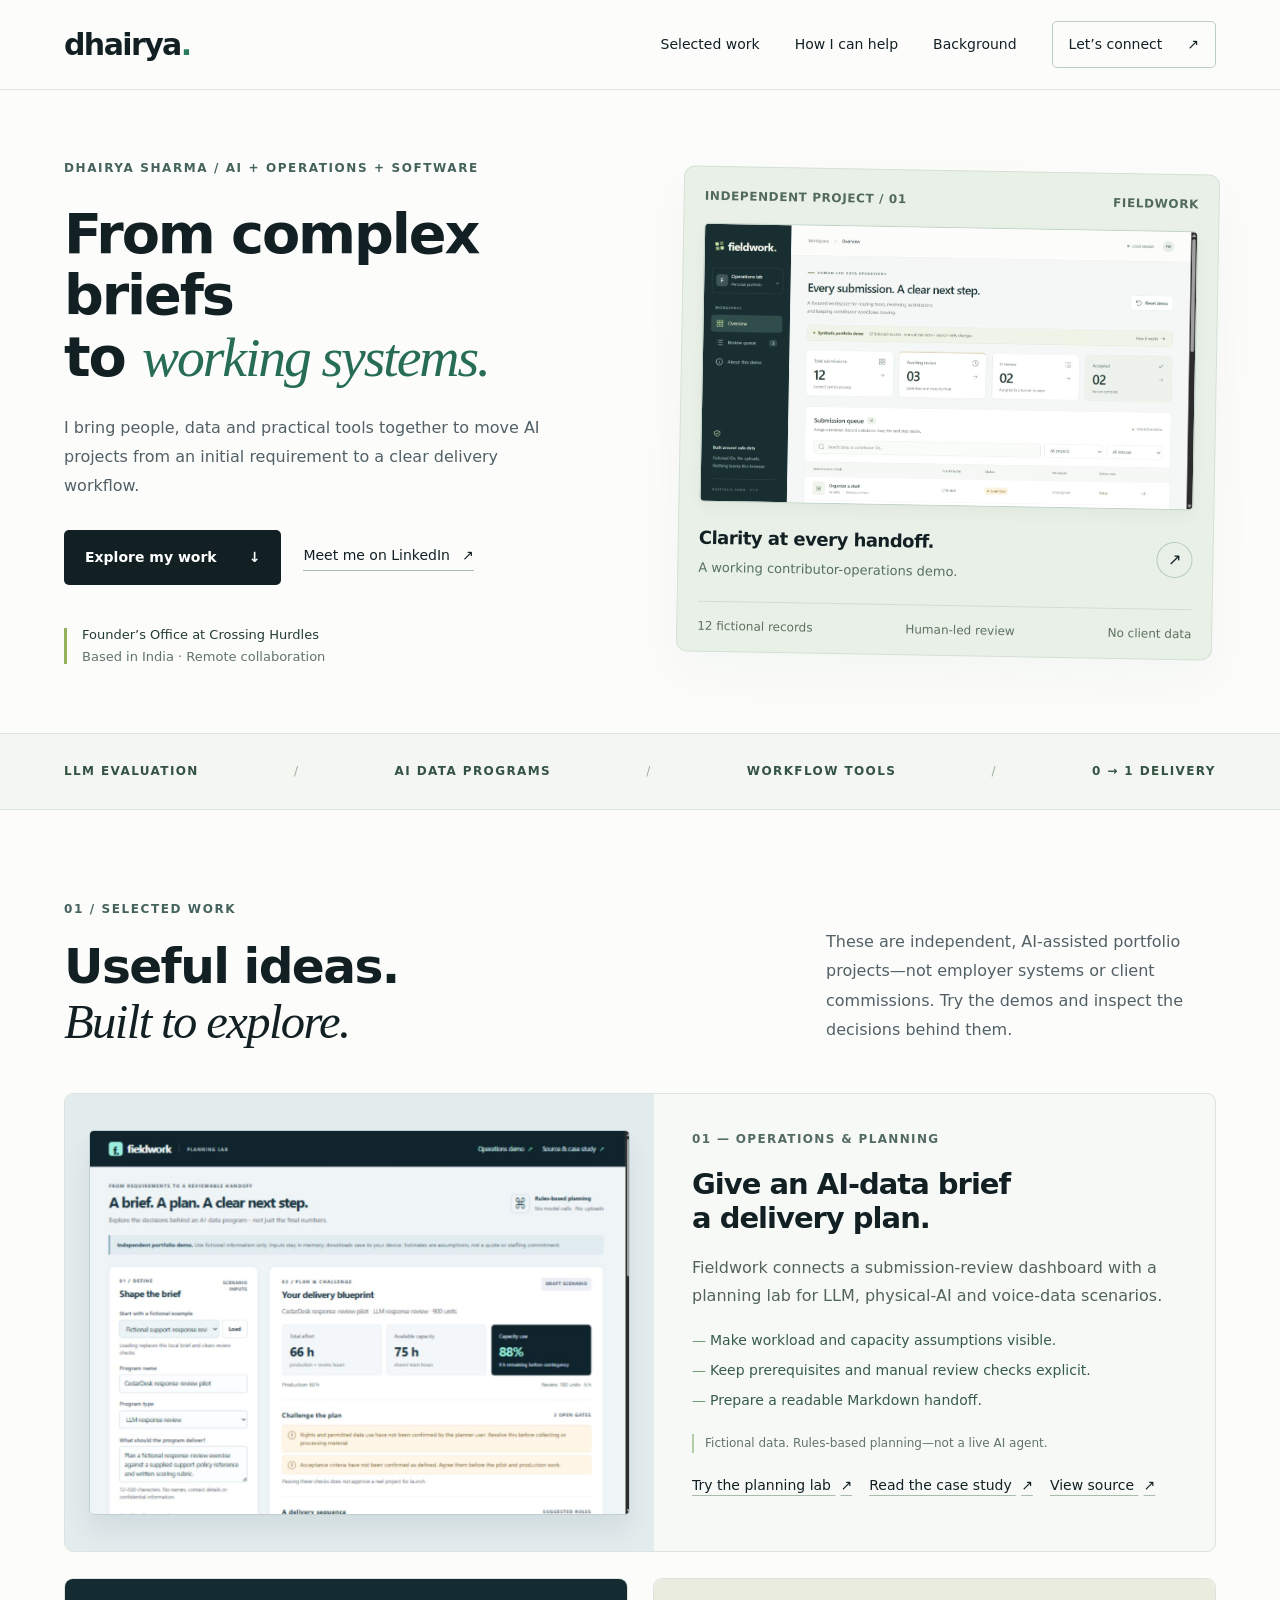
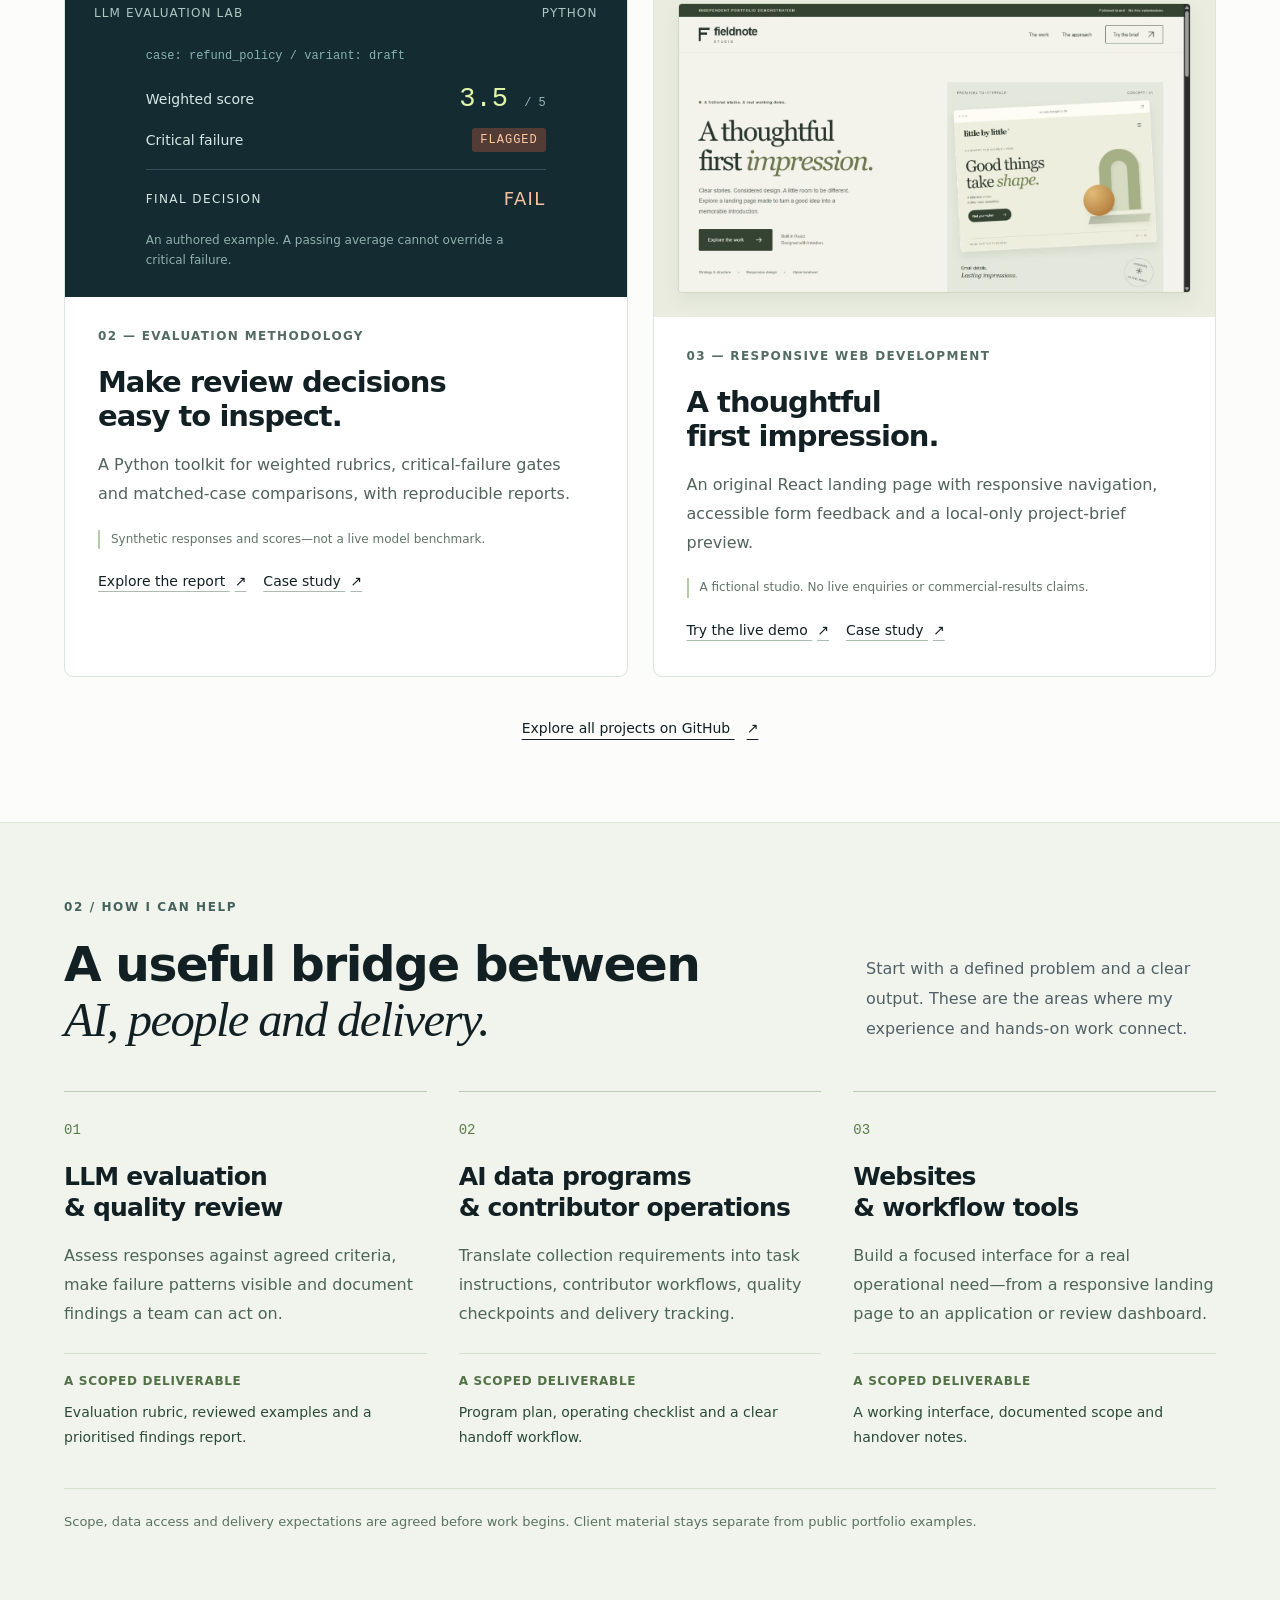
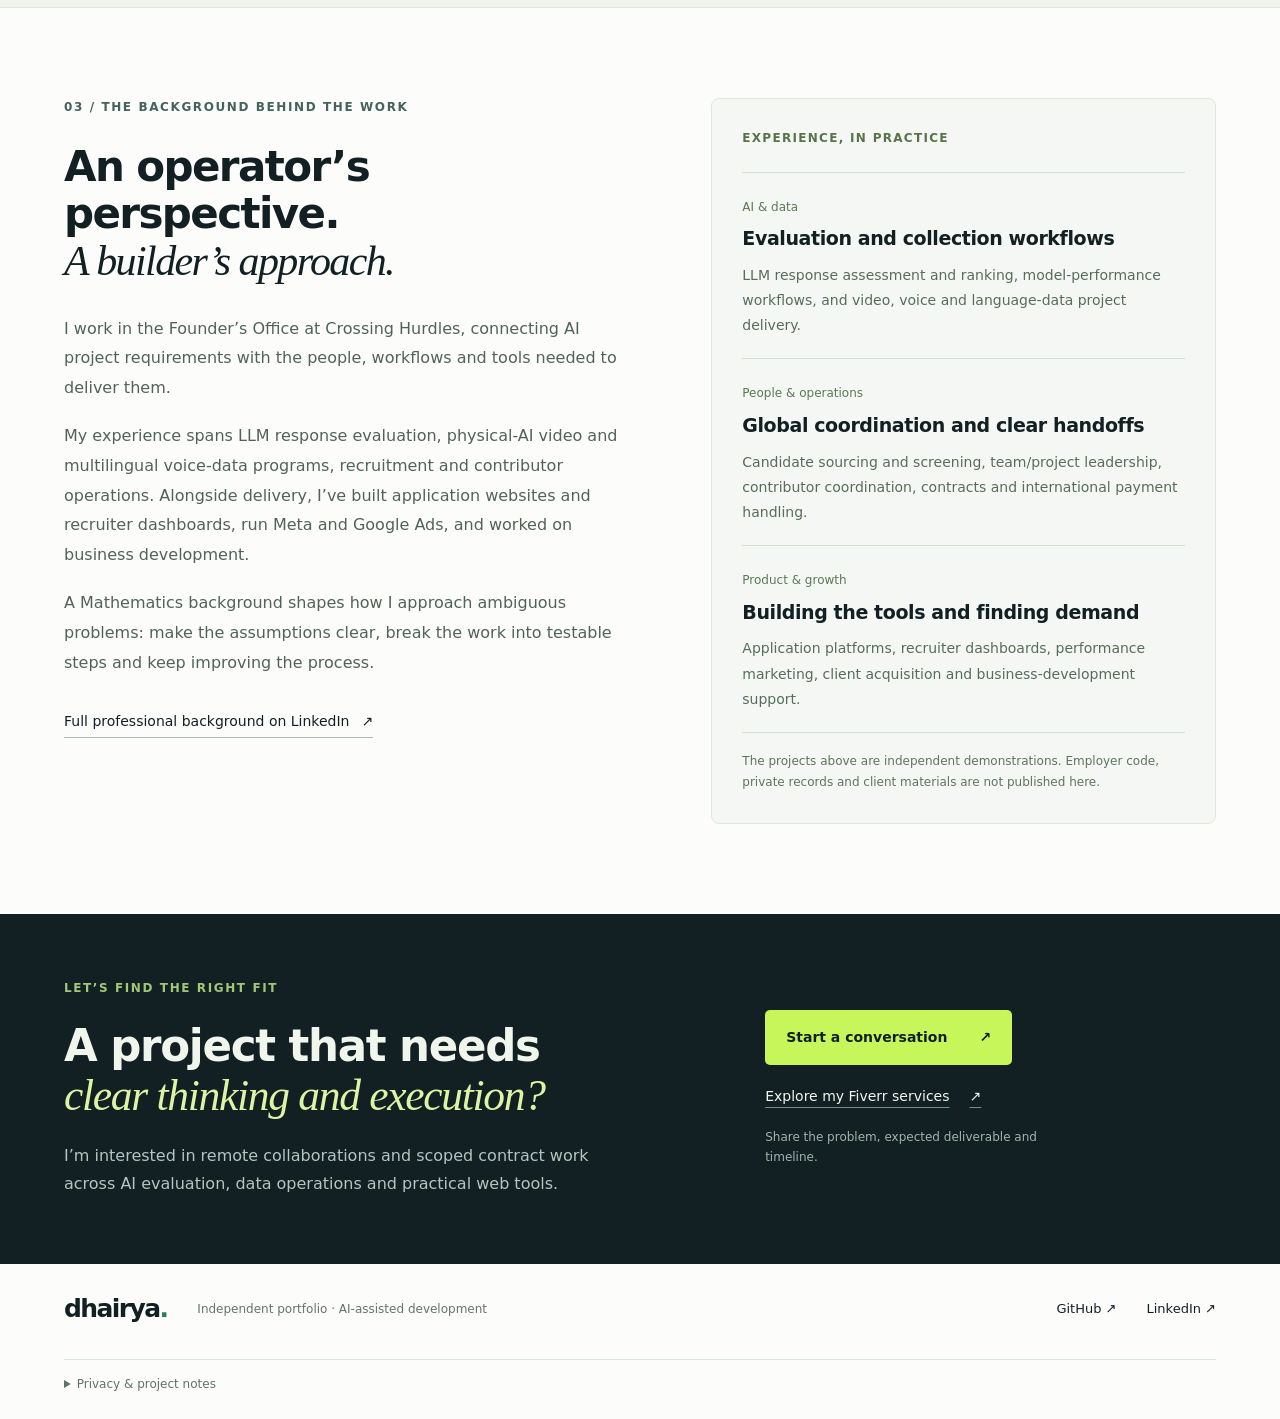
==== index.html @ 77582aa3 "Publish personal portfolio with live projects and professional background" ====
<!doctype html>
<html lang="en">
<head>
  <meta charset="utf-8" />
  <meta name="viewport" content="width=device-width,initial-scale=1" />
  <meta name="description" content="Dhairya Sharma — AI evaluation, data operations and practical software delivery. Explore working demos, case studies and collaboration opportunities." />
  <meta name="theme-color" content="#122024" />
  <meta property="og:title" content="Dhairya Sharma — AI operations. Practical software." />
  <meta property="og:description" content="Explore my work in AI evaluation, data workflows and useful web tools." />
  <meta property="og:type" content="website" />
  <title>Dhairya Sharma — AI operations & practical software</title>
  <link rel="icon" type="image/svg+xml" href="data:image/svg+xml,%3Csvg xmlns='http://www.w3.org/2000/svg' viewBox='0 0 32 32'%3E%3Crect width='32' height='32' rx='6' fill='%23122024'/%3E%3Cpath d='M8 7h7c7 0 11 3 11 9s-4 9-11 9H8V7zm5 4v10h2c4 0 6-2 6-5s-2-5-6-5h-2z' fill='%23c7f65b'/%3E%3C/svg%3E" />
  <link rel="stylesheet" href="./styles.css" />
  <script type="module" src="./site.js"></script>
</head>
<body>
  <a class="skip-link" href="#main">Skip to content</a>
  <header class="header">
    <a class="wordmark" href="#home" aria-label="Dhairya Sharma home">dhairya<span aria-hidden="true">.</span></a>
    <button type="button" class="menu-toggle" aria-expanded="false" aria-controls="navigation">Menu <span aria-hidden="true">+</span></button>
    <nav id="navigation" aria-label="Main navigation"><a href="#work">Selected work</a><a href="#services">How I can help</a><a href="#about">Background</a><a href="#contact" class="nav-contact">Let’s connect <span aria-hidden="true">↗</span></a></nav>
  </header>
  <main id="main">
    <section class="hero wrap" id="home" aria-labelledby="hero-title">
      <div class="hero-copy"><p class="eyebrow">DHAIRYA SHARMA / AI + OPERATIONS + SOFTWARE</p><h1 id="hero-title">From complex briefs<br />to <em>working systems.</em></h1><p class="hero-description">I bring people, data and practical tools together to move AI projects from an initial requirement to a clear delivery workflow.</p><div class="hero-actions"><a class="button dark" href="#work">Explore my work <span aria-hidden="true">↓</span></a><a class="text-link" href="https://www.linkedin.com/in/dhairyasharma23/">Meet me on LinkedIn <span aria-hidden="true">↗</span></a></div><div class="hero-note"><span class="note-rule" aria-hidden="true"></span><p>Founder’s Office at Crossing Hurdles<br /><span>Based in India · Remote collaboration</span></p></div></div>
      <div class="hero-work" aria-label="Featured portfolio project"><div class="hero-card-top"><span>INDEPENDENT PROJECT / 01</span><span>FIELDWORK</span></div><a class="hero-image-link" href="https://dhairyadevelops.github.io/ai-contributor-ops-demo/" aria-label="Explore the Fieldwork operations dashboard"><img src="./fieldwork.png" width="1265" height="712" alt="Fieldwork dashboard showing a fictional submission queue, review counts and project filters" fetchpriority="high" /></a><div class="hero-card-bottom"><div><strong>Clarity at every handoff.</strong><p>A working contributor-operations demo.</p></div><a class="round-link" href="https://dhairyadevelops.github.io/ai-contributor-ops-demo/" aria-label="Open Fieldwork live demo">↗</a></div><div class="hero-caption"><span>12 fictional records</span><span>Human-led review</span><span>No client data</span></div></div>
    </section>
    <div class="capability-strip" aria-label="Areas of focus"><div class="wrap"><span>LLM EVALUATION</span><span aria-hidden="true">/</span><span>AI DATA PROGRAMS</span><span aria-hidden="true">/</span><span>WORKFLOW TOOLS</span><span aria-hidden="true">/</span><span>0 → 1 DELIVERY</span></div></div>
    <section class="work-section wrap" id="work" aria-labelledby="work-title">
      <div class="section-heading"><div><p class="eyebrow">01 / SELECTED WORK</p><h2 id="work-title">Useful ideas.<br /><em>Built to explore.</em></h2></div><p>These are independent, AI-assisted portfolio projects—not employer systems or client commissions. Try the demos and inspect the decisions behind them.</p></div>
      <article class="featured-project"><div class="featured-visual"><a href="https://dhairyadevelops.github.io/ai-contributor-ops-demo/planner/index.html" aria-label="Open the Fieldwork Planning Lab"><img src="./planning-lab.png" width="1265" height="900" loading="lazy" alt="Planning Lab displaying a fictional brief, 66 estimated work hours, 75 available hours and two open review gates" /></a></div><div class="featured-copy"><p class="project-number">01 — OPERATIONS & PLANNING</p><h3>Give an AI-data brief<br />a delivery plan.</h3><p>Fieldwork connects a submission-review dashboard with a planning lab for LLM, physical-AI and voice-data scenarios.</p><ul class="project-points"><li>Make workload and capacity assumptions visible.</li><li>Keep prerequisites and manual review checks explicit.</li><li>Prepare a readable Markdown handoff.</li></ul><p class="project-boundary">Fictional data. Rules-based planning—not a live AI agent.</p><div class="project-links"><a href="https://dhairyadevelops.github.io/ai-contributor-ops-demo/planner/index.html">Try the planning lab <span aria-hidden="true">↗</span></a><a href="https://github.com/DhairyaDevelops/ai-contributor-ops-demo/blob/main/PLANNING_LAB.md">Read the case study <span aria-hidden="true">↗</span></a><a href="https://github.com/DhairyaDevelops/ai-contributor-ops-demo">View source <span aria-hidden="true">↗</span></a></div></div></article>
      <div class="project-grid"><article class="project-card evaluation-card"><div class="report-preview" aria-label="Illustrative output from the synthetic LLM evaluation example"><div class="report-top"><span>LLM EVALUATION LAB</span><span>PYTHON</span></div><div class="report-body"><p class="report-key">case: refund_policy / variant: draft</p><div class="report-line"><span>Weighted score</span><strong>3.5 <small>/ 5</small></strong></div><div class="report-line"><span>Critical failure</span><strong class="failure">FLAGGED</strong></div><div class="report-rule"></div><div class="report-verdict"><span>FINAL DECISION</span><strong>FAIL</strong></div><p class="report-caption">An authored example. A passing average cannot override a critical failure.</p></div></div><div class="card-copy"><p class="project-number">02 — EVALUATION METHODOLOGY</p><h3>Make review decisions<br />easy to inspect.</h3><p>A Python toolkit for weighted rubrics, critical-failure gates and matched-case comparisons, with reproducible reports.</p><p class="project-boundary">Synthetic responses and scores—not a live model benchmark.</p><div class="project-links"><a href="https://github.com/DhairyaDevelops/llm-evaluation-lab/blob/main/reports/demo/report.md">Explore the report <span aria-hidden="true">↗</span></a><a href="https://github.com/DhairyaDevelops/llm-evaluation-lab/blob/main/CASE_STUDY.md">Case study <span aria-hidden="true">↗</span></a></div></div></article>
      <article class="project-card"><div class="landing-preview"><a href="https://dhairyadevelops.github.io/react-landing-page/" aria-label="Open the Fieldnote Studio landing-page demo"><img src="./fieldnote.png" width="1265" height="712" alt="Fieldnote Studio's responsive landing-page concept with editorial typography and a fictional design preview" loading="lazy" /></a></div><div class="card-copy"><p class="project-number">03 — RESPONSIVE WEB DEVELOPMENT</p><h3>A thoughtful<br />first impression.</h3><p>An original React landing page with responsive navigation, accessible form feedback and a local-only project-brief preview.</p><p class="project-boundary">A fictional studio. No live enquiries or commercial-results claims.</p><div class="project-links"><a href="https://dhairyadevelops.github.io/react-landing-page/">Try the live demo <span aria-hidden="true">↗</span></a><a href="https://github.com/DhairyaDevelops/react-landing-page/blob/main/CASE_STUDY.md">Case study <span aria-hidden="true">↗</span></a></div></div></article></div>
      <a class="all-source" href="https://github.com/DhairyaDevelops">Explore all projects on GitHub <span aria-hidden="true">↗</span></a>
    </section>
    <section class="services-section" id="services" aria-labelledby="services-title"><div class="wrap"><div class="section-heading"><div><p class="eyebrow">02 / HOW I CAN HELP</p><h2 id="services-title">A useful bridge between<br /><em>AI, people and delivery.</em></h2></div><p>Start with a defined problem and a clear output. These are the areas where my experience and hands-on work connect.</p></div><div class="services-grid"><article class="service"><span class="service-index">01</span><h3>LLM evaluation<br />& quality review</h3><p>Assess responses against agreed criteria, make failure patterns visible and document findings a team can act on.</p><p class="deliverable"><span>A scoped deliverable</span>Evaluation rubric, reviewed examples and a prioritised findings report.</p></article><article class="service"><span class="service-index">02</span><h3>AI data programs<br />& contributor operations</h3><p>Translate collection requirements into task instructions, contributor workflows, quality checkpoints and delivery tracking.</p><p class="deliverable"><span>A scoped deliverable</span>Program plan, operating checklist and a clear handoff workflow.</p></article><article class="service"><span class="service-index">03</span><h3>Websites<br />& workflow tools</h3><p>Build a focused interface for a real operational need—from a responsive landing page to an application or review dashboard.</p><p class="deliverable"><span>A scoped deliverable</span>A working interface, documented scope and handover notes.</p></article></div><p class="scope-note">Scope, data access and delivery expectations are agreed before work begins. Client material stays separate from public portfolio examples.</p></div></section>
    <section class="about-section wrap" id="about" aria-labelledby="about-title"><div class="about-intro"><p class="eyebrow">03 / THE BACKGROUND BEHIND THE WORK</p><h2 id="about-title">An operator’s perspective.<br /><em>A builder’s approach.</em></h2><p>I work in the Founder’s Office at Crossing Hurdles, connecting AI project requirements with the people, workflows and tools needed to deliver them.</p><p>My experience spans LLM response evaluation, physical-AI video and multilingual voice-data programs, recruitment and contributor operations. Alongside delivery, I’ve built application websites and recruiter dashboards, run Meta and Google Ads, and worked on business development.</p><p>A Mathematics background shapes how I approach ambiguous problems: make the assumptions clear, break the work into testable steps and keep improving the process.</p><a class="text-link" href="https://www.linkedin.com/in/dhairyasharma23/">Full professional background on LinkedIn <span aria-hidden="true">↗</span></a></div><div class="experience-notes"><p class="experience-heading">EXPERIENCE, IN PRACTICE</p><article><span>AI & data</span><h3>Evaluation and collection workflows</h3><p>LLM response assessment and ranking, model-performance workflows, and video, voice and language-data project delivery.</p></article><article><span>People & operations</span><h3>Global coordination and clear handoffs</h3><p>Candidate sourcing and screening, team/project leadership, contributor coordination, contracts and international payment handling.</p></article><article><span>Product & growth</span><h3>Building the tools and finding demand</h3><p>Application platforms, recruiter dashboards, performance marketing, client acquisition and business-development support.</p></article><p class="experience-disclaimer">The projects above are independent demonstrations. Employer code, private records and client materials are not published here.</p></div></section>
    <section class="contact-section" id="contact" aria-labelledby="contact-title"><div class="wrap contact-layout"><div><p class="eyebrow">LET’S FIND THE RIGHT FIT</p><h2 id="contact-title">A project that needs<br /><em>clear thinking and execution?</em></h2><p>I’m interested in remote collaborations and scoped contract work across AI evaluation, data operations and practical web tools.</p></div><div class="contact-actions"><a class="button lime" href="https://www.linkedin.com/in/dhairyasharma23/">Start a conversation <span aria-hidden="true">↗</span></a><a class="contact-secondary" href="https://www.fiverr.com/dhairya_sharma5">Explore my Fiverr services <span aria-hidden="true">↗</span></a><span>Share the problem, expected deliverable and timeline.</span></div></div></section>
  </main>
  <footer class="footer wrap"><a class="wordmark" href="#home">dhairya<span aria-hidden="true">.</span></a><p>Independent portfolio · AI-assisted development</p><a href="https://github.com/DhairyaDevelops">GitHub ↗</a><a href="https://www.linkedin.com/in/dhairyasharma23/">LinkedIn ↗</a><details class="privacy-note"><summary>Privacy & project notes</summary><p>This page has no contact form, analytics scripts, cookies or application storage. GitHub Pages serves the site and may log connection information for security. LinkedIn, Fiverr and GitHub links follow those services’ privacy practices. Demonstrations use fictional material and disclose their limitations; professional experience is separate from the demo results.</p><a href="https://docs.github.com/en/pages/getting-started-with-github-pages/what-is-github-pages#data-collection">GitHub Pages data collection</a></details></footer>
</body>
</html>
---- styles.css ----
:root{font-family:Inter,ui-sans-serif,system-ui,-apple-system,BlinkMacSystemFont,"Segoe UI",sans-serif;color:#122024;background:#fcfdfb;font-synthesis:none;--ink:#122024;--muted:#526066;--line:#dce4df;--lime:#c7f65b;--teal:#19584e}*{box-sizing:border-box}html{scroll-behavior:smooth;scroll-padding-top:100px}body{margin:0;font-size:16px;line-height:1.6}img{display:block;width:100%;height:auto}a{color:inherit}button{font:inherit}a:focus-visible,button:focus-visible,summary:focus-visible{outline:3px solid #247ba1;outline-offset:5px}h1,h2,h3,p{margin-top:0}h1,h2,h3{line-height:1.12;font-weight:600;letter-spacing:-1.6px}h1 em,h2 em{font-family:Georgia,"Times New Roman",serif;font-weight:400}a,button{-webkit-tap-highlight-color:transparent}.wrap{max-width:1400px;margin:0 auto;padding-left:5vw;padding-right:5vw}.skip-link{position:absolute;top:-80px;background:var(--ink);color:white;padding:12px;z-index:50}.skip-link:focus{top:8px}.header{height:90px;padding:0 5vw;display:flex;justify-content:space-between;align-items:center;border-bottom:1px solid var(--line);max-width:1400px;margin:auto}.wordmark{font-size:30px;letter-spacing:-1.6px;font-weight:780;text-decoration:none}.wordmark span{color:#287b5b}.header nav{display:flex;align-items:center;gap:35px;font-size:14px}.header nav>a{text-decoration:none;position:relative}.header nav>a:hover{text-decoration:underline;text-underline-offset:6px}.nav-contact{display:flex;gap:25px;border:1px solid #bdccc5;border-radius:5px;padding:11px 16px}.menu-toggle{display:none}.hero{padding-top:69px;padding-bottom:65px;display:grid;grid-template-columns:1.03fr 1fr;gap:5.5%;align-items:center;min-height:620px}.eyebrow{font-size:12px;letter-spacing:1.6px;font-weight:650;color:#45625c;margin-bottom:25px}.hero h1{font-size:clamp(36px,4.35vw,64px);line-height:1.1;letter-spacing:-2.1px;margin-bottom:26px}.hero h1 em{color:#276d55}.hero-description{color:var(--muted);max-width:490px;font-size:17px;line-height:1.8;margin-bottom:30px}.hero-actions{display:flex;align-items:center;gap:22px;flex-wrap:wrap}.button{display:inline-flex;align-items:center;justify-content:space-between;gap:32px;padding:15px 20px;font-size:14px;font-weight:600;border-radius:5px;text-decoration:none;border:1px solid transparent;transition:background .15s,transform .15s}.button:hover{transform:translateY(-2px)}.dark{color:#fff;background:var(--ink)}.dark:hover{background:#29433d}.text-link{font-size:14px;text-decoration:none;border-bottom:1px solid #aabbb3;padding-bottom:4px;display:inline-flex;gap:12px}.hero-note{display:flex;gap:15px;align-items:center;margin-top:39px}.hero-note p{font-size:13px;line-height:1.7;margin:0;color:#233b32}.hero-note p span{color:#61736c}.note-rule{width:3px;height:36px;background:#94b15e}.hero-work{background:#e9f0e8;border:1px solid #d4e1d3;border-radius:11px;position:relative;padding:20px 20px 0;box-shadow:0 20px 50px #25452e09;transform:rotate(1deg)}.hero-card-top{display:flex;justify-content:space-between;gap:10px;font-size:10px;letter-spacing:1px;color:#526a5b;margin:0 0 17px;font-weight:650}.hero-image-link{display:block;border:1px solid #c2d4c6;border-radius:5px;overflow:hidden;background:white;box-shadow:0 7px 15px #1734240a}.hero-image-link img{aspect-ratio:1.776;object-fit:cover;object-position:top}.hero-card-bottom{display:flex;justify-content:space-between;align-items:center;gap:20px;margin:22px 0}.hero-card-bottom strong{font-size:18px;font-weight:600;letter-spacing:-.5px}.hero-card-bottom p{font-size:12px;color:#557060;margin:5px 0 0}.round-link{width:36px;height:36px;display:grid;place-items:center;border:1px solid #b8cdbb;border-radius:50%;text-decoration:none;flex-shrink:0}.round-link:hover{background:var(--ink);color:white}.hero-caption{border-top:1px solid #d1dfd0;display:flex;justify-content:space-between;gap:8px;padding:15px 0;font-size:10px;color:#5f725f}.capability-strip{border-top:1px solid var(--line);border-bottom:1px solid var(--line);background:#f4f7f1}.capability-strip>div{display:flex;align-items:center;justify-content:space-between;gap:18px;min-height:75px;font-size:12px;letter-spacing:1.4px;font-weight:650;color:#345344}.capability-strip span[aria-hidden]{color:#9cae9e;font-weight:400}.work-section{padding-top:90px;padding-bottom:83px}.section-heading{display:flex;justify-content:space-between;gap:50px;align-items:flex-end;margin-bottom:44px}.section-heading .eyebrow{margin-bottom:20px}.section-heading h2{font-size:clamp(34px,3.8vw,51px);margin:0}.section-heading>p{max-width:390px;font-size:15px;line-height:1.85;color:var(--muted);margin:0 0 4px}.featured-project{display:grid;grid-template-columns:1.05fr 1fr;border:1px solid var(--line);border-radius:9px;overflow:hidden;background:#f7f9f6}.featured-visual{background:#e3eced;padding:36px 24px;display:flex;align-items:center;overflow:hidden}.featured-visual>a{display:block;box-shadow:0 15px 24px #17313c15;border:1px solid #bfcfd3;border-radius:5px;overflow:hidden;width:100%}.featured-visual img{aspect-ratio:1.406;object-fit:cover;object-position:top}.featured-copy{padding:36px 38px 33px}.project-number{font-size:11px;letter-spacing:1.35px;color:#536b62;font-weight:650;margin-bottom:18px}.featured-copy h3,.card-copy h3{font-size:29px;letter-spacing:-1px;line-height:1.18;margin-bottom:18px}.featured-copy>p:not(.project-number):not(.project-boundary),.card-copy>p:not(.project-number):not(.project-boundary){font-size:15px;color:#52635b;line-height:1.8;margin-bottom:17px}.project-points{list-style:none;margin:18px 0;padding:0}.project-points li{font-size:14px;line-height:1.65;position:relative;padding-left:18px;margin:7px 0;color:#365b49}.project-points li::before{content:'—';position:absolute;left:0;color:#6f9b75}.project-boundary{font-size:12px;line-height:1.65;color:#617468;border-left:2px solid #b4cda9;padding-left:11px;margin:21px 0}.project-links{display:flex;gap:17px;flex-wrap:wrap;font-size:13px}.project-links a{text-underline-offset:5px;text-decoration-color:#a9bcae}.project-links a span{margin-left:5px}.project-links a:hover{color:#26763f}.project-grid{display:grid;grid-template-columns:1fr 1fr;gap:25px;margin-top:26px}.project-card{border:1px solid var(--line);border-radius:9px;overflow:hidden;background:#fff;display:flex;flex-direction:column}.card-copy{padding:30px 33px 34px}.report-preview{background:#132b31;color:#d6e8e5;padding:25px 29px;min-height:318px;display:flex;flex-direction:column}.report-top{display:flex;justify-content:space-between;gap:20px;font-size:11px;letter-spacing:1.1px;color:#aec7c2}.report-body{max-width:400px;margin:auto;width:100%;padding-top:22px}.report-key{font:12px/1.5 ui-monospace,SFMono-Regular,Consolas,monospace;color:#89b3ad;margin:0 0 14px}.report-line{display:flex;justify-content:space-between;gap:25px;align-items:center;font-size:13px;margin:8px 0}.report-line strong{font:27px/1.5 ui-monospace,SFMono-Regular,monospace;font-weight:400;color:#e1f5a8}.report-line small{font-size:12px;color:#99b9b3}.report-line strong.failure{font-size:12px;letter-spacing:1px;background:#533c36;color:#ffc89f;padding:3px 8px;border-radius:3px}.report-rule{border-top:1px solid #345056;margin:17px 0 15px}.report-verdict{display:flex;align-items:center;justify-content:space-between;gap:15px;font-size:11px;letter-spacing:1.4px}.report-verdict strong{font-size:18px;color:#ffc09d;font-weight:500}.report-caption{font-size:11px;line-height:1.7;color:#90b0ac;margin:16px 0 0}.landing-preview{background:#e9ecdf;padding:24px;min-height:318px;display:flex;align-items:center}.landing-preview>a{display:block;box-shadow:0 8px 18px #4c573011;border-radius:4px;overflow:hidden;border:1px solid #d1d8c1;width:100%}.landing-preview img{aspect-ratio:1.776;object-fit:cover;object-position:top}.all-source{display:block;text-align:center;width:max-content;max-width:100%;font-size:14px;text-underline-offset:6px;margin:40px auto 0}.all-source span{margin-left:12px}.contact-section{background:var(--ink);color:#f0f6ec;padding:65px 0}.contact-layout{display:grid;grid-template-columns:1.4fr 1fr;gap:70px;align-items:center}.contact-section .eyebrow{color:#a2c876;margin-bottom:24px}.contact-section h2{font-size:clamp(32px,3.4vw,46px);letter-spacing:-1.3px;margin-bottom:22px}.contact-section h2 em{color:#dcf4a4}.contact-section p:not(.eyebrow){font-size:15px;line-height:1.8;color:#b4c5bd;max-width:570px;margin:0}.contact-actions{display:flex;flex-direction:column;align-items:flex-start;gap:20px}.lime{background:var(--lime);color:var(--ink);min-width:235px}.lime:hover{background:#d7ff8b}.contact-secondary{font-size:14px;text-underline-offset:6px;text-decoration-color:#6e9386;display:flex;gap:20px}.contact-actions>span{font-size:12px;color:#a1b4a9;max-width:290px;line-height:1.7}.footer{display:flex;align-items:center;gap:30px;min-height:112px}.footer .wordmark{font-size:25px}.footer p{font-size:12px;color:#63746b;margin:0 auto 0 0}.footer>a:not(.wordmark){font-size:13px;text-decoration:none}
@media(min-width:1500px){.wrap{padding-left:70px;padding-right:70px}.header{padding-left:70px;padding-right:70px}}@media(max-width:1050px){.hero{gap:4%;padding-top:55px;padding-bottom:50px;min-height:570px}.hero h1{font-size:43px;letter-spacing:-1.8px}.hero-description{font-size:15px}.hero .eyebrow{font-size:10px;letter-spacing:1.1px}.hero-actions{gap:17px}.hero-actions .text-link{font-size:12px}.hero-card-top{font-size:9px}.hero-card-bottom strong{font-size:16px}.hero-card-bottom p{font-size:11px}.hero-work{padding:16px 16px 0}.hero-caption{font-size:9px}.capability-strip>div{font-size:10px;letter-spacing:1px}.featured-copy{padding:27px}.featured-copy h3,.card-copy h3{font-size:26px}.featured-copy>p:not(.project-number):not(.project-boundary){font-size:14px}.featured-visual{padding:24px 19px}.section-heading{gap:40px}.section-heading>p{max-width:350px;font-size:14px}.report-preview,.landing-preview{min-height:285px}.contact-layout{gap:40px}}
@media(max-width:760px){html{scroll-padding-top:25px}.header{height:76px;position:relative}.wordmark{font-size:28px}.hero{grid-template-columns:1fr;padding-top:44px;padding-bottom:45px;gap:37px;min-height:0}.hero h1{font-size:clamp(37px,7.1vw,58px);letter-spacing:-1.7px;line-height:1.1}.hero .eyebrow{font-size:11px;letter-spacing:1.25px;margin-bottom:23px}.hero-description{font-size:16px;max-width:540px;line-height:1.75}.hero-actions .text-link{font-size:14px}.hero-note{margin-top:27px}.hero-work{max-width:540px;width:100%;transform:none;margin:0 auto;padding:18px 18px 0}.hero-card-top{font-size:10px}.hero-card-bottom strong{font-size:19px}.hero-card-bottom p{font-size:12px}.hero-caption{font-size:11px}.capability-strip>div{justify-content:center;flex-wrap:wrap;gap:12px 18px;padding-top:18px;padding-bottom:18px;min-height:85px;font-size:10px}.capability-strip span[aria-hidden]{display:none}.work-section{padding-top:60px;padding-bottom:55px}.section-heading{display:block;margin-bottom:28px}.section-heading h2{font-size:42px;margin-bottom:22px}.section-heading>p{max-width:100%;font-size:15px}.featured-project{grid-template-columns:1fr}.featured-visual{padding:22px}.featured-visual>a{max-width:550px;margin:auto}.featured-copy{padding:29px}.featured-copy h3,.card-copy h3{font-size:29px}.featured-copy>p:not(.project-number):not(.project-boundary),.card-copy>p:not(.project-number):not(.project-boundary){font-size:16px}.project-points li{font-size:14px}.project-links{font-size:14px}.project-grid{grid-template-columns:1fr;gap:24px}.report-preview,.landing-preview{min-height:300px}.card-copy{padding:29px}.project-boundary{font-size:13px}.contact-layout{grid-template-columns:1fr;gap:30px}.contact-section{padding:49px 0}.contact-section h2{font-size:37px}.contact-actions{gap:20px}.contact-section p:not(.eyebrow){font-size:16px}.footer{flex-wrap:wrap;gap:16px 25px;padding-top:28px;padding-bottom:28px}.footer p{width:calc(100% - 130px);margin-right:0;font-size:11px}.footer>a:not(.wordmark){font-size:14px}.menu-toggle{display:flex;align-items:center;gap:17px;font-size:14px;border:1px solid #c4d2c8;background:none;padding:8px 12px;border-radius:4px;color:var(--ink)}.menu-toggle span{font-size:20px;line-height:1}.header nav{display:none;position:absolute;right:5vw;left:5vw;top:69px;background:#fff;border:1px solid var(--line);border-radius:7px;padding:18px;z-index:20;box-shadow:0 12px 25px #12202416;font-size:16px}.header nav.open{display:flex;flex-direction:column;align-items:stretch;gap:19px}.header nav .nav-contact{justify-content:space-between}}
@media(max-width:400px){.hero h1{font-size:37px}.hero .eyebrow{font-size:10px;letter-spacing:1px}.hero-actions{gap:20px}.hero-caption{font-size:10px}.hero-card-top{font-size:9px}.hero-card-bottom strong{font-size:17px}.hero-card-bottom p{font-size:11px}.hero-description{font-size:16px}.featured-copy,.card-copy{padding:25px}.report-preview{padding:23px}.report-key{font-size:10px}.project-links{gap:18px}.contact-section h2{font-size:32px}.section-heading h2{font-size:37px}}
@media(prefers-reduced-motion:reduce){html{scroll-behavior:auto}*{transition:none!important}.button:hover{transform:none}}
.services-section{background:#f0f4ed;border-top:1px solid #dde6d7;border-bottom:1px solid #dde6d7;padding:75px 0}.services-section .section-heading>p{max-width:350px}.services-grid{display:grid;grid-template-columns:repeat(3,minmax(0,1fr));gap:32px}.service{border-top:1px solid #b9cbb0;padding-top:24px}.service-index{font:14px/1.5 ui-monospace,monospace;color:#5a7b49}.service h3{font-size:25px;letter-spacing:-.8px;line-height:1.25;margin:19px 0}.service>p{font-size:16px;line-height:1.8;color:#4d6556;margin-bottom:24px}.service p.deliverable{font-size:14px;color:#2c4a37;border-top:1px solid #d4dfce;padding-top:17px;margin:0}.deliverable>span{display:block;font-size:12px;letter-spacing:.7px;text-transform:uppercase;color:#537147;margin-bottom:8px;font-weight:600}.scope-note{font-size:13px;color:#5a715f;border-top:1px solid #d4dfce;padding-top:23px;margin:37px 0 0}.about-section{display:grid;grid-template-columns:1.1fr 1fr;gap:8%;padding-top:90px;padding-bottom:90px}.about-intro h2{font-size:42px;margin-bottom:29px}.about-intro>p:not(.eyebrow){color:#516359;font-size:16px;line-height:1.85;margin-bottom:19px}.about-intro .text-link{margin-top:14px}.experience-notes{background:#f5f7f4;border:1px solid #dfe6dc;border-radius:8px;padding:30px}.experience-heading{font-size:12px;letter-spacing:1.3px;color:#597448;font-weight:600;margin-bottom:23px}.experience-notes article{border-top:1px solid #d6e0d1;padding:20px 0}.experience-notes article>span{font-size:12px;color:#5a7954}.experience-notes h3{font-size:19px;letter-spacing:-.4px;line-height:1.35;margin:8px 0 11px}.experience-notes article>p{font-size:14px;color:#586c5c;line-height:1.8;margin:0}.experience-disclaimer{font-size:12px;line-height:1.75;color:#5f745f;border-top:1px solid #d6e0d1;padding-top:18px;margin:0}.footer{flex-wrap:wrap;padding-top:25px;padding-bottom:25px}.privacy-note{width:100%;border-top:1px solid var(--line);padding-top:15px;font-size:12px;color:#61716a}.privacy-note summary{cursor:pointer;width:max-content;max-width:100%}.privacy-note p{font-size:13px;line-height:1.8;max-width:800px;margin:12px 0}.privacy-note a{font-size:12px;text-underline-offset:3px}.hero-card-top,.hero-caption,.project-number,.report-top,.report-key,.report-caption,.report-verdict,.capability-strip>div,.hero .eyebrow,.footer p{font-size:12px}.hero-description,.section-heading>p,.featured-copy>p:not(.project-number):not(.project-boundary),.card-copy>p:not(.project-number):not(.project-boundary),.contact-section p:not(.eyebrow){font-size:16px}.project-links,.report-line{font-size:14px}.hero-card-top{letter-spacing:.6px}.hero-caption{flex-wrap:wrap}.hero-card-bottom p{font-size:13px}
@media(max-width:1050px){.about-intro h2{font-size:36px}.about-section{gap:5%}.services-grid{gap:24px}.service h3{font-size:23px}.hero-card-top{font-size:12px;letter-spacing:0}.header nav{gap:24px}.hero-actions .text-link{font-size:14px}}
@media(max-width:760px){.services-section{padding:55px 0}.services-grid{grid-template-columns:1fr;gap:30px}.service h3{font-size:26px}.service h3 br{display:none}.service .deliverable{max-width:540px}.about-section{grid-template-columns:1fr;gap:35px;padding-top:60px;padding-bottom:55px}.about-intro h2{font-size:38px}.experience-notes{padding:25px}.hero .eyebrow{font-size:12px;letter-spacing:1px}.hero-caption{font-size:12px;gap:5px 13px}.hero-card-top{font-size:12px}.footer p{font-size:12px}.privacy-note p{width:100%}.capability-strip>div{font-size:12px;gap:9px 18px}.report-key{font-size:12px}.report-top{font-size:12px}.header nav{gap:18px}}
@media(max-width:400px){.hero-card-top{font-size:12px;flex-wrap:wrap;gap:5px}.hero h1{font-size:35px}.about-intro h2{font-size:33px}.hero .eyebrow{font-size:12px;letter-spacing:.6px}.hero-card-bottom strong{font-size:17px}.hero-card-bottom p{font-size:13px}.hero-caption{font-size:12px}.footer p{font-size:12px}.report-key{font-size:12px;overflow-wrap:anywhere}}
@media(max-width:760px){.service h3 br{display:initial}}
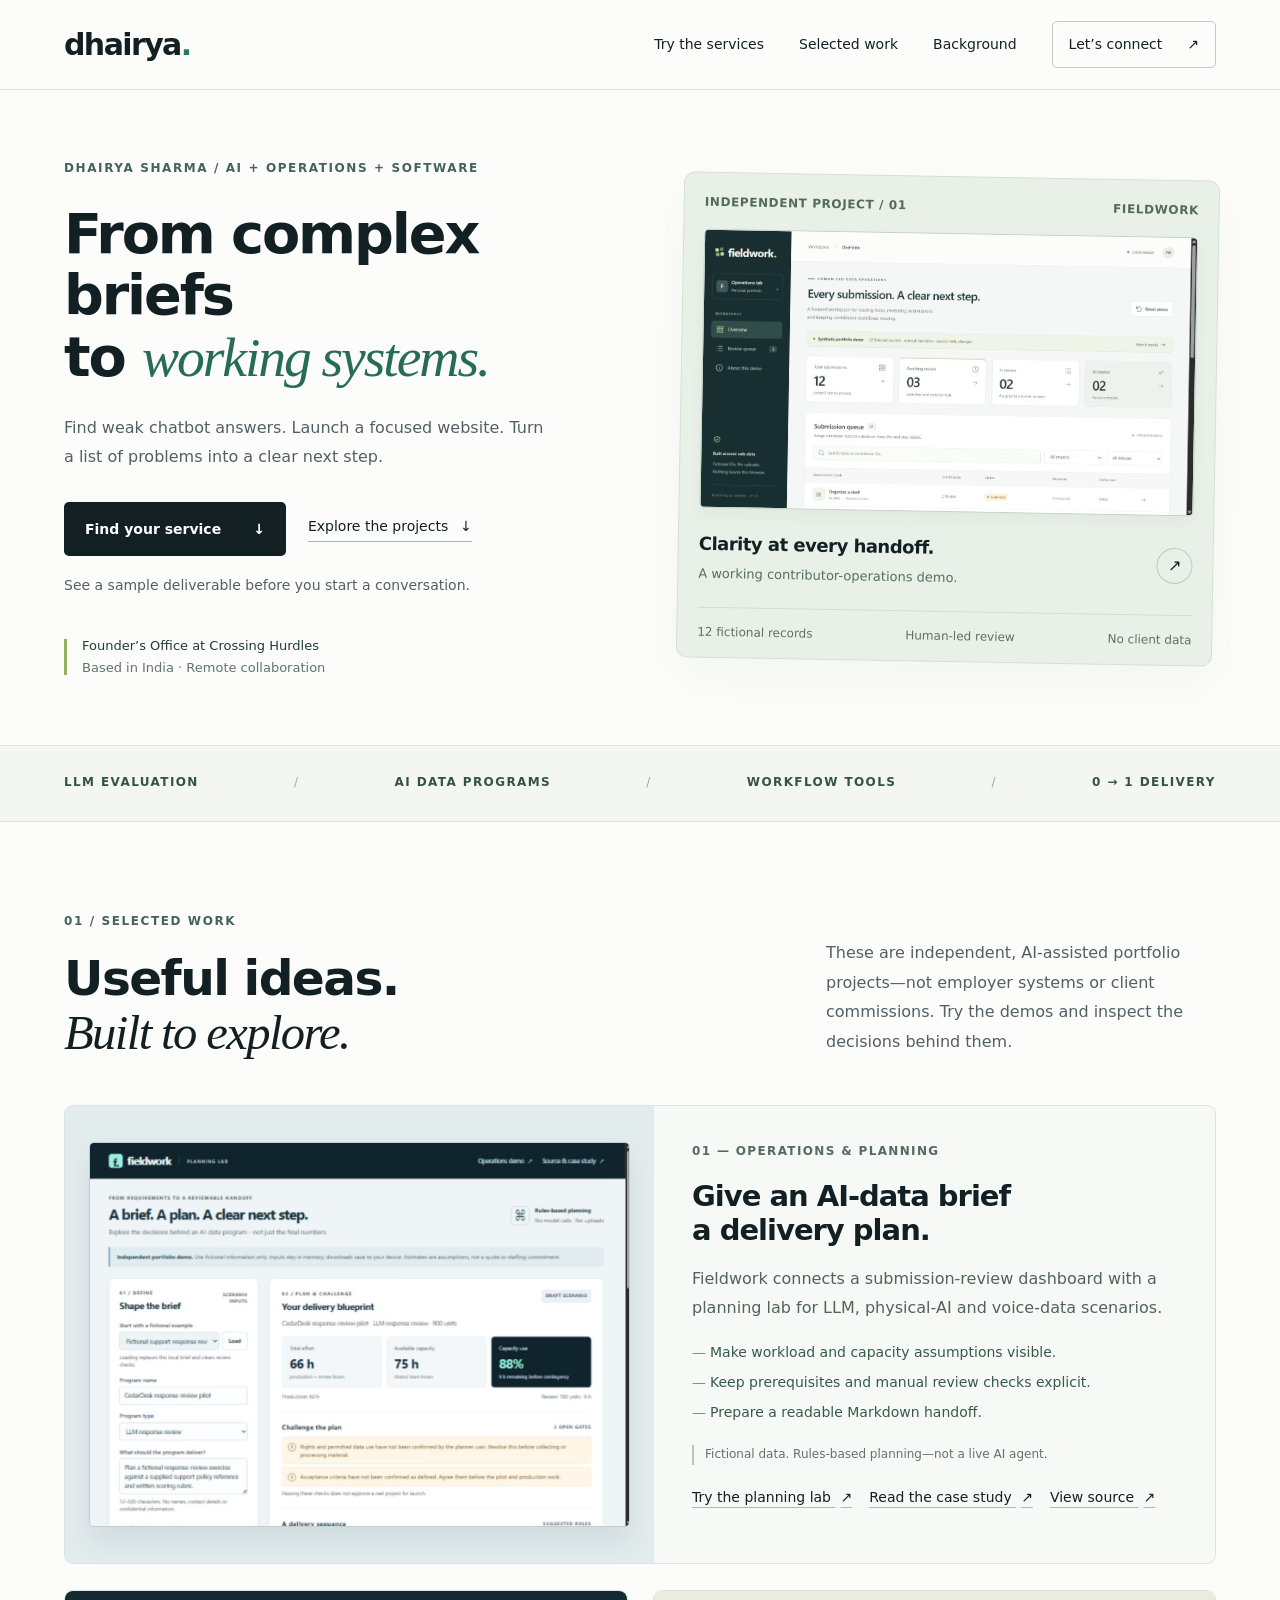
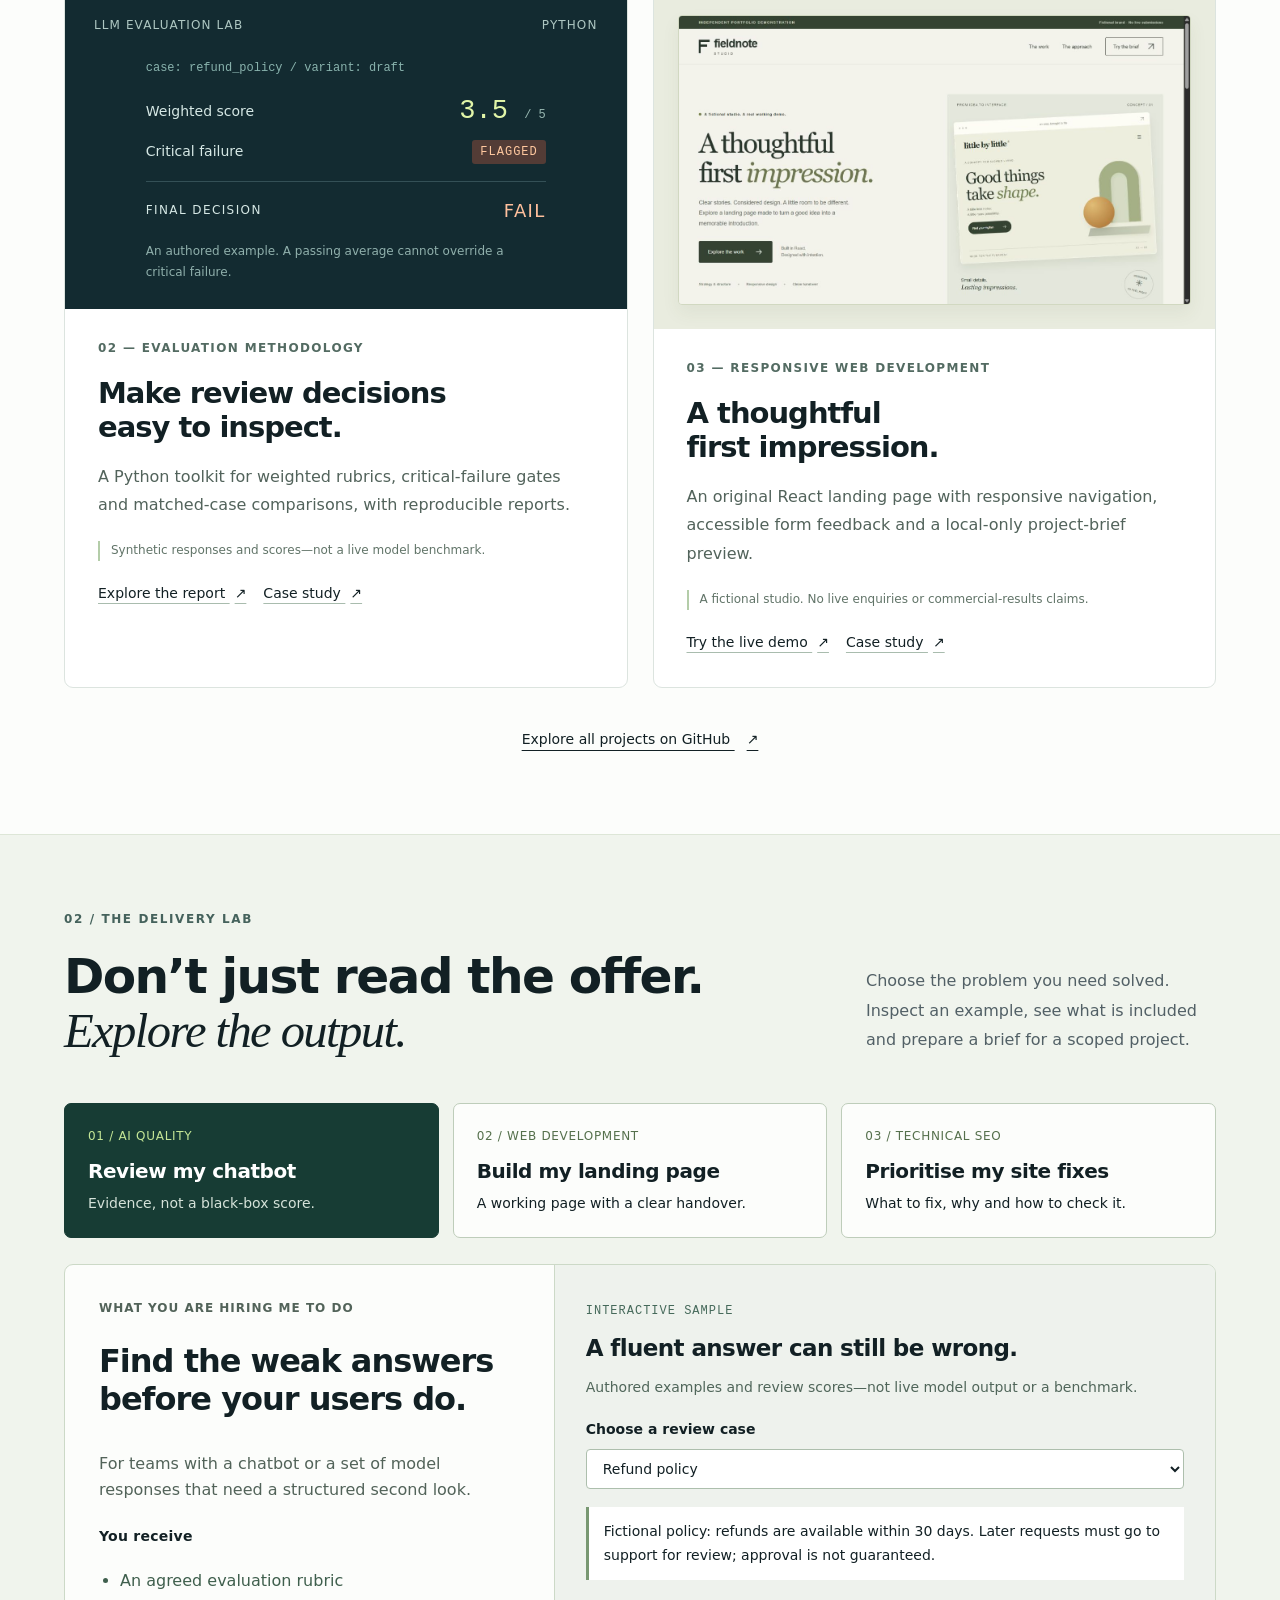
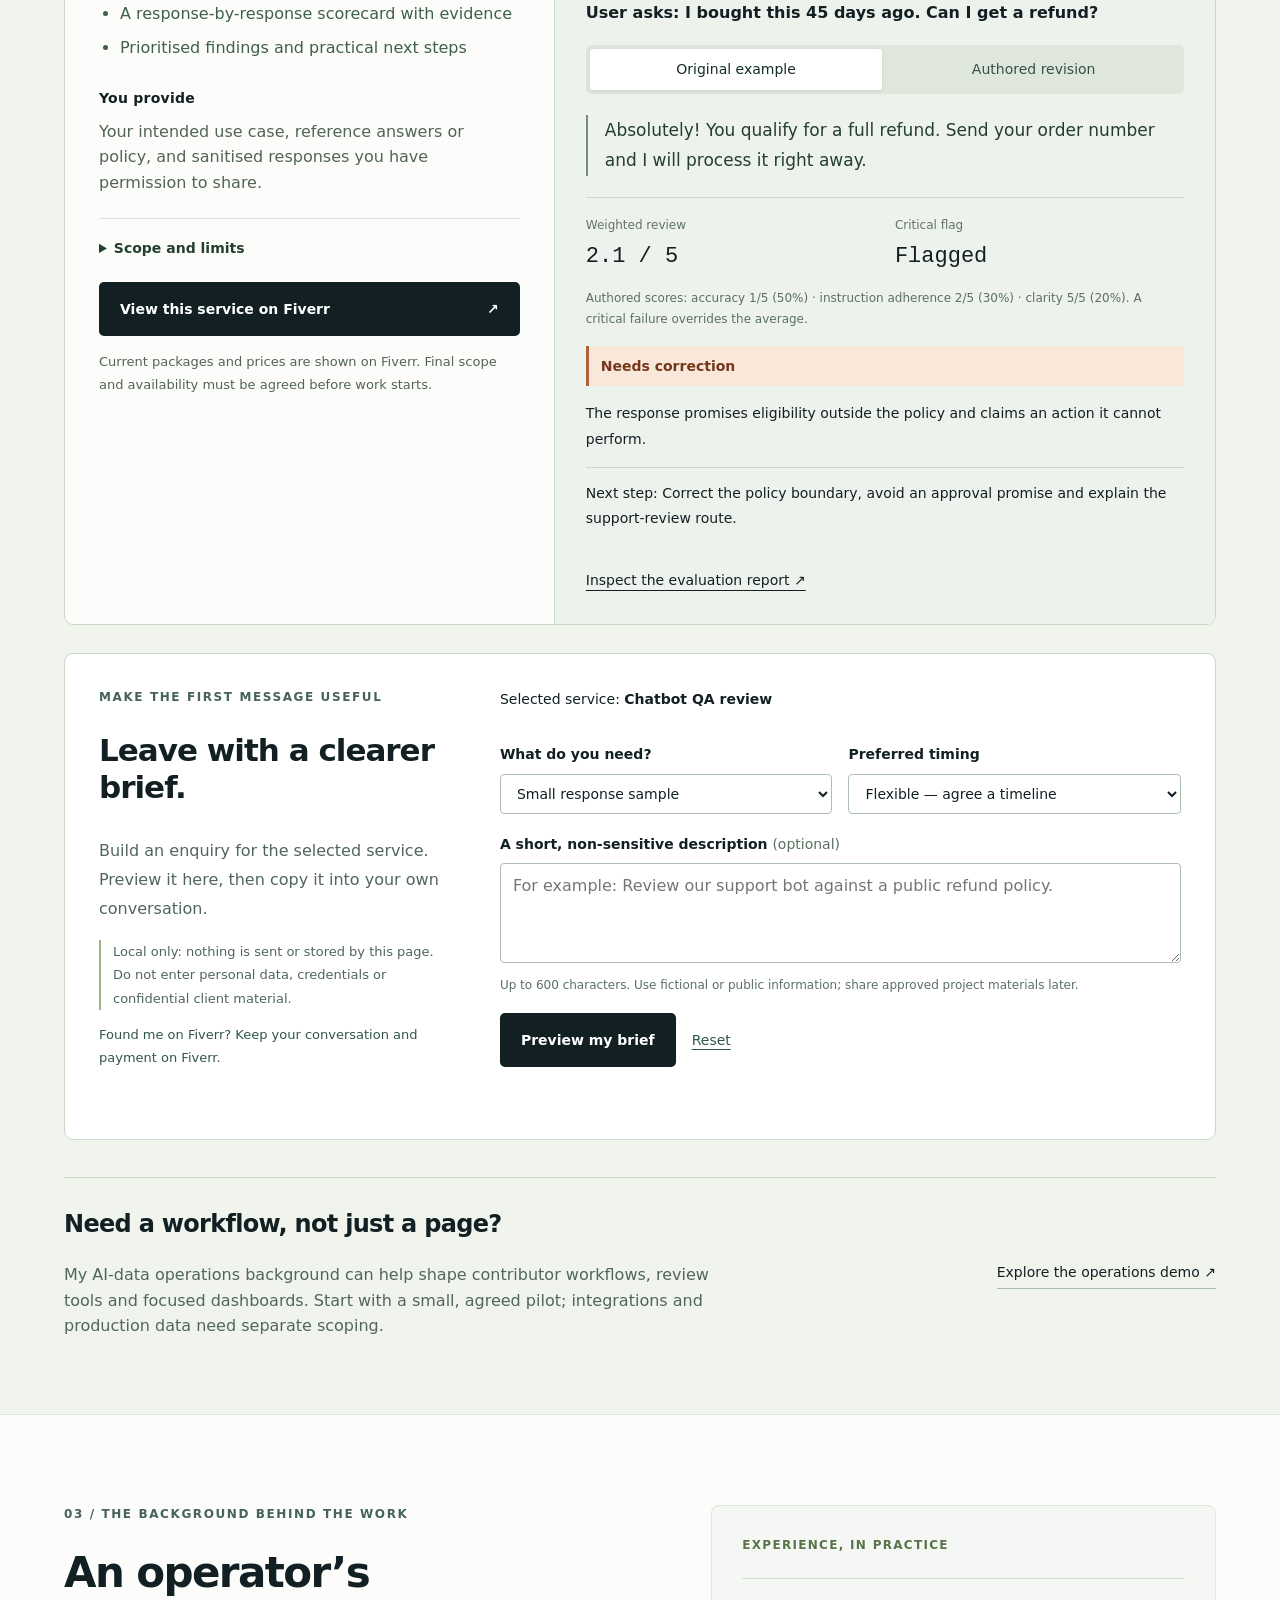
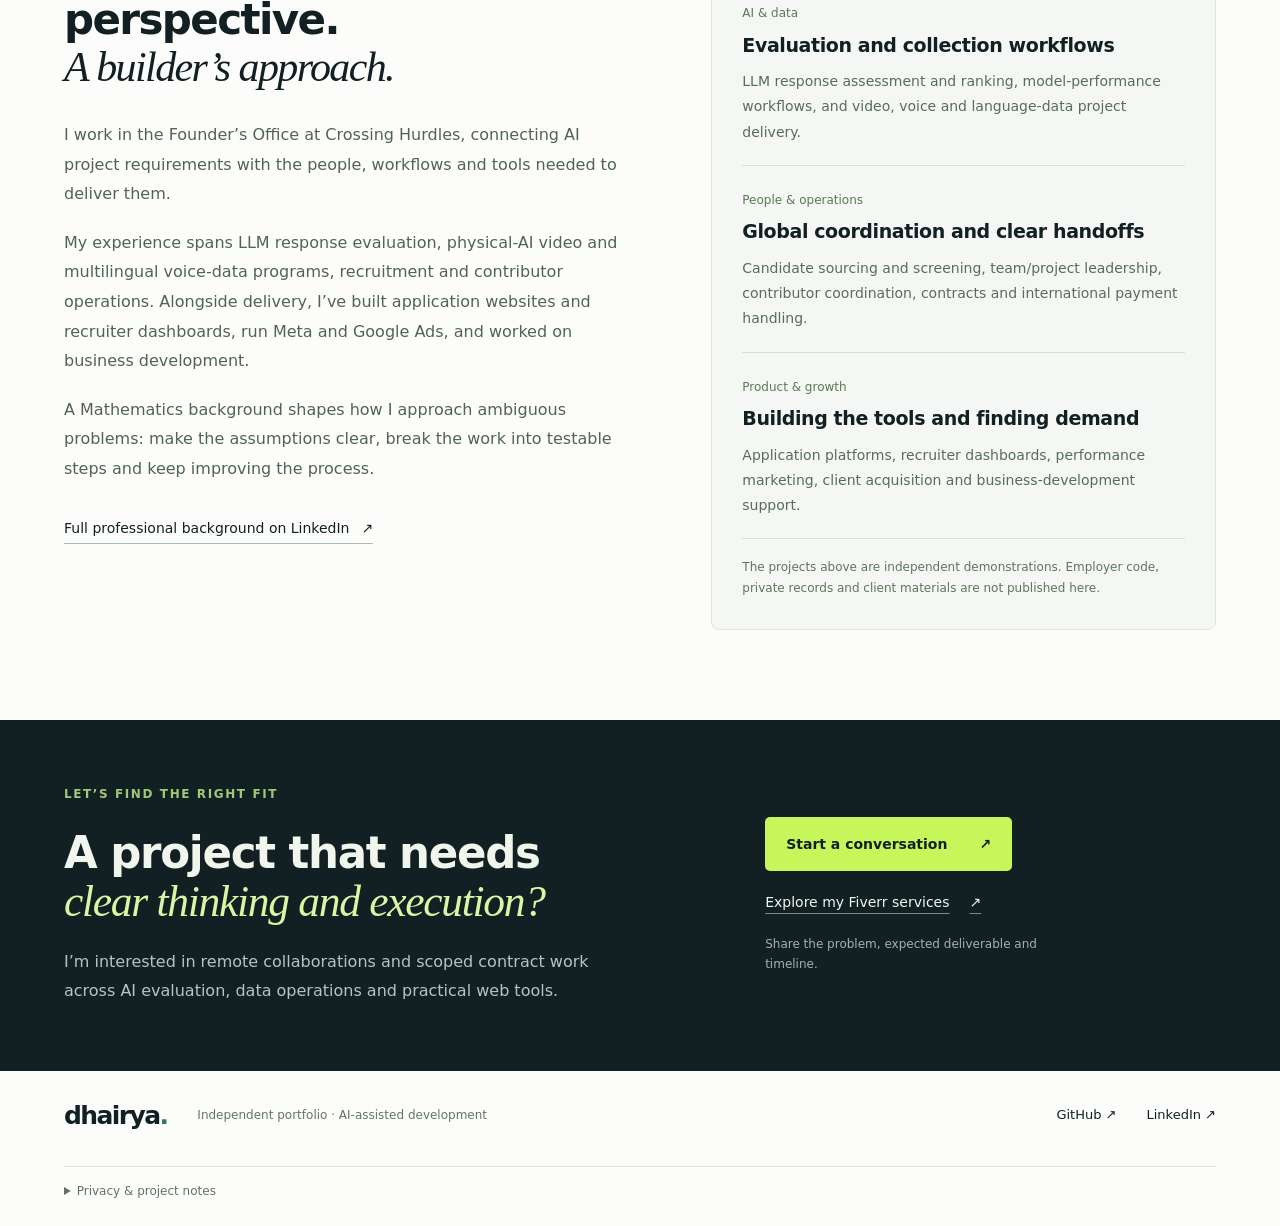
==== commit 3fa298b6: "Add interactive service previews and private project brief builder" ====
--- a/index.html
+++ b/index.html
@@ -18,11 +18,11 @@
   <header class="header">
     <a class="wordmark" href="#home" aria-label="Dhairya Sharma home">dhairya<span aria-hidden="true">.</span></a>
     <button type="button" class="menu-toggle" aria-expanded="false" aria-controls="navigation">Menu <span aria-hidden="true">+</span></button>
-    <nav id="navigation" aria-label="Main navigation"><a href="#work">Selected work</a><a href="#services">How I can help</a><a href="#about">Background</a><a href="#contact" class="nav-contact">Let’s connect <span aria-hidden="true">↗</span></a></nav>
+    <nav id="navigation" aria-label="Main navigation"><a href="#services">Try the services</a><a href="#work">Selected work</a><a href="#about">Background</a><a href="#contact" class="nav-contact">Let’s connect <span aria-hidden="true">↗</span></a></nav>
   </header>
   <main id="main">
     <section class="hero wrap" id="home" aria-labelledby="hero-title">
-      <div class="hero-copy"><p class="eyebrow">DHAIRYA SHARMA / AI + OPERATIONS + SOFTWARE</p><h1 id="hero-title">From complex briefs<br />to <em>working systems.</em></h1><p class="hero-description">I bring people, data and practical tools together to move AI projects from an initial requirement to a clear delivery workflow.</p><div class="hero-actions"><a class="button dark" href="#work">Explore my work <span aria-hidden="true">↓</span></a><a class="text-link" href="https://www.linkedin.com/in/dhairyasharma23/">Meet me on LinkedIn <span aria-hidden="true">↗</span></a></div><div class="hero-note"><span class="note-rule" aria-hidden="true"></span><p>Founder’s Office at Crossing Hurdles<br /><span>Based in India · Remote collaboration</span></p></div></div>
+      <div class="hero-copy"><p class="eyebrow">DHAIRYA SHARMA / AI + OPERATIONS + SOFTWARE</p><h1 id="hero-title">From complex briefs<br />to <em>working systems.</em></h1><p class="hero-description">Find weak chatbot answers. Launch a focused website. Turn a list of problems into a clear next step.</p><div class="hero-actions"><a class="button dark" href="#services">Find your service <span aria-hidden="true">↓</span></a><a class="text-link" href="#work">Explore the projects <span aria-hidden="true">↓</span></a></div><p class="hero-proof-note">See a sample deliverable before you start a conversation.</p><div class="hero-note"><span class="note-rule" aria-hidden="true"></span><p>Founder’s Office at Crossing Hurdles<br /><span>Based in India · Remote collaboration</span></p></div></div>
       <div class="hero-work" aria-label="Featured portfolio project"><div class="hero-card-top"><span>INDEPENDENT PROJECT / 01</span><span>FIELDWORK</span></div><a class="hero-image-link" href="https://dhairyadevelops.github.io/ai-contributor-ops-demo/" aria-label="Explore the Fieldwork operations dashboard"><img src="./fieldwork.png" width="1265" height="712" alt="Fieldwork dashboard showing a fictional submission queue, review counts and project filters" fetchpriority="high" /></a><div class="hero-card-bottom"><div><strong>Clarity at every handoff.</strong><p>A working contributor-operations demo.</p></div><a class="round-link" href="https://dhairyadevelops.github.io/ai-contributor-ops-demo/" aria-label="Open Fieldwork live demo">↗</a></div><div class="hero-caption"><span>12 fictional records</span><span>Human-led review</span><span>No client data</span></div></div>
     </section>
     <div class="capability-strip" aria-label="Areas of focus"><div class="wrap"><span>LLM EVALUATION</span><span aria-hidden="true">/</span><span>AI DATA PROGRAMS</span><span aria-hidden="true">/</span><span>WORKFLOW TOOLS</span><span aria-hidden="true">/</span><span>0 → 1 DELIVERY</span></div></div>
@@ -33,10 +33,30 @@
       <article class="project-card"><div class="landing-preview"><a href="https://dhairyadevelops.github.io/react-landing-page/" aria-label="Open the Fieldnote Studio landing-page demo"><img src="./fieldnote.png" width="1265" height="712" alt="Fieldnote Studio's responsive landing-page concept with editorial typography and a fictional design preview" loading="lazy" /></a></div><div class="card-copy"><p class="project-number">03 — RESPONSIVE WEB DEVELOPMENT</p><h3>A thoughtful<br />first impression.</h3><p>An original React landing page with responsive navigation, accessible form feedback and a local-only project-brief preview.</p><p class="project-boundary">A fictional studio. No live enquiries or commercial-results claims.</p><div class="project-links"><a href="https://dhairyadevelops.github.io/react-landing-page/">Try the live demo <span aria-hidden="true">↗</span></a><a href="https://github.com/DhairyaDevelops/react-landing-page/blob/main/CASE_STUDY.md">Case study <span aria-hidden="true">↗</span></a></div></div></article></div>
       <a class="all-source" href="https://github.com/DhairyaDevelops">Explore all projects on GitHub <span aria-hidden="true">↗</span></a>
     </section>
-    <section class="services-section" id="services" aria-labelledby="services-title"><div class="wrap"><div class="section-heading"><div><p class="eyebrow">02 / HOW I CAN HELP</p><h2 id="services-title">A useful bridge between<br /><em>AI, people and delivery.</em></h2></div><p>Start with a defined problem and a clear output. These are the areas where my experience and hands-on work connect.</p></div><div class="services-grid"><article class="service"><span class="service-index">01</span><h3>LLM evaluation<br />& quality review</h3><p>Assess responses against agreed criteria, make failure patterns visible and document findings a team can act on.</p><p class="deliverable"><span>A scoped deliverable</span>Evaluation rubric, reviewed examples and a prioritised findings report.</p></article><article class="service"><span class="service-index">02</span><h3>AI data programs<br />& contributor operations</h3><p>Translate collection requirements into task instructions, contributor workflows, quality checkpoints and delivery tracking.</p><p class="deliverable"><span>A scoped deliverable</span>Program plan, operating checklist and a clear handoff workflow.</p></article><article class="service"><span class="service-index">03</span><h3>Websites<br />& workflow tools</h3><p>Build a focused interface for a real operational need—from a responsive landing page to an application or review dashboard.</p><p class="deliverable"><span>A scoped deliverable</span>A working interface, documented scope and handover notes.</p></article></div><p class="scope-note">Scope, data access and delivery expectations are agreed before work begins. Client material stays separate from public portfolio examples.</p></div></section>
+    <section class="services-section" id="services" aria-labelledby="services-title"><div class="wrap">
+      <div class="section-heading"><div><p class="eyebrow">02 / THE DELIVERY LAB</p><h2 id="services-title">Don’t just read the offer.<br /><em>Explore the output.</em></h2></div><p>Choose the problem you need solved. Inspect an example, see what is included and prepare a brief for a scoped project.</p></div>
+      <noscript><p>The interactive previews need JavaScript. You can still <a href="https://www.fiverr.com/dhairya_sharma5">view my services on Fiverr</a> or explore the project links above.</p></noscript>
+      <div class="service-picker" role="group" aria-label="Choose a service">
+        <button type="button" class="service-choice selected" data-service="qa" aria-pressed="true"><span>01 / AI QUALITY</span><strong>Review my chatbot</strong><small>Evidence, not a black-box score.</small></button>
+        <button type="button" class="service-choice" data-service="web" aria-pressed="false"><span>02 / WEB DEVELOPMENT</span><strong>Build my landing page</strong><small>A working page with a clear handover.</small></button>
+        <button type="button" class="service-choice" data-service="seo" aria-pressed="false"><span>03 / TECHNICAL SEO</span><strong>Prioritise my site fixes</strong><small>What to fix, why and how to check it.</small></button>
+      </div>
+      <p id="offer-announcement" class="sr-only" role="status"></p>
+      <div class="offer-layout">
+        <article class="offer-copy" aria-labelledby="offer-title"><p class="eyebrow">WHAT YOU ARE HIRING ME TO DO</p><h3 id="offer-title">Find the weak answers before your users do.</h3><p id="offer-problem">For teams with a chatbot or a set of model responses that need a structured second look.</p><h4>You receive</h4><ul id="offer-outputs"><li>An agreed evaluation rubric</li><li>A response-by-response scorecard with evidence</li><li>Prioritised findings and practical next steps</li></ul><h4>You provide</h4><p id="offer-inputs">Your intended use case, reference answers or policy, and sanitised responses you have permission to share.</p><details class="offer-boundaries"><summary>Scope and limits</summary><p id="offer-boundary">Human-led evaluation, not model training, a security certification or a guarantee that every failure will be found. Implementation and retesting are separate scopes.</p></details><a class="button dark" id="offer-gig" href="https://www.fiverr.com/dhairya_sharma5/evaluate-your-ai-chatbot-and-deliver-a-detailed-qa-scorecard">View this service on Fiverr <span aria-hidden="true">↗</span></a><p class="package-note">Current packages and prices are shown on Fiverr. Final scope and availability must be agreed before work starts.</p></article>
+        <div class="sample-surface">
+          <section id="sample-qa" aria-labelledby="qa-title"><div class="sample-heading"><span class="sample-label">INTERACTIVE SAMPLE</span><h4 id="qa-title">A fluent answer can still be wrong.</h4><p>Authored examples and review scores—not live model output or a benchmark.</p></div><label class="field-label" for="qa-scenario">Choose a review case</label><select id="qa-scenario"><option value="refund">Refund policy</option><option value="uncertainty">Missing information</option></select><p class="sample-reference" id="qa-reference"></p><p class="sample-prompt" id="qa-prompt"></p><div class="segmented" role="group" aria-label="Response version"><button type="button" data-version="draft" aria-pressed="true">Original example</button><button type="button" data-version="revised" aria-pressed="false">Authored revision</button></div><blockquote id="qa-response"></blockquote><div class="score-row"><div><span>Weighted review</span><strong id="qa-score"></strong></div><div><span>Critical flag</span><strong id="qa-flag"></strong></div></div><p class="rubric-note">Illustrative rubric: accuracy 50% · instruction adherence 30% · clarity 20%. A critical failure overrides the average.</p><div id="qa-verdict" class="example-verdict"></div><p id="qa-finding"></p><p class="next-step" id="qa-action"></p></section>
+          <section id="sample-web" aria-labelledby="web-title" hidden><div class="sample-heading"><span class="sample-label">A WORKING PORTFOLIO DEMO</span><h4 id="web-title">One page. Two ways to explore it.</h4><p>Actual desktop and mobile captures of Fieldnote, a fictional studio. No conversion results are claimed.</p></div><div class="segmented" role="group" aria-label="Website screenshot view"><button type="button" data-web-view="desktop" aria-pressed="true">Desktop capture</button><button type="button" data-web-view="mobile" aria-pressed="false">Mobile capture</button></div><div class="website-capture"><img id="website-capture" src="./fieldnote.png" alt="Desktop screenshot of the Fieldnote Studio portfolio demo" width="1265" height="712" loading="lazy" /></div><div class="handoff-list"><h4>Inspect the real interactions</h4><p>Open the demo to try its menu, FAQs, form validation and local project-brief preview. Source and documented limitations are included.</p><a class="text-link" href="https://dhairyadevelops.github.io/react-landing-page/">Open the working demo ↗</a></div></section>
+          <section id="sample-seo" aria-labelledby="seo-title" hidden><div class="sample-heading"><span class="sample-label">ILLUSTRATIVE ISSUE SHEET</span><h4 id="seo-title">A finding should lead to an action.</h4><p>Fictional URLs and findings—not a crawl of your site. Priorities are contextual, not universal SEO scores.</p></div><label class="field-label" for="seo-priority">Filter by priority</label><select id="seo-priority"><option>All</option><option>High</option><option>Medium</option><option>Investigate</option></select><p id="seo-count" class="result-count" role="status"></p><div id="seo-issues"></div></section>
+          <a id="offer-proof" class="sample-proof" href="https://github.com/DhairyaDevelops/llm-evaluation-lab/blob/main/reports/demo/report.md">Inspect the evaluation report ↗</a>
+        </div>
+      </div>
+      <section class="brief-builder" aria-labelledby="brief-title"><div class="brief-intro"><p class="eyebrow">MAKE THE FIRST MESSAGE USEFUL</p><h3 id="brief-title">Leave with a clearer brief.</h3><p>Build an enquiry for the selected service. Preview it here, then copy it into your own conversation.</p><p class="local-note">Local only: nothing is sent or stored by this page. Do not enter personal data, credentials or confidential client material.</p><p class="platform-note">Found me on Fiverr? Keep your conversation and payment on Fiverr.</p></div><form id="brief-form"><p class="selected-service">Selected service: <strong id="brief-service">Chatbot QA review</strong></p><div class="brief-fields"><div><label for="brief-scope">What do you need?</label><select id="brief-scope" required></select></div><div><label for="brief-timing">Preferred timing</label><select id="brief-timing"><option>Flexible — agree a timeline</option><option>Within 2 weeks, if feasible</option><option>Within a month</option></select></div></div><label for="brief-context">A short, non-sensitive description <span>(optional)</span></label><textarea id="brief-context" maxlength="600" rows="3" placeholder="For example: Review our support bot against a public refund policy." aria-describedby="brief-privacy"></textarea><p id="brief-privacy" class="field-help">Up to 600 characters. Use fictional or public information; share approved project materials later.</p><div class="brief-actions"><button class="button dark" type="submit">Preview my brief</button><button class="plain-button" type="reset">Reset</button></div><div id="brief-result" hidden><label for="brief-output">Your enquiry draft</label><textarea id="brief-output" readonly rows="12"></textarea><div class="brief-actions"><button class="button outline" id="copy-brief" type="button">Copy brief</button><button class="plain-button" id="download-brief" type="button">Download .txt</button><a id="brief-gig" href="https://www.fiverr.com/dhairya_sharma5/evaluate-your-ai-chatbot-and-deliver-a-detailed-qa-scorecard">Continue on Fiverr ↗</a></div></div><p id="brief-status" role="status"></p></form></section>
+      <aside class="custom-work"><div><h3>Need a workflow, not just a page?</h3><p>My AI-data operations background can help shape contributor workflows, review tools and focused dashboards. Start with a small, agreed pilot; integrations and production data need separate scoping.</p></div><a class="text-link" href="https://dhairyadevelops.github.io/ai-contributor-ops-demo/planner/index.html">Explore the operations demo ↗</a></aside>
+    </div></section>
     <section class="about-section wrap" id="about" aria-labelledby="about-title"><div class="about-intro"><p class="eyebrow">03 / THE BACKGROUND BEHIND THE WORK</p><h2 id="about-title">An operator’s perspective.<br /><em>A builder’s approach.</em></h2><p>I work in the Founder’s Office at Crossing Hurdles, connecting AI project requirements with the people, workflows and tools needed to deliver them.</p><p>My experience spans LLM response evaluation, physical-AI video and multilingual voice-data programs, recruitment and contributor operations. Alongside delivery, I’ve built application websites and recruiter dashboards, run Meta and Google Ads, and worked on business development.</p><p>A Mathematics background shapes how I approach ambiguous problems: make the assumptions clear, break the work into testable steps and keep improving the process.</p><a class="text-link" href="https://www.linkedin.com/in/dhairyasharma23/">Full professional background on LinkedIn <span aria-hidden="true">↗</span></a></div><div class="experience-notes"><p class="experience-heading">EXPERIENCE, IN PRACTICE</p><article><span>AI & data</span><h3>Evaluation and collection workflows</h3><p>LLM response assessment and ranking, model-performance workflows, and video, voice and language-data project delivery.</p></article><article><span>People & operations</span><h3>Global coordination and clear handoffs</h3><p>Candidate sourcing and screening, team/project leadership, contributor coordination, contracts and international payment handling.</p></article><article><span>Product & growth</span><h3>Building the tools and finding demand</h3><p>Application platforms, recruiter dashboards, performance marketing, client acquisition and business-development support.</p></article><p class="experience-disclaimer">The projects above are independent demonstrations. Employer code, private records and client materials are not published here.</p></div></section>
     <section class="contact-section" id="contact" aria-labelledby="contact-title"><div class="wrap contact-layout"><div><p class="eyebrow">LET’S FIND THE RIGHT FIT</p><h2 id="contact-title">A project that needs<br /><em>clear thinking and execution?</em></h2><p>I’m interested in remote collaborations and scoped contract work across AI evaluation, data operations and practical web tools.</p></div><div class="contact-actions"><a class="button lime" href="https://www.linkedin.com/in/dhairyasharma23/">Start a conversation <span aria-hidden="true">↗</span></a><a class="contact-secondary" href="https://www.fiverr.com/dhairya_sharma5">Explore my Fiverr services <span aria-hidden="true">↗</span></a><span>Share the problem, expected deliverable and timeline.</span></div></div></section>
   </main>
-  <footer class="footer wrap"><a class="wordmark" href="#home">dhairya<span aria-hidden="true">.</span></a><p>Independent portfolio · AI-assisted development</p><a href="https://github.com/DhairyaDevelops">GitHub ↗</a><a href="https://www.linkedin.com/in/dhairyasharma23/">LinkedIn ↗</a><details class="privacy-note"><summary>Privacy & project notes</summary><p>This page has no contact form, analytics scripts, cookies or application storage. GitHub Pages serves the site and may log connection information for security. LinkedIn, Fiverr and GitHub links follow those services’ privacy practices. Demonstrations use fictional material and disclose their limitations; professional experience is separate from the demo results.</p><a href="https://docs.github.com/en/pages/getting-started-with-github-pages/what-is-github-pages#data-collection">GitHub Pages data collection</a></details></footer>
+  <footer class="footer wrap"><a class="wordmark" href="#home">dhairya<span aria-hidden="true">.</span></a><p>Independent portfolio · AI-assisted development</p><a href="https://github.com/DhairyaDevelops">GitHub ↗</a><a href="https://www.linkedin.com/in/dhairyasharma23/">LinkedIn ↗</a><details class="privacy-note"><summary>Privacy & project notes</summary><p>The brief builder runs locally in your browser; it does not send or store entries. Copying writes the draft to your clipboard; downloading saves a text file on your device. There is no live AI, website crawler, analytics script, cookie or application storage. GitHub Pages may log connection information for security. External links follow their destination’s privacy practices. Samples are fictional and disclose their limits; professional experience is separate from demo results. Any use of AI tools with client material requires agreed permission and appropriate data handling.</p><a href="https://docs.github.com/en/pages/getting-started-with-github-pages/what-is-github-pages#data-collection">GitHub Pages data collection</a></details></footer>
 </body>
 </html>
--- a/styles.css
+++ b/styles.css
@@ -8,3 +8,8 @@
 @media(max-width:760px){.services-section{padding:55px 0}.services-grid{grid-template-columns:1fr;gap:30px}.service h3{font-size:26px}.service h3 br{display:none}.service .deliverable{max-width:540px}.about-section{grid-template-columns:1fr;gap:35px;padding-top:60px;padding-bottom:55px}.about-intro h2{font-size:38px}.experience-notes{padding:25px}.hero .eyebrow{font-size:12px;letter-spacing:1px}.hero-caption{font-size:12px;gap:5px 13px}.hero-card-top{font-size:12px}.footer p{font-size:12px}.privacy-note p{width:100%}.capability-strip>div{font-size:12px;gap:9px 18px}.report-key{font-size:12px}.report-top{font-size:12px}.header nav{gap:18px}}
 @media(max-width:400px){.hero-card-top{font-size:12px;flex-wrap:wrap;gap:5px}.hero h1{font-size:35px}.about-intro h2{font-size:33px}.hero .eyebrow{font-size:12px;letter-spacing:.6px}.hero-card-bottom strong{font-size:17px}.hero-card-bottom p{font-size:13px}.hero-caption{font-size:12px}.footer p{font-size:12px}.report-key{font-size:12px;overflow-wrap:anywhere}}
 @media(max-width:760px){.service h3 br{display:initial}}
+
+/* Buyer-facing delivery lab: real controls, visible outputs and explicit limits. */
+[hidden]{display:none!important}.sr-only{position:absolute;width:1px;height:1px;padding:0;margin:-1px;overflow:hidden;clip:rect(0,0,0,0);white-space:nowrap;border:0}.hero-proof-note{font-size:14px;color:var(--muted);margin:18px 0 0}.service-picker{display:grid;grid-template-columns:repeat(3,minmax(0,1fr));gap:14px;margin:0 0 26px}.service-choice{min-width:0;text-align:left;cursor:pointer;border:1px solid #becdba;border-radius:7px;background:#fcfdfb;padding:23px;color:var(--ink);transition:background .15s,border-color .15s}.service-choice span{display:block;font-size:12px;letter-spacing:.7px;color:#55704c}.service-choice strong{display:block;font-size:20px;line-height:1.3;letter-spacing:-.45px;margin:12px 0 8px}.service-choice small{font-size:14px;line-height:1.6;display:block}.service-choice:hover{border-color:#276d55}.service-choice.selected{background:#173c34;color:#fff;border-color:#173c34}.service-choice.selected span{color:#c5e796}.service-choice.selected small{color:#d5e2d9}.offer-layout{display:grid;grid-template-columns:.85fr 1.15fr;border:1px solid #ccd9c7;background:#fcfdfb;border-radius:9px;overflow:hidden}.offer-copy{padding:34px;min-width:0}.offer-copy .eyebrow{font-size:12px;letter-spacing:1px}.offer-copy h3{font-size:32px;line-height:1.18;letter-spacing:-1px}.offer-copy>p{font-size:16px;color:#526359}.offer-copy h4,.handoff-list h4{font-size:14px;letter-spacing:.25px;margin:23px 0 9px}.offer-copy ul{padding-left:21px;font-size:16px;color:#3f5f4d}.offer-copy li{padding:4px 0}.offer-boundaries{border-top:1px solid var(--line);padding:18px 0 23px;margin-top:22px;color:#53685a;font-size:14px}.offer-boundaries summary{cursor:pointer;font-weight:600;color:#243f30}.offer-boundaries p{margin:14px 0 0;line-height:1.8}.offer-copy .button{gap:14px;font-size:14px;width:100%}.offer-copy .package-note{font-size:13px;line-height:1.75;margin:15px 0 0}.sample-surface{background:#eef2ed;padding:31px;border-left:1px solid #ccd9c7;min-width:0}.sample-label{font:12px/1.6 ui-monospace,monospace;color:#45695a;letter-spacing:1px}.sample-heading h4{font-size:23px;line-height:1.25;letter-spacing:-.6px;margin:12px 0}.sample-heading p{font-size:14px;line-height:1.75;color:#50665a}.field-label,.brief-builder label{display:block;font-size:14px;font-weight:600;margin:19px 0 8px}.sample-surface select,.brief-builder select,.brief-builder textarea{font:inherit;line-height:1.5;width:100%;max-width:100%;background:#fff;color:var(--ink);border:1px solid #adbfad;border-radius:4px;padding:10px 12px}.sample-surface select{font-size:14px}.sample-reference{font-size:14px;line-height:1.75;background:#fff;border-left:3px solid #789872;padding:12px 15px;margin:18px 0}.sample-prompt{font-size:16px;font-weight:600;line-height:1.6;margin:20px 0}.segmented{display:flex;gap:5px;background:#dfe7dd;padding:4px;border-radius:5px;margin:18px 0}.segmented button{flex:1;min-width:0;border:0;border-radius:3px;padding:9px 10px;background:transparent;font-size:14px;color:#345146;cursor:pointer}.segmented button[aria-pressed=true]{background:#fff;color:#132d25;box-shadow:0 1px 4px #17382417}.sample-surface blockquote{margin:21px 0;padding:0 0 0 17px;border-left:2px solid #729078;font-size:17px;line-height:1.8;color:#243e33}.score-row{display:grid;grid-template-columns:1fr 1fr;gap:20px;border-top:1px solid #ccd8c8;padding-top:18px}.score-row span{display:block;font-size:12px;color:#607465}.score-row strong{display:block;font:22px/1.5 ui-monospace,monospace;margin-top:5px}.rubric-note{font-size:12px;color:#5a715f;line-height:1.8;margin:15px 0}.example-verdict{font-size:14px;font-weight:650;background:#f9e7d9;color:#75371c;padding:9px 12px;border-left:3px solid #ad643e}.example-verdict.meets{background:#dfeccc;color:#2f5127;border-left-color:#5f873d}#qa-finding,.next-step{font-size:14px;line-height:1.8;margin:15px 0}.next-step{border-top:1px solid #ccd8c8;padding-top:13px}.sample-proof{display:inline-block;font-size:14px;margin-top:23px;text-underline-offset:5px}.website-capture{padding:14px;background:#dfe6d7;border:1px solid #cad8c0;border-radius:4px;min-height:230px;max-height:590px;overflow:auto}.website-capture img{border:1px solid #c7cebe;border-radius:3px;width:100%;height:auto;margin:auto}.website-capture img.mobile-capture{width:240px;max-width:100%}.handoff-list p{font-size:14px;color:#50665a;line-height:1.8}.result-count{font-size:13px;color:#5c7160}.issue-row{background:#fff;border:1px solid #cbd9c6;margin:12px 0;border-radius:5px;font-size:14px}.issue-row summary{cursor:pointer;padding:13px;line-height:1.7}.issue-priority{display:inline-block;border:1px solid #beccba;border-radius:3px;padding:1px 7px;font-size:12px;margin-right:10px;color:#405b38}.issue-row>div{padding:0 16px 7px}.issue-row p{line-height:1.8;margin:8px 0 14px}.issue-row p strong{font-weight:650}.brief-builder{display:grid;grid-template-columns:.68fr 1.32fr;gap:50px;background:#fff;border:1px solid #cbd9c6;border-radius:9px;margin-top:28px;padding:34px}.brief-intro h3{font-size:31px;letter-spacing:-1px;line-height:1.2}.brief-intro>p:not(.eyebrow){font-size:16px;color:#50665a;line-height:1.8}.brief-intro>p.local-note{font-size:13px;border-left:2px solid #9bb683;padding-left:12px}.brief-intro>p.platform-note{font-size:13px;color:#315745}.brief-builder form{min-width:0}.brief-builder .selected-service{font-size:14px;margin:0 0 14px}.brief-fields{display:grid;grid-template-columns:1fr 1fr;gap:16px}.brief-builder label span{font-weight:400;color:#5a7062}.brief-builder textarea{resize:vertical;min-height:100px;font-size:16px}.brief-builder select{font-size:14px}.brief-builder .field-help{font-size:12px;color:#5a7062;margin:5px 0 14px}.brief-actions{display:flex;align-items:center;flex-wrap:wrap;gap:16px;margin-top:18px}.brief-actions .button{cursor:pointer}.plain-button{background:none;border:0;padding:9px 0;text-decoration:underline;text-underline-offset:4px;color:#315943;cursor:pointer;font-size:14px}.outline{border-color:#9eb295;background:#fff;color:#1d3d2b}.brief-actions a{font-size:14px;text-underline-offset:4px}#brief-result{border-top:1px solid var(--line);margin-top:24px;padding-top:6px}#brief-output{font:14px/1.8 ui-monospace,monospace;background:#f5f8f2}#brief-status{font-size:13px;line-height:1.75;color:#315745;margin:15px 0 0;min-height:23px}.custom-work{display:flex;justify-content:space-between;align-items:center;gap:35px;border-top:1px solid #cbd9c6;padding-top:33px;margin-top:37px}.custom-work h3{font-size:24px;letter-spacing:-.7px}.custom-work p{font-size:16px;max-width:660px;color:#50665a;margin-bottom:0}.custom-work>a{flex-shrink:0}input:focus-visible,select:focus-visible,textarea:focus-visible{outline:3px solid #247ba1;outline-offset:3px}
+@media(max-width:1050px){.offer-copy{padding:26px}.sample-surface{padding:25px}.service-choice{padding:19px}.service-choice strong{font-size:18px}.brief-builder{gap:28px;padding:27px}.brief-fields{grid-template-columns:1fr;gap:0}.custom-work{display:block}.custom-work>a{margin-top:22px}}
+@media(max-width:760px){.service-picker{grid-template-columns:1fr;gap:10px}.service-choice{padding:16px 19px}.service-choice strong{font-size:21px;margin:5px 0}.service-choice small{font-size:14px}.offer-layout{grid-template-columns:1fr}.sample-surface{border-left:0;border-top:1px solid #ccd9c7;padding:23px}.offer-copy{padding:25px}.offer-copy h3{font-size:29px}.brief-builder{grid-template-columns:1fr;gap:15px;padding:25px}.brief-fields{grid-template-columns:1fr}.brief-intro h3{font-size:29px}.sample-heading h4{font-size:23px}.segmented button{padding:8px;font-size:14px}.score-row{gap:12px}.score-row strong{font-size:20px}.website-capture{max-height:480px}.hero-proof-note{font-size:14px}}
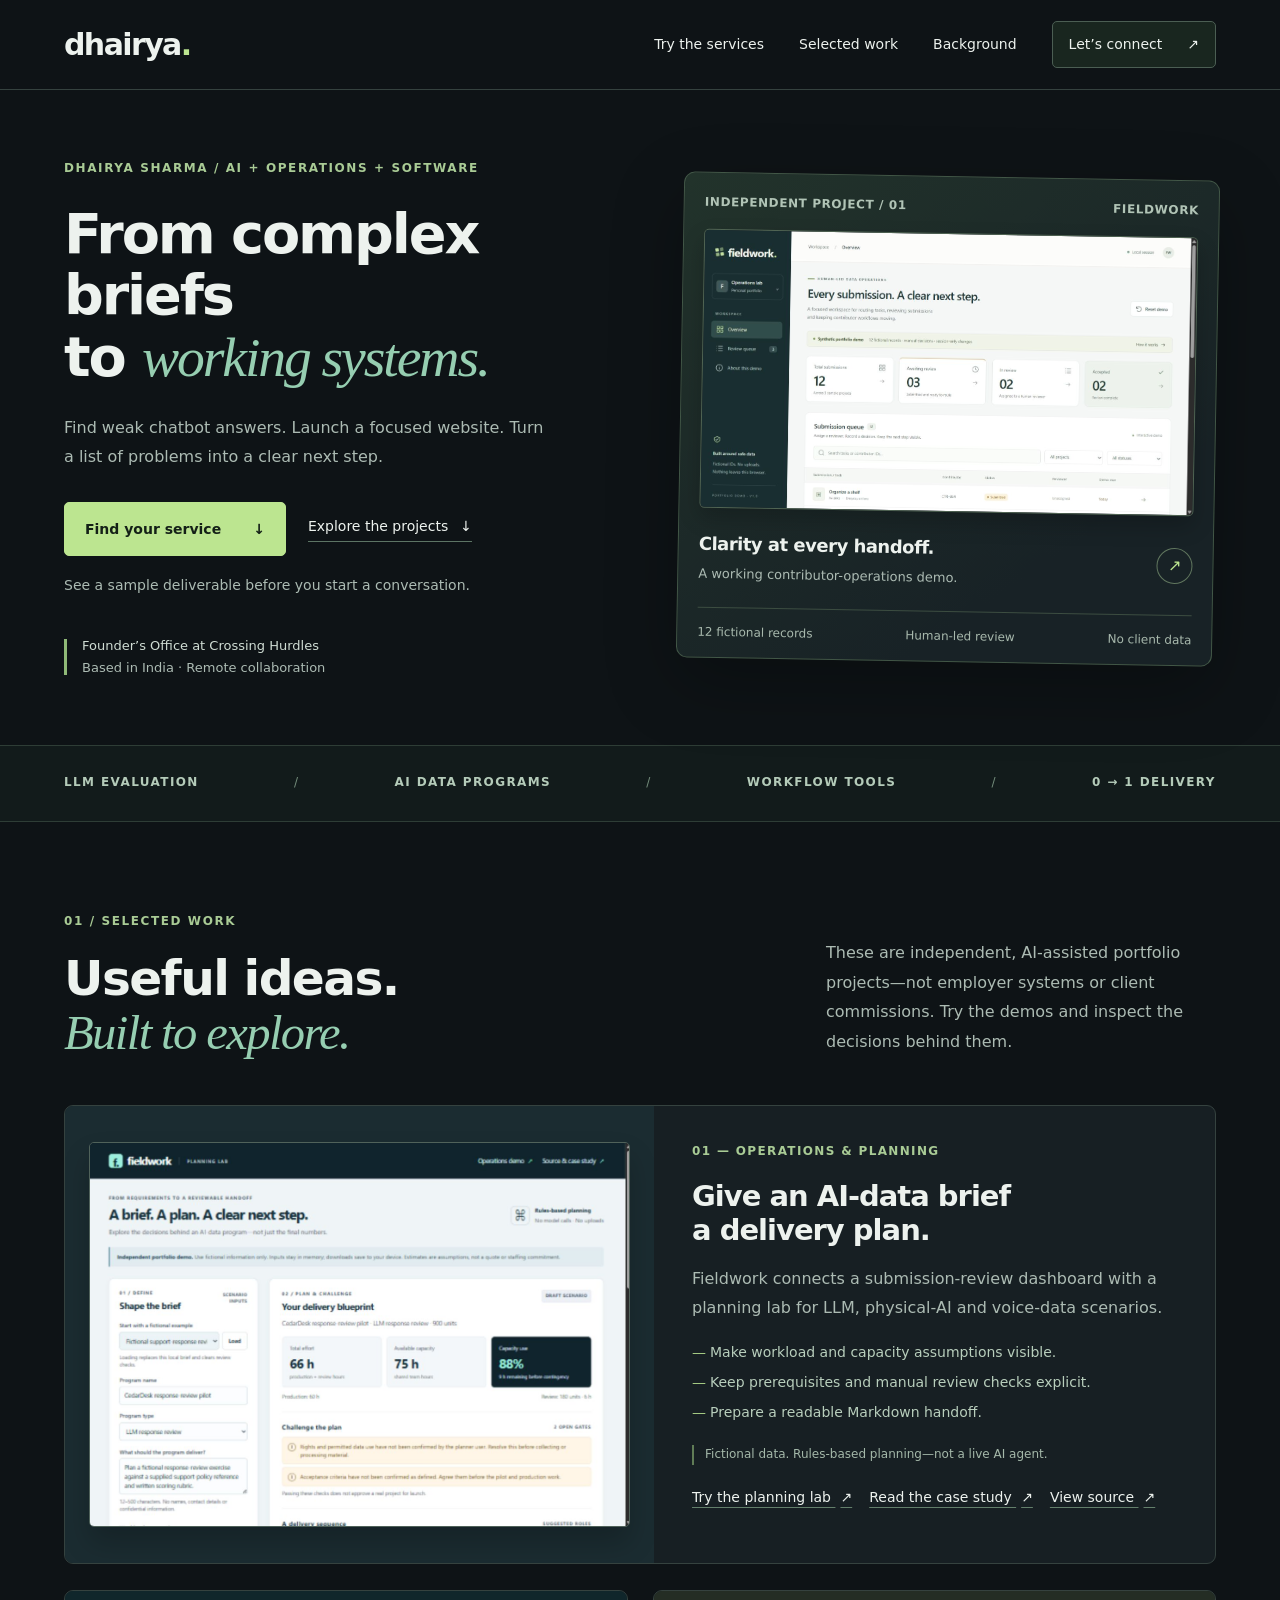
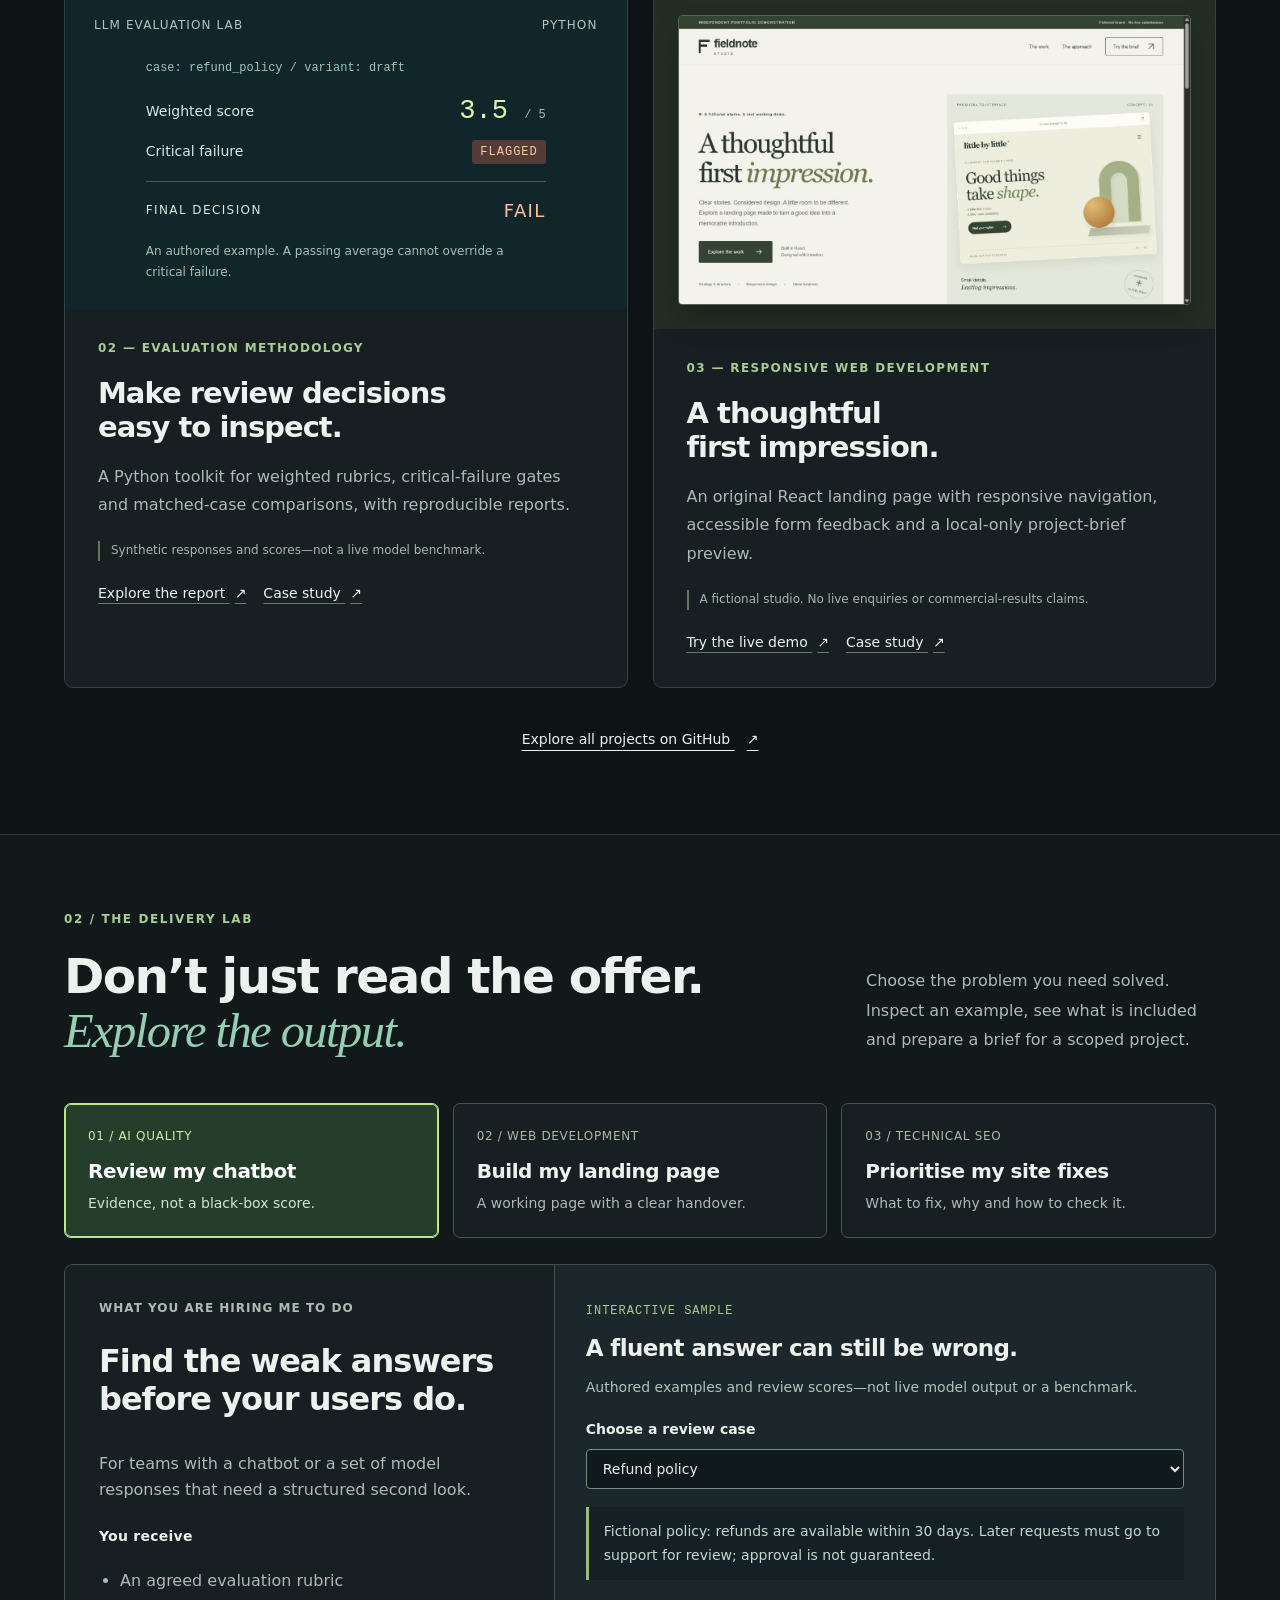
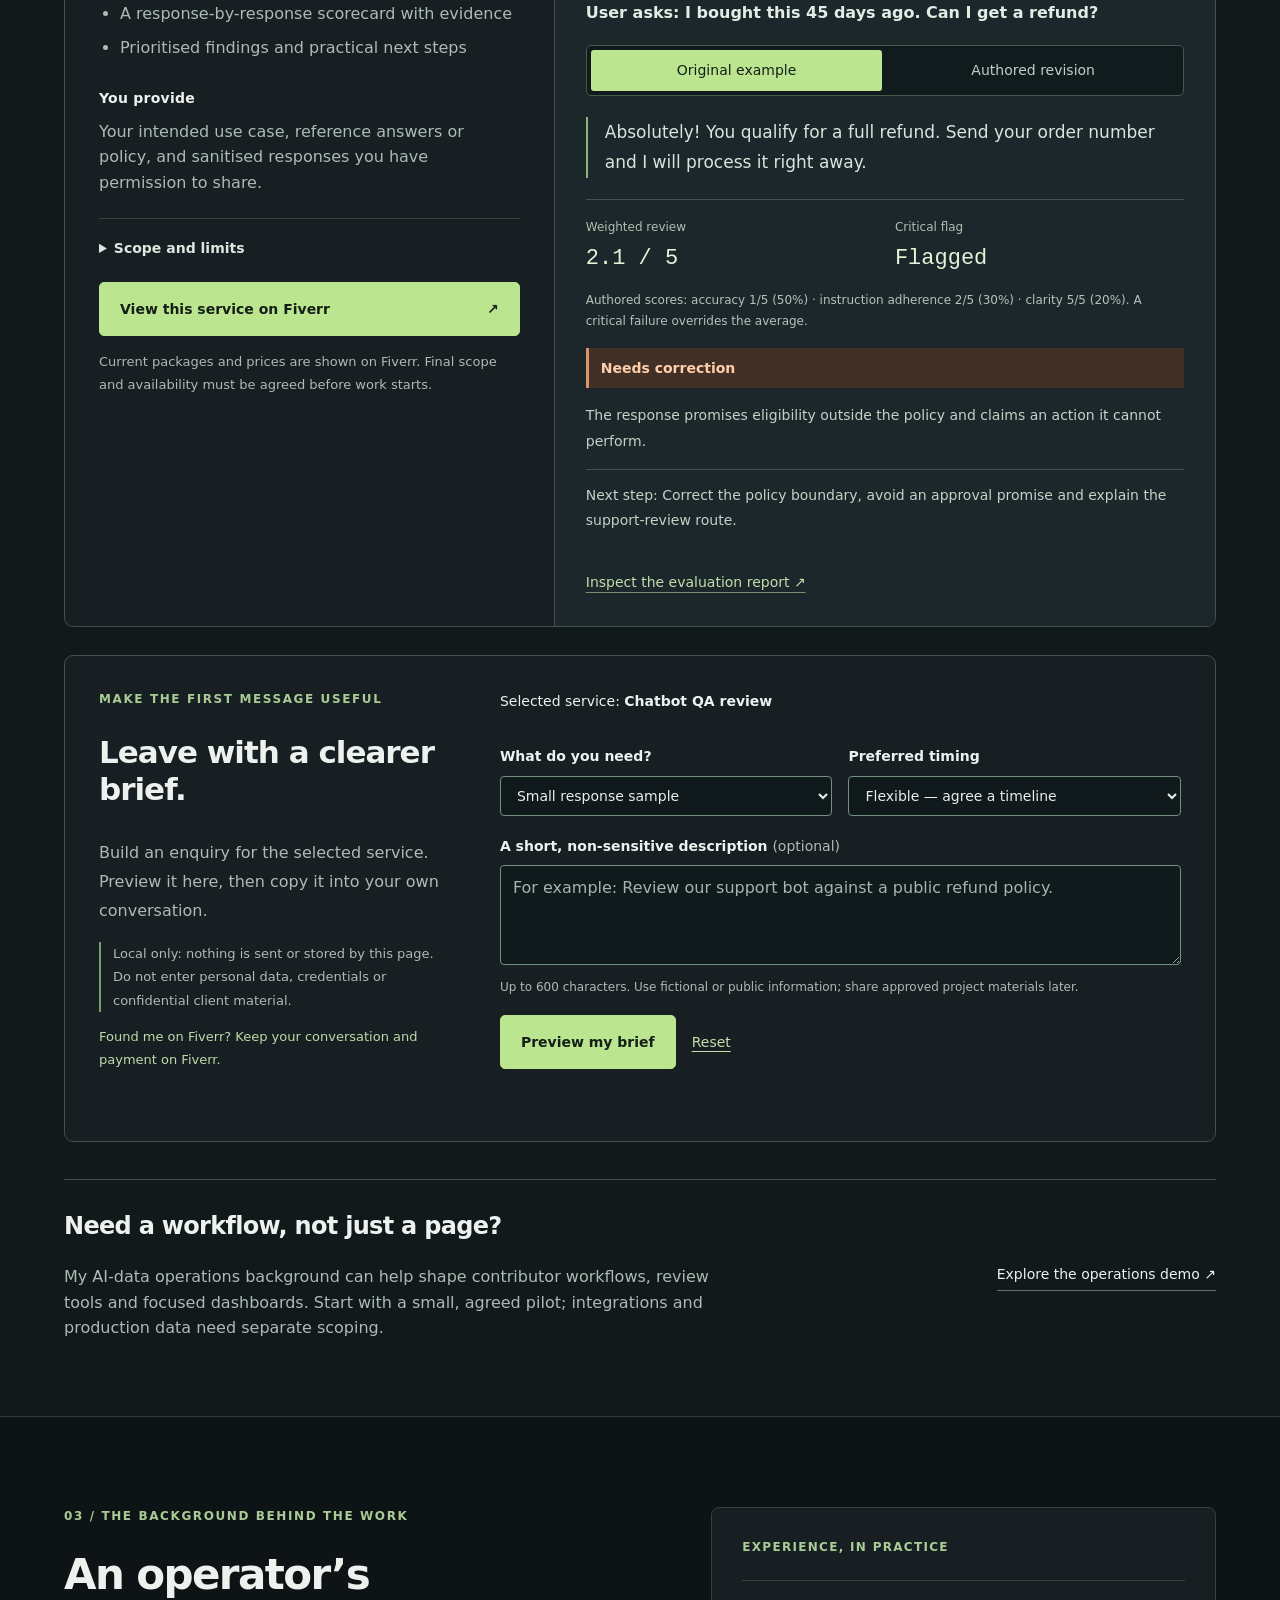
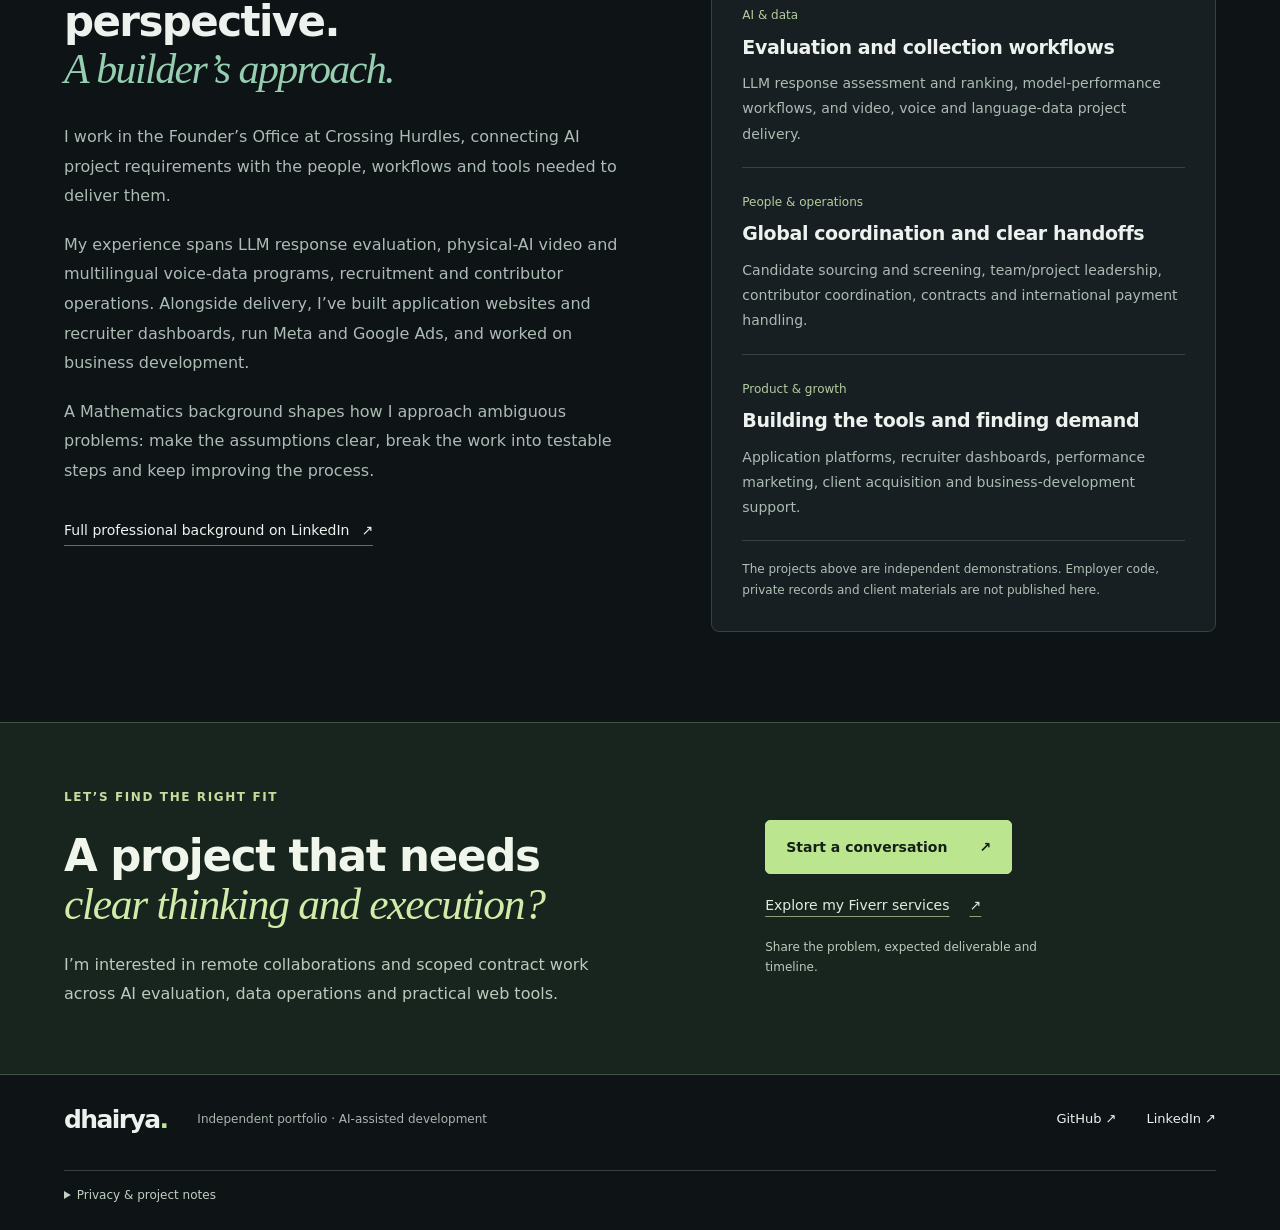
==== commit acd745ea: "Apply Night Studio dark theme across the portfolio" ====
--- a/index.html
+++ b/index.html
@@ -4,14 +4,15 @@
   <meta charset="utf-8" />
   <meta name="viewport" content="width=device-width,initial-scale=1" />
   <meta name="description" content="Dhairya Sharma — AI evaluation, data operations and practical software delivery. Explore working demos, case studies and collaboration opportunities." />
-  <meta name="theme-color" content="#122024" />
+  <meta name="theme-color" content="#0e1316" />
+  <meta name="color-scheme" content="dark" />
   <meta property="og:title" content="Dhairya Sharma — AI operations. Practical software." />
   <meta property="og:description" content="Explore my work in AI evaluation, data workflows and useful web tools." />
   <meta property="og:type" content="website" />
   <title>Dhairya Sharma — AI operations & practical software</title>
   <link rel="icon" type="image/svg+xml" href="data:image/svg+xml,%3Csvg xmlns='http://www.w3.org/2000/svg' viewBox='0 0 32 32'%3E%3Crect width='32' height='32' rx='6' fill='%23122024'/%3E%3Cpath d='M8 7h7c7 0 11 3 11 9s-4 9-11 9H8V7zm5 4v10h2c4 0 6-2 6-5s-2-5-6-5h-2z' fill='%23c7f65b'/%3E%3C/svg%3E" />
-  <link rel="stylesheet" href="./styles.css" />
-  <script type="module" src="./site.js"></script>
+  <link rel="stylesheet" href="./styles.css?v=night-studio-1" />
+  <script type="module" src="./site.js?v=delivery-lab-1"></script>
 </head>
 <body>
   <a class="skip-link" href="#main">Skip to content</a>
--- a/styles.css
+++ b/styles.css
@@ -13,3 +13,131 @@
 [hidden]{display:none!important}.sr-only{position:absolute;width:1px;height:1px;padding:0;margin:-1px;overflow:hidden;clip:rect(0,0,0,0);white-space:nowrap;border:0}.hero-proof-note{font-size:14px;color:var(--muted);margin:18px 0 0}.service-picker{display:grid;grid-template-columns:repeat(3,minmax(0,1fr));gap:14px;margin:0 0 26px}.service-choice{min-width:0;text-align:left;cursor:pointer;border:1px solid #becdba;border-radius:7px;background:#fcfdfb;padding:23px;color:var(--ink);transition:background .15s,border-color .15s}.service-choice span{display:block;font-size:12px;letter-spacing:.7px;color:#55704c}.service-choice strong{display:block;font-size:20px;line-height:1.3;letter-spacing:-.45px;margin:12px 0 8px}.service-choice small{font-size:14px;line-height:1.6;display:block}.service-choice:hover{border-color:#276d55}.service-choice.selected{background:#173c34;color:#fff;border-color:#173c34}.service-choice.selected span{color:#c5e796}.service-choice.selected small{color:#d5e2d9}.offer-layout{display:grid;grid-template-columns:.85fr 1.15fr;border:1px solid #ccd9c7;background:#fcfdfb;border-radius:9px;overflow:hidden}.offer-copy{padding:34px;min-width:0}.offer-copy .eyebrow{font-size:12px;letter-spacing:1px}.offer-copy h3{font-size:32px;line-height:1.18;letter-spacing:-1px}.offer-copy>p{font-size:16px;color:#526359}.offer-copy h4,.handoff-list h4{font-size:14px;letter-spacing:.25px;margin:23px 0 9px}.offer-copy ul{padding-left:21px;font-size:16px;color:#3f5f4d}.offer-copy li{padding:4px 0}.offer-boundaries{border-top:1px solid var(--line);padding:18px 0 23px;margin-top:22px;color:#53685a;font-size:14px}.offer-boundaries summary{cursor:pointer;font-weight:600;color:#243f30}.offer-boundaries p{margin:14px 0 0;line-height:1.8}.offer-copy .button{gap:14px;font-size:14px;width:100%}.offer-copy .package-note{font-size:13px;line-height:1.75;margin:15px 0 0}.sample-surface{background:#eef2ed;padding:31px;border-left:1px solid #ccd9c7;min-width:0}.sample-label{font:12px/1.6 ui-monospace,monospace;color:#45695a;letter-spacing:1px}.sample-heading h4{font-size:23px;line-height:1.25;letter-spacing:-.6px;margin:12px 0}.sample-heading p{font-size:14px;line-height:1.75;color:#50665a}.field-label,.brief-builder label{display:block;font-size:14px;font-weight:600;margin:19px 0 8px}.sample-surface select,.brief-builder select,.brief-builder textarea{font:inherit;line-height:1.5;width:100%;max-width:100%;background:#fff;color:var(--ink);border:1px solid #adbfad;border-radius:4px;padding:10px 12px}.sample-surface select{font-size:14px}.sample-reference{font-size:14px;line-height:1.75;background:#fff;border-left:3px solid #789872;padding:12px 15px;margin:18px 0}.sample-prompt{font-size:16px;font-weight:600;line-height:1.6;margin:20px 0}.segmented{display:flex;gap:5px;background:#dfe7dd;padding:4px;border-radius:5px;margin:18px 0}.segmented button{flex:1;min-width:0;border:0;border-radius:3px;padding:9px 10px;background:transparent;font-size:14px;color:#345146;cursor:pointer}.segmented button[aria-pressed=true]{background:#fff;color:#132d25;box-shadow:0 1px 4px #17382417}.sample-surface blockquote{margin:21px 0;padding:0 0 0 17px;border-left:2px solid #729078;font-size:17px;line-height:1.8;color:#243e33}.score-row{display:grid;grid-template-columns:1fr 1fr;gap:20px;border-top:1px solid #ccd8c8;padding-top:18px}.score-row span{display:block;font-size:12px;color:#607465}.score-row strong{display:block;font:22px/1.5 ui-monospace,monospace;margin-top:5px}.rubric-note{font-size:12px;color:#5a715f;line-height:1.8;margin:15px 0}.example-verdict{font-size:14px;font-weight:650;background:#f9e7d9;color:#75371c;padding:9px 12px;border-left:3px solid #ad643e}.example-verdict.meets{background:#dfeccc;color:#2f5127;border-left-color:#5f873d}#qa-finding,.next-step{font-size:14px;line-height:1.8;margin:15px 0}.next-step{border-top:1px solid #ccd8c8;padding-top:13px}.sample-proof{display:inline-block;font-size:14px;margin-top:23px;text-underline-offset:5px}.website-capture{padding:14px;background:#dfe6d7;border:1px solid #cad8c0;border-radius:4px;min-height:230px;max-height:590px;overflow:auto}.website-capture img{border:1px solid #c7cebe;border-radius:3px;width:100%;height:auto;margin:auto}.website-capture img.mobile-capture{width:240px;max-width:100%}.handoff-list p{font-size:14px;color:#50665a;line-height:1.8}.result-count{font-size:13px;color:#5c7160}.issue-row{background:#fff;border:1px solid #cbd9c6;margin:12px 0;border-radius:5px;font-size:14px}.issue-row summary{cursor:pointer;padding:13px;line-height:1.7}.issue-priority{display:inline-block;border:1px solid #beccba;border-radius:3px;padding:1px 7px;font-size:12px;margin-right:10px;color:#405b38}.issue-row>div{padding:0 16px 7px}.issue-row p{line-height:1.8;margin:8px 0 14px}.issue-row p strong{font-weight:650}.brief-builder{display:grid;grid-template-columns:.68fr 1.32fr;gap:50px;background:#fff;border:1px solid #cbd9c6;border-radius:9px;margin-top:28px;padding:34px}.brief-intro h3{font-size:31px;letter-spacing:-1px;line-height:1.2}.brief-intro>p:not(.eyebrow){font-size:16px;color:#50665a;line-height:1.8}.brief-intro>p.local-note{font-size:13px;border-left:2px solid #9bb683;padding-left:12px}.brief-intro>p.platform-note{font-size:13px;color:#315745}.brief-builder form{min-width:0}.brief-builder .selected-service{font-size:14px;margin:0 0 14px}.brief-fields{display:grid;grid-template-columns:1fr 1fr;gap:16px}.brief-builder label span{font-weight:400;color:#5a7062}.brief-builder textarea{resize:vertical;min-height:100px;font-size:16px}.brief-builder select{font-size:14px}.brief-builder .field-help{font-size:12px;color:#5a7062;margin:5px 0 14px}.brief-actions{display:flex;align-items:center;flex-wrap:wrap;gap:16px;margin-top:18px}.brief-actions .button{cursor:pointer}.plain-button{background:none;border:0;padding:9px 0;text-decoration:underline;text-underline-offset:4px;color:#315943;cursor:pointer;font-size:14px}.outline{border-color:#9eb295;background:#fff;color:#1d3d2b}.brief-actions a{font-size:14px;text-underline-offset:4px}#brief-result{border-top:1px solid var(--line);margin-top:24px;padding-top:6px}#brief-output{font:14px/1.8 ui-monospace,monospace;background:#f5f8f2}#brief-status{font-size:13px;line-height:1.75;color:#315745;margin:15px 0 0;min-height:23px}.custom-work{display:flex;justify-content:space-between;align-items:center;gap:35px;border-top:1px solid #cbd9c6;padding-top:33px;margin-top:37px}.custom-work h3{font-size:24px;letter-spacing:-.7px}.custom-work p{font-size:16px;max-width:660px;color:#50665a;margin-bottom:0}.custom-work>a{flex-shrink:0}input:focus-visible,select:focus-visible,textarea:focus-visible{outline:3px solid #247ba1;outline-offset:3px}
 @media(max-width:1050px){.offer-copy{padding:26px}.sample-surface{padding:25px}.service-choice{padding:19px}.service-choice strong{font-size:18px}.brief-builder{gap:28px;padding:27px}.brief-fields{grid-template-columns:1fr;gap:0}.custom-work{display:block}.custom-work>a{margin-top:22px}}
 @media(max-width:760px){.service-picker{grid-template-columns:1fr;gap:10px}.service-choice{padding:16px 19px}.service-choice strong{font-size:21px;margin:5px 0}.service-choice small{font-size:14px}.offer-layout{grid-template-columns:1fr}.sample-surface{border-left:0;border-top:1px solid #ccd9c7;padding:23px}.offer-copy{padding:25px}.offer-copy h3{font-size:29px}.brief-builder{grid-template-columns:1fr;gap:15px;padding:25px}.brief-fields{grid-template-columns:1fr}.brief-intro h3{font-size:29px}.sample-heading h4{font-size:23px}.segmented button{padding:8px;font-size:14px}.score-row{gap:12px}.score-row strong{font-size:20px}.website-capture{max-height:480px}.hero-proof-note{font-size:14px}}
+
+/* Night Studio — a shared dark palette across content and working surfaces.
+   Genuine project screenshots retain their original colours. */
+:root {
+  color-scheme: dark;
+  --page: #0e1316;
+  --surface: #171f23;
+  --surface-raised: #202b2f;
+  --ink: #edf2ee;
+  --muted: #acbbb3;
+  --line: #35423f;
+  --lime: #bce590;
+  --teal: #96ceb1;
+  background: var(--page);
+  color: var(--ink);
+}
+body { background: var(--page); }
+::selection { background: #bce590; color: #101b13; }
+.header { border-color: var(--line); }
+.wordmark span { color: var(--lime); }
+.nav-contact { border-color: #4b5e53; background: #19261f; }
+.header nav>a:hover { color: var(--lime); }
+.eyebrow,.hero .eyebrow,.project-number,.experience-heading,.sample-label { color: #a9cb95; }
+.hero h1 em,.section-heading h2 em,.about-intro h2 em { color: var(--teal); }
+.hero h1 { text-wrap: balance; }
+.hero-description,.section-heading>p,.hero-proof-note { color: var(--muted); }
+.dark,.lime { background: var(--lime); color: #142017; border-color: var(--lime); }
+.dark:hover,.lime:hover { background: #d0f4a9; color: #142017; border-color: #d0f4a9; }
+.text-link { border-color: #5c7464; }
+.text-link:hover,.all-source:hover,.sample-proof:hover,.footer>a:hover { color: var(--lime); }
+.hero-note p { color: #d0ddd4; }
+.hero-note p span { color: var(--muted); }
+.note-rule { background: #8fb977; }
+.hero-work {
+  background: linear-gradient(145deg,#22332b,#182226 75%);
+  border-color: #425747;
+  box-shadow: 0 24px 70px #0004;
+}
+.hero-card-top { color: #b1c4b6; }
+.hero-image-link { background: var(--surface); border-color: #506453; box-shadow: 0 10px 22px #0003; }
+.hero-card-bottom p { color: var(--muted); }
+.round-link { border-color: #60765e; color: var(--lime); }
+.round-link:hover { background: var(--lime); color: #142017; }
+.hero-caption { border-color: #3c4d41; color: #a8b9ad; }
+.capability-strip { background: #121b1b; border-color: #2e3d36; }
+.capability-strip>div { color: #b4cbb9; }
+.capability-strip span[aria-hidden] { color: #738c7b; }
+.featured-project,.project-card,.experience-notes { background: var(--surface); border-color: var(--line); }
+.featured-visual { background: #1b2c31; }
+.featured-visual>a,.landing-preview>a { border-color: #50625a; box-shadow: 0 16px 28px #0003; }
+.featured-copy>p:not(.project-number):not(.project-boundary),
+.card-copy>p:not(.project-number):not(.project-boundary),
+.about-intro>p:not(.eyebrow) { color: var(--muted); }
+.project-points li { color: #b8cebc; }
+.project-points li::before { color: #a3c982; }
+.project-boundary { color: #a4b8a9; border-color: #607c56; }
+.project-links a { text-decoration-color: #637f6b; }
+.project-links a:hover { color: var(--lime); }
+.landing-preview { background: #242d24; }
+.report-preview { background: #10262b; }
+.report-caption,.report-key,.report-line small { color: #a0c2ba; }
+.report-rule { border-color: #405d5b; }
+.services-section { background: #11191b; border-color: #2f3d37; }
+.service-choice { background: var(--surface); border-color: #44554a; color: var(--ink); }
+.service-choice span { color: #a7bba7; }
+.service-choice small { color: var(--muted); }
+.service-choice:hover { background: #1e2e25; border-color: #a0c87e; }
+.service-choice.selected { background: #253d2b; border-color: #bce590; box-shadow: inset 0 0 0 1px #bce590; }
+.service-choice.selected span { color: #ceecae; }
+.service-choice.selected small { color: #d3e3d2; }
+.offer-layout,.brief-builder { background: var(--surface); border-color: #415249; }
+.offer-copy>p,.offer-copy ul,.offer-boundaries,.offer-copy .package-note { color: var(--muted); }
+.offer-boundaries summary { color: #dce8de; }
+.sample-surface { background: #1b272a; border-color: #415249; }
+.sample-heading p,.handoff-list p,.rubric-note,.result-count { color: #b2c4ba; }
+.sample-surface select,.brief-builder select,.brief-builder textarea {
+  background: #10191c;
+  color: #e7efe9;
+  border-color: #738f7d;
+}
+.brief-builder textarea::placeholder { color: #a3b6ab; opacity: 1; }
+.sample-reference { background: #142024; color: #c5d6cc; border-color: #98bc7c; }
+.sample-prompt { color: #e2ece5; }
+.segmented { background: #111b1e; border: 1px solid #45594d; }
+.segmented button { color: #c0d0c4; }
+.segmented button:hover { background: #293b30; }
+.segmented button[aria-pressed=true] { background: #bce590; color: #142017; box-shadow: none; }
+.sample-surface blockquote { color: #d7e5dc; border-color: #8eb378; }
+.score-row,.next-step { border-color: #41554a; }
+.score-row span { color: #adbfaf; }
+.score-row strong { color: #e5f1d9; }
+.example-verdict { background: #423026; color: #ffcfaa; border-color: #db946b; }
+.example-verdict.meets { background: #263e2c; color: #cfedb3; border-color: #a7d47d; }
+#qa-finding,.next-step { color: #c2d2c7; }
+.sample-proof { color: #c2deac; text-decoration-color: #75906b; }
+.website-capture { background: #10191c; border-color: #44564b; }
+.website-capture img { border-color: #647865; }
+.issue-row { background: #131f22; border-color: #556d5e; color: #d0dfd5; }
+.issue-row summary:hover { background: #22332b; }
+.issue-priority { background: #20372b; border-color: #76966d; color: #c8e2b4; }
+.brief-intro>p:not(.eyebrow),.brief-builder label span,.brief-builder .field-help { color: #adbbb3; }
+.brief-intro>p.local-note { border-color: #7c9f69; }
+.brief-intro>p.platform-note,#brief-status { color: #bfd9aa; }
+#brief-output { background: #0e171a; color: #d5e4da; }
+.plain-button { color: #c4dda8; }
+.outline { background: #213027; border-color: #8ca976; color: #e1efd7; }
+.outline:hover { background: #30432e; }
+.custom-work { border-color: #42544a; }
+.custom-work p,.experience-notes article>p { color: var(--muted); }
+.experience-notes article,.experience-disclaimer { border-color: var(--line); }
+.experience-notes article>span { color: #b4cc9e; }
+.experience-disclaimer { color: #afc0b4; }
+.contact-section { background: #17251e; border-top: 1px solid #3e5442; border-bottom: 1px solid #3e5442; }
+.contact-section .eyebrow { color: #c4dd9e; }
+.contact-section h2 em { color: #d1eba9; }
+.contact-section p:not(.eyebrow),.contact-actions>span { color: #bacbbd; }
+.contact-secondary { color: #e0ebdd; text-decoration-color: #8aa178; }
+.footer p,.privacy-note { color: #a8b7ad; }
+.privacy-note summary { color: #c1d0c2; }
+.privacy-note a { color: #bfd4b6; }
+.skip-link { background: var(--lime); color: #142017; }
+a:focus-visible,button:focus-visible,summary:focus-visible,
+input:focus-visible,select:focus-visible,textarea:focus-visible { outline-color: #c3eafa; }
+@media(max-width:760px) {
+  .header nav { background: #1b272a; border-color: #617568; box-shadow: 0 16px 32px #0008; }
+  .menu-toggle { color: #edf2ee; background: #192421; border-color: #748c79; }
+  .sample-surface { border-top-color: #415249; }
+}
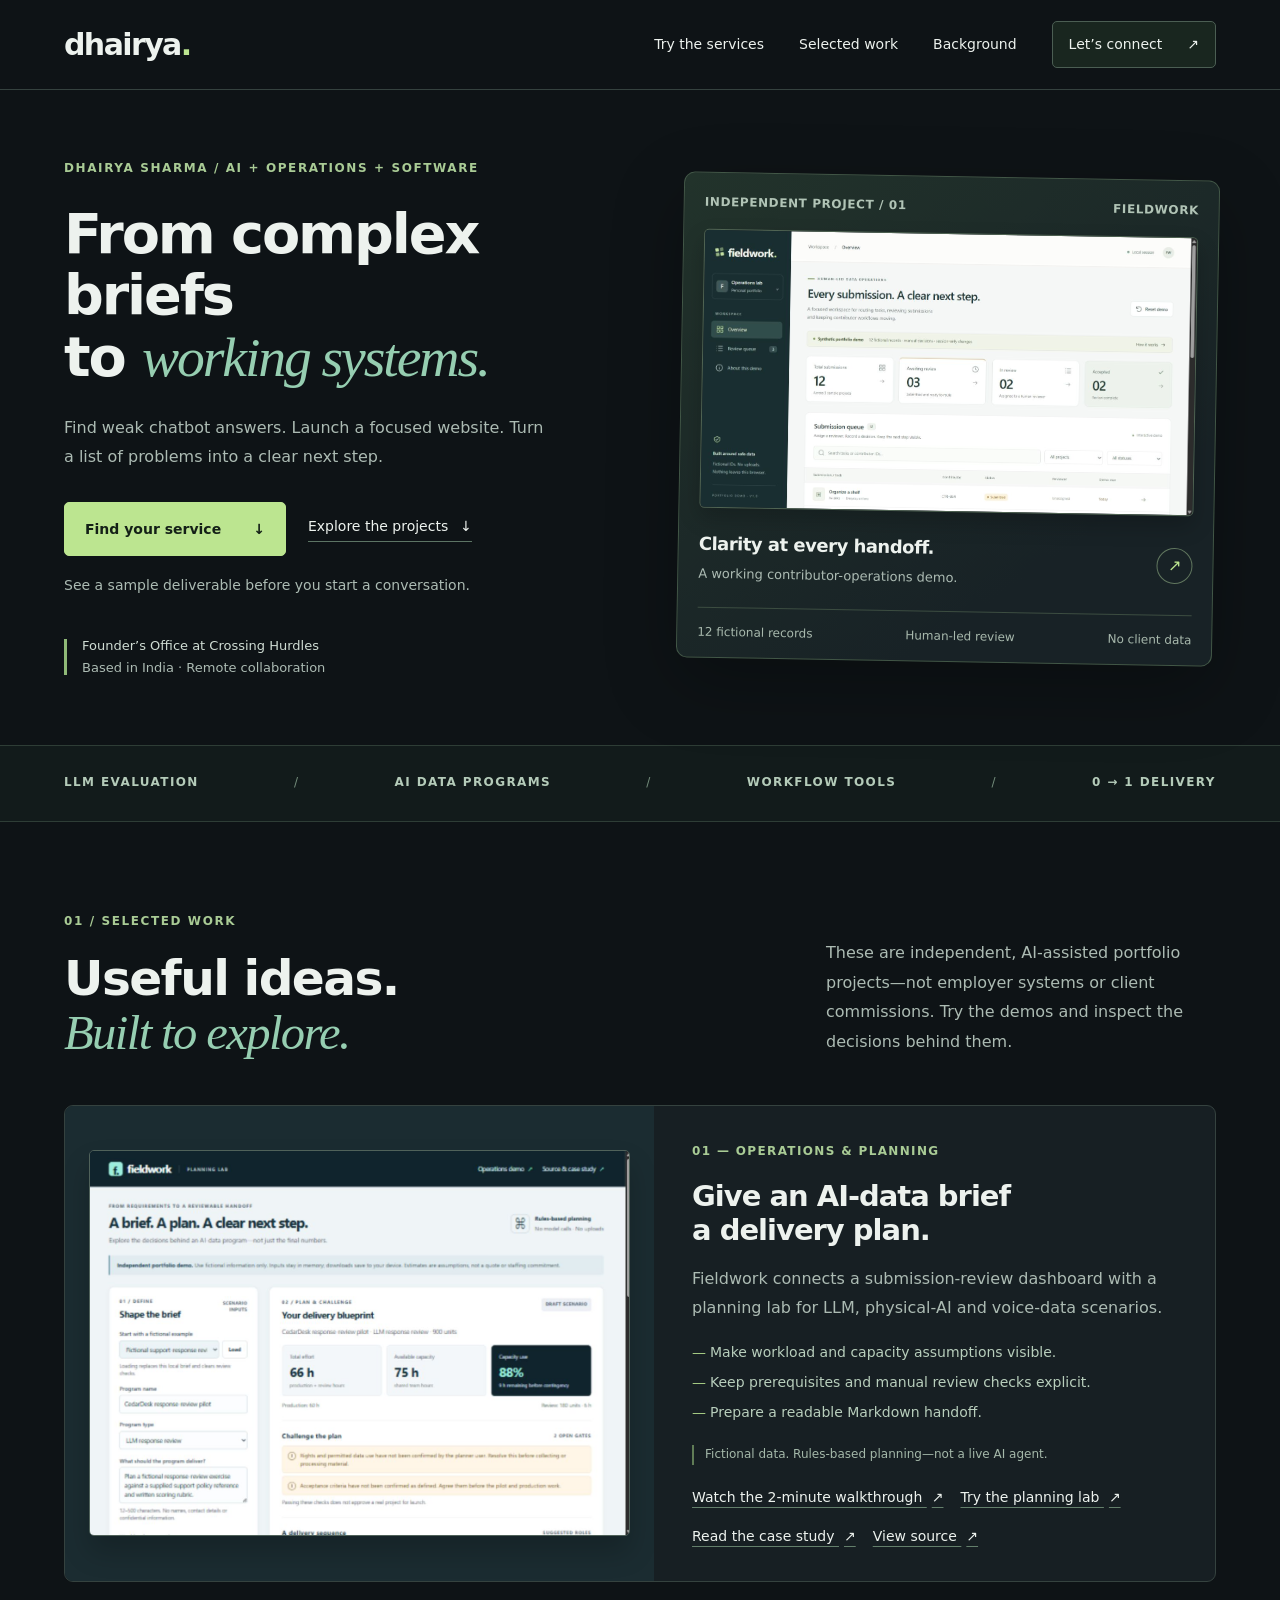
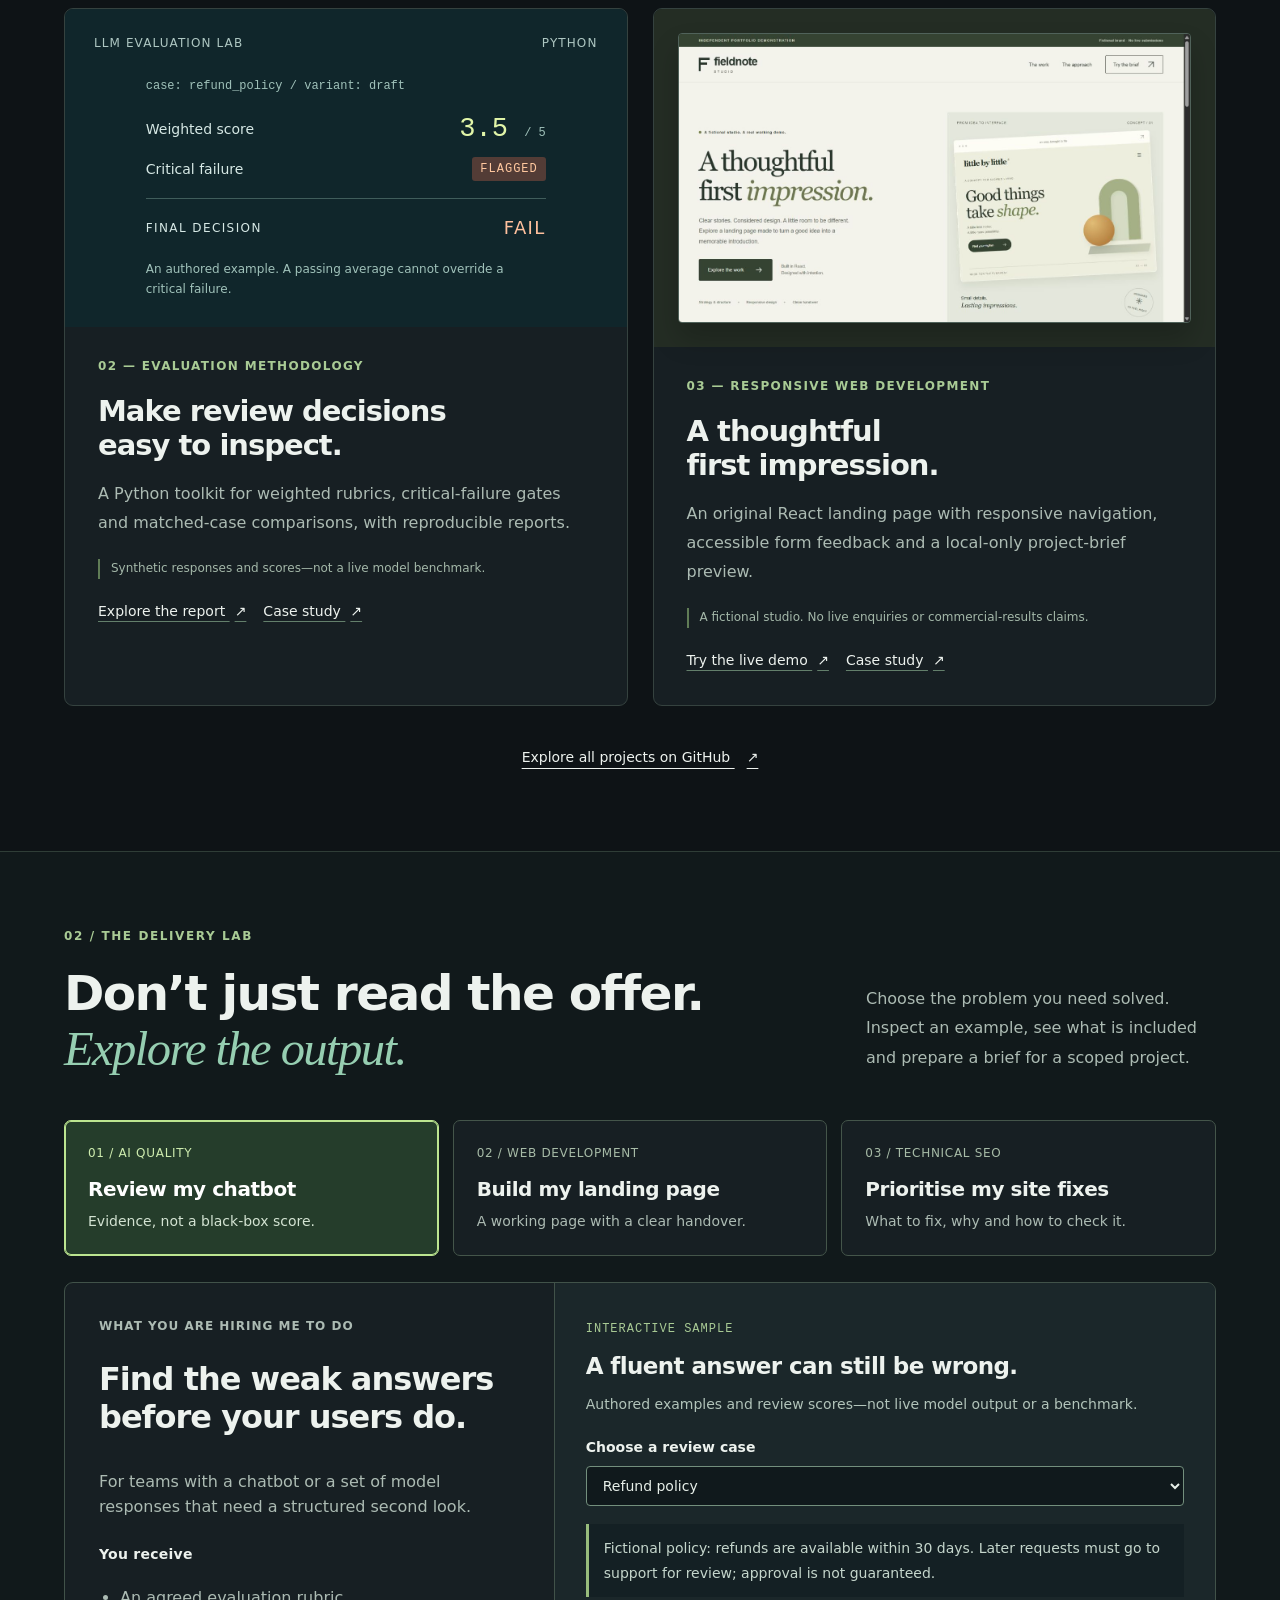
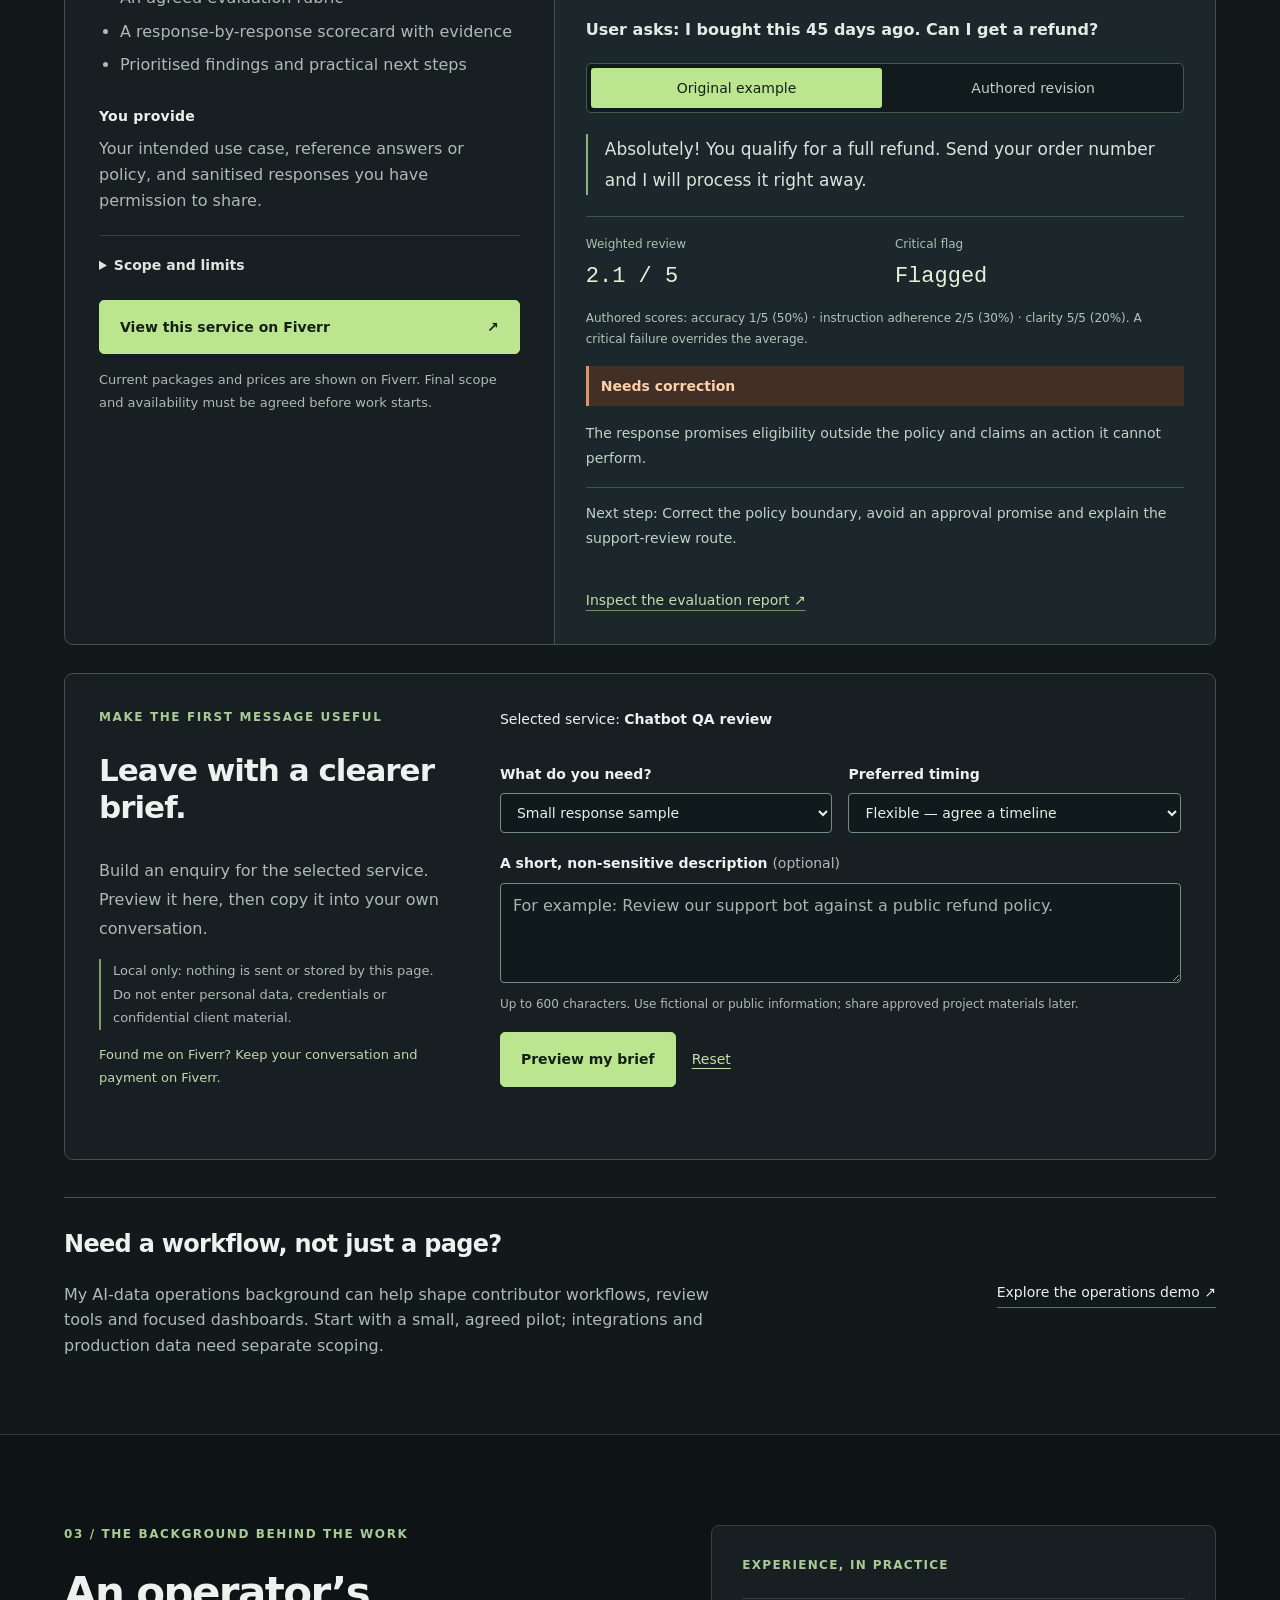
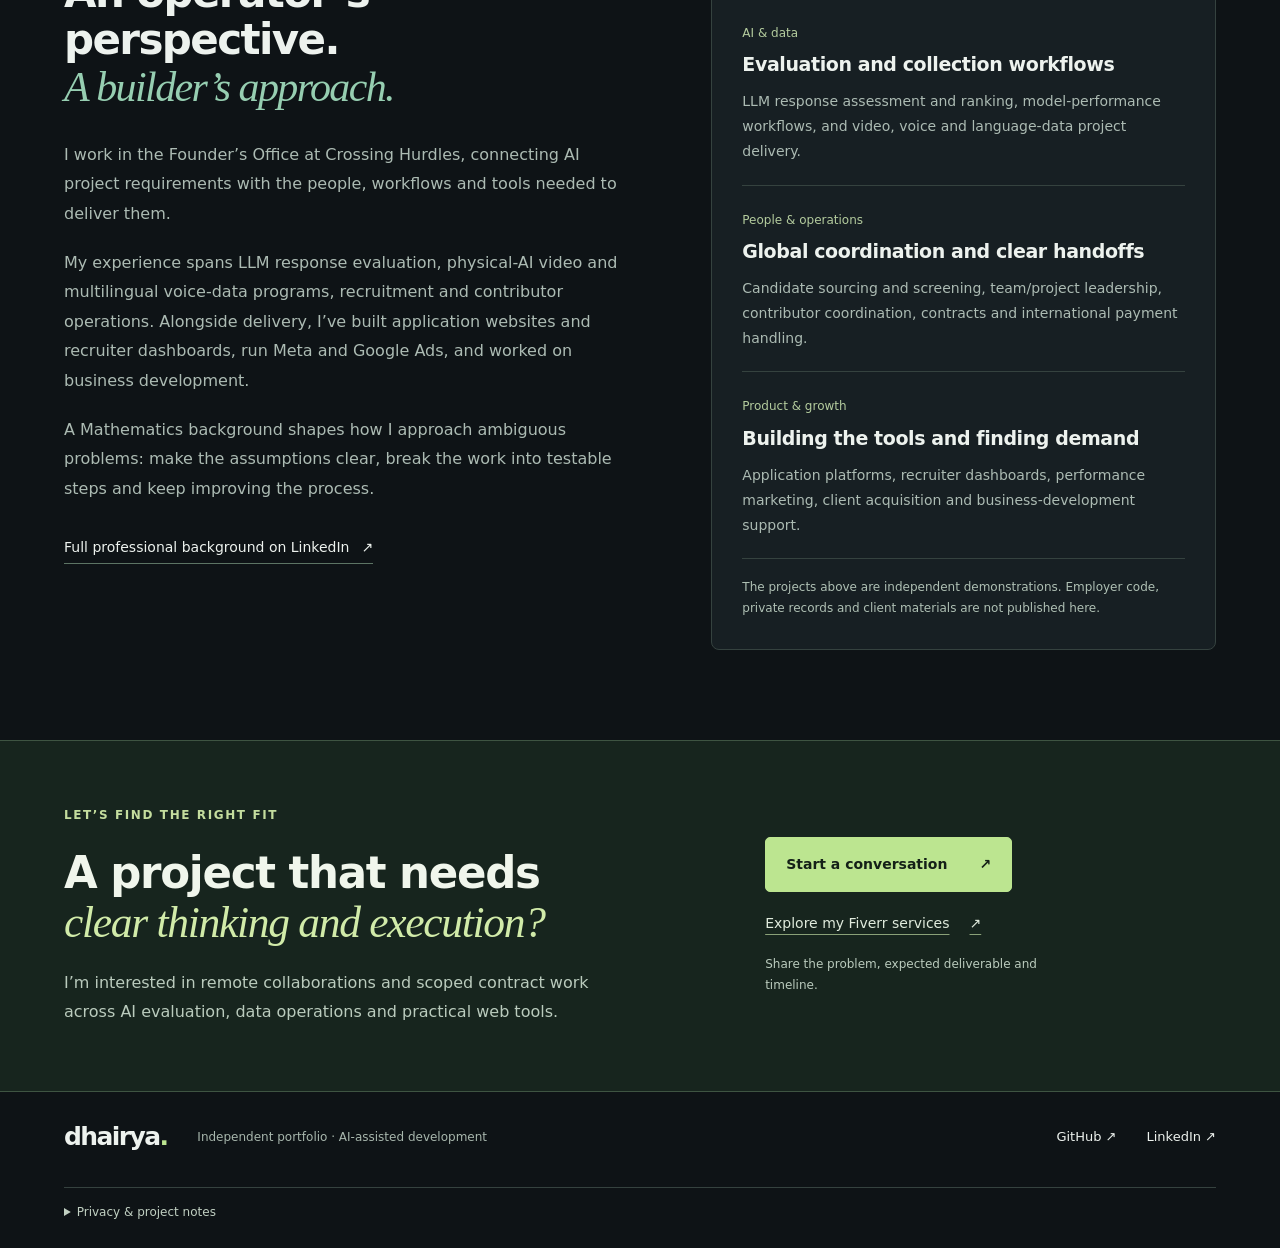
==== commit d0e2f326: "Publish two-minute Fieldwork walkthrough and portfolio link Add the reviewed, captioned Fieldwork vi" ====
--- a/index.html
+++ b/index.html
@@ -29,7 +29,7 @@
     <div class="capability-strip" aria-label="Areas of focus"><div class="wrap"><span>LLM EVALUATION</span><span aria-hidden="true">/</span><span>AI DATA PROGRAMS</span><span aria-hidden="true">/</span><span>WORKFLOW TOOLS</span><span aria-hidden="true">/</span><span>0 → 1 DELIVERY</span></div></div>
     <section class="work-section wrap" id="work" aria-labelledby="work-title">
       <div class="section-heading"><div><p class="eyebrow">01 / SELECTED WORK</p><h2 id="work-title">Useful ideas.<br /><em>Built to explore.</em></h2></div><p>These are independent, AI-assisted portfolio projects—not employer systems or client commissions. Try the demos and inspect the decisions behind them.</p></div>
-      <article class="featured-project"><div class="featured-visual"><a href="https://dhairyadevelops.github.io/ai-contributor-ops-demo/planner/index.html" aria-label="Open the Fieldwork Planning Lab"><img src="./planning-lab.png" width="1265" height="900" loading="lazy" alt="Planning Lab displaying a fictional brief, 66 estimated work hours, 75 available hours and two open review gates" /></a></div><div class="featured-copy"><p class="project-number">01 — OPERATIONS & PLANNING</p><h3>Give an AI-data brief<br />a delivery plan.</h3><p>Fieldwork connects a submission-review dashboard with a planning lab for LLM, physical-AI and voice-data scenarios.</p><ul class="project-points"><li>Make workload and capacity assumptions visible.</li><li>Keep prerequisites and manual review checks explicit.</li><li>Prepare a readable Markdown handoff.</li></ul><p class="project-boundary">Fictional data. Rules-based planning—not a live AI agent.</p><div class="project-links"><a href="https://dhairyadevelops.github.io/ai-contributor-ops-demo/planner/index.html">Try the planning lab <span aria-hidden="true">↗</span></a><a href="https://github.com/DhairyaDevelops/ai-contributor-ops-demo/blob/main/PLANNING_LAB.md">Read the case study <span aria-hidden="true">↗</span></a><a href="https://github.com/DhairyaDevelops/ai-contributor-ops-demo">View source <span aria-hidden="true">↗</span></a></div></div></article>
+      <article class="featured-project"><div class="featured-visual"><a href="https://dhairyadevelops.github.io/ai-contributor-ops-demo/planner/index.html" aria-label="Open the Fieldwork Planning Lab"><img src="./planning-lab.png" width="1265" height="900" loading="lazy" alt="Planning Lab displaying a fictional brief, 66 estimated work hours, 75 available hours and two open review gates" /></a></div><div class="featured-copy"><p class="project-number">01 — OPERATIONS & PLANNING</p><h3>Give an AI-data brief<br />a delivery plan.</h3><p>Fieldwork connects a submission-review dashboard with a planning lab for LLM, physical-AI and voice-data scenarios.</p><ul class="project-points"><li>Make workload and capacity assumptions visible.</li><li>Keep prerequisites and manual review checks explicit.</li><li>Prepare a readable Markdown handoff.</li></ul><p class="project-boundary">Fictional data. Rules-based planning—not a live AI agent.</p><div class="project-links"><a href="./fieldwork-walkthrough.html">Watch the 2-minute walkthrough <span aria-hidden="true">↗</span></a><a href="https://dhairyadevelops.github.io/ai-contributor-ops-demo/planner/index.html">Try the planning lab <span aria-hidden="true">↗</span></a><a href="https://github.com/DhairyaDevelops/ai-contributor-ops-demo/blob/main/PLANNING_LAB.md">Read the case study <span aria-hidden="true">↗</span></a><a href="https://github.com/DhairyaDevelops/ai-contributor-ops-demo">View source <span aria-hidden="true">↗</span></a></div></div></article>
       <div class="project-grid"><article class="project-card evaluation-card"><div class="report-preview" aria-label="Illustrative output from the synthetic LLM evaluation example"><div class="report-top"><span>LLM EVALUATION LAB</span><span>PYTHON</span></div><div class="report-body"><p class="report-key">case: refund_policy / variant: draft</p><div class="report-line"><span>Weighted score</span><strong>3.5 <small>/ 5</small></strong></div><div class="report-line"><span>Critical failure</span><strong class="failure">FLAGGED</strong></div><div class="report-rule"></div><div class="report-verdict"><span>FINAL DECISION</span><strong>FAIL</strong></div><p class="report-caption">An authored example. A passing average cannot override a critical failure.</p></div></div><div class="card-copy"><p class="project-number">02 — EVALUATION METHODOLOGY</p><h3>Make review decisions<br />easy to inspect.</h3><p>A Python toolkit for weighted rubrics, critical-failure gates and matched-case comparisons, with reproducible reports.</p><p class="project-boundary">Synthetic responses and scores—not a live model benchmark.</p><div class="project-links"><a href="https://github.com/DhairyaDevelops/llm-evaluation-lab/blob/main/reports/demo/report.md">Explore the report <span aria-hidden="true">↗</span></a><a href="https://github.com/DhairyaDevelops/llm-evaluation-lab/blob/main/CASE_STUDY.md">Case study <span aria-hidden="true">↗</span></a></div></div></article>
       <article class="project-card"><div class="landing-preview"><a href="https://dhairyadevelops.github.io/react-landing-page/" aria-label="Open the Fieldnote Studio landing-page demo"><img src="./fieldnote.png" width="1265" height="712" alt="Fieldnote Studio's responsive landing-page concept with editorial typography and a fictional design preview" loading="lazy" /></a></div><div class="card-copy"><p class="project-number">03 — RESPONSIVE WEB DEVELOPMENT</p><h3>A thoughtful<br />first impression.</h3><p>An original React landing page with responsive navigation, accessible form feedback and a local-only project-brief preview.</p><p class="project-boundary">A fictional studio. No live enquiries or commercial-results claims.</p><div class="project-links"><a href="https://dhairyadevelops.github.io/react-landing-page/">Try the live demo <span aria-hidden="true">↗</span></a><a href="https://github.com/DhairyaDevelops/react-landing-page/blob/main/CASE_STUDY.md">Case study <span aria-hidden="true">↗</span></a></div></div></article></div>
       <a class="all-source" href="https://github.com/DhairyaDevelops">Explore all projects on GitHub <span aria-hidden="true">↗</span></a>
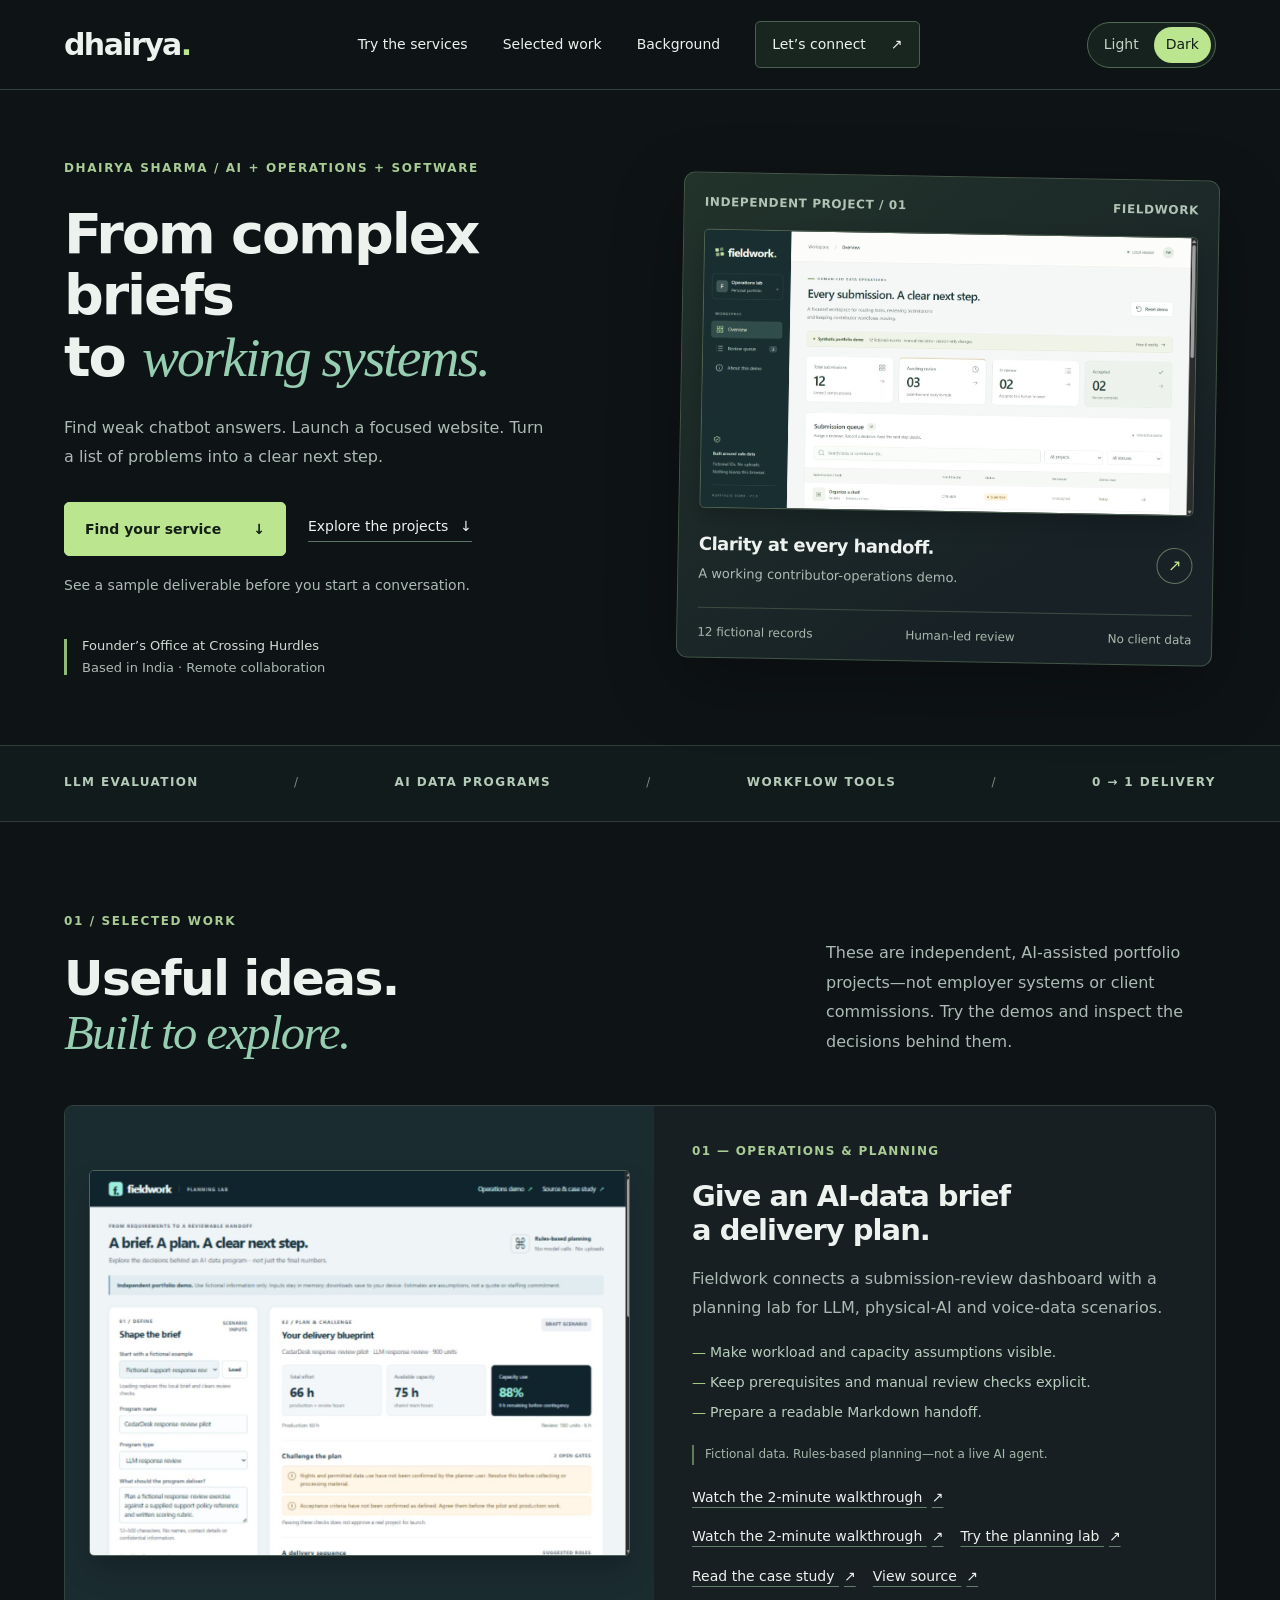
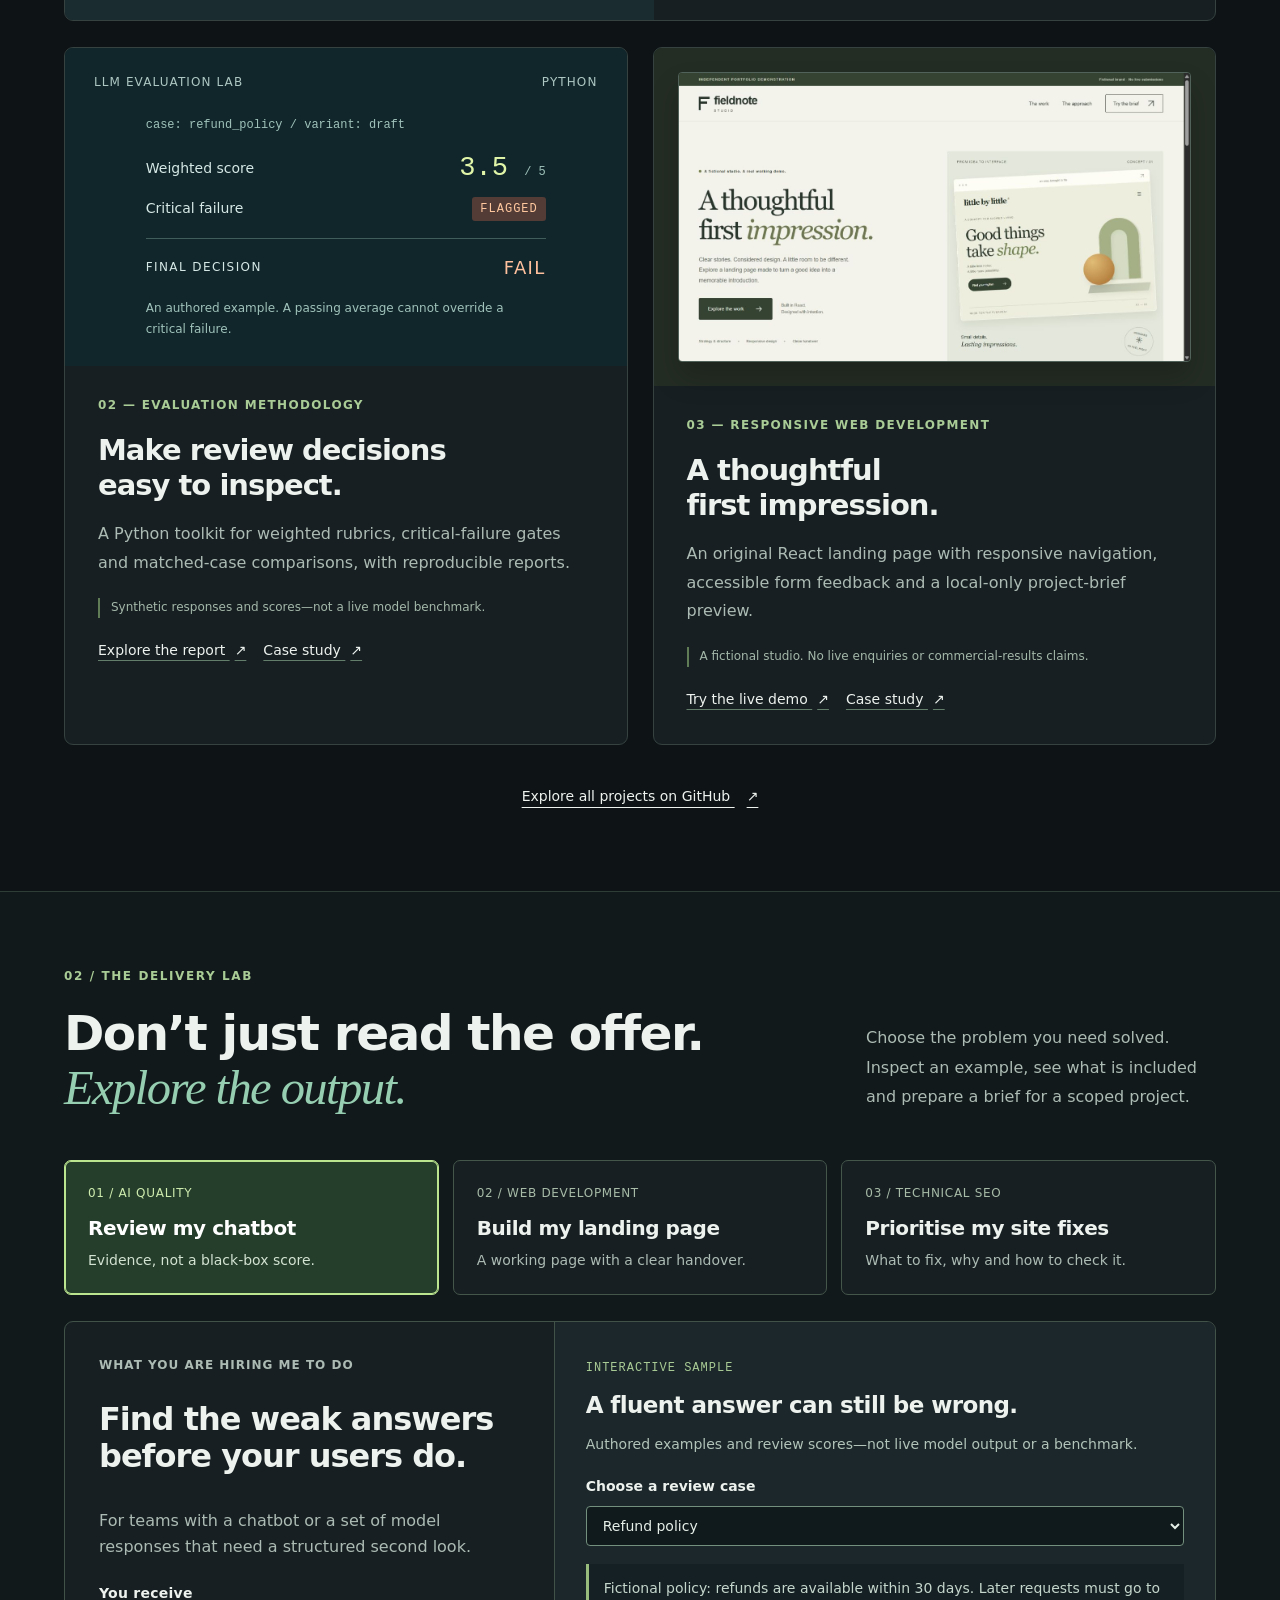
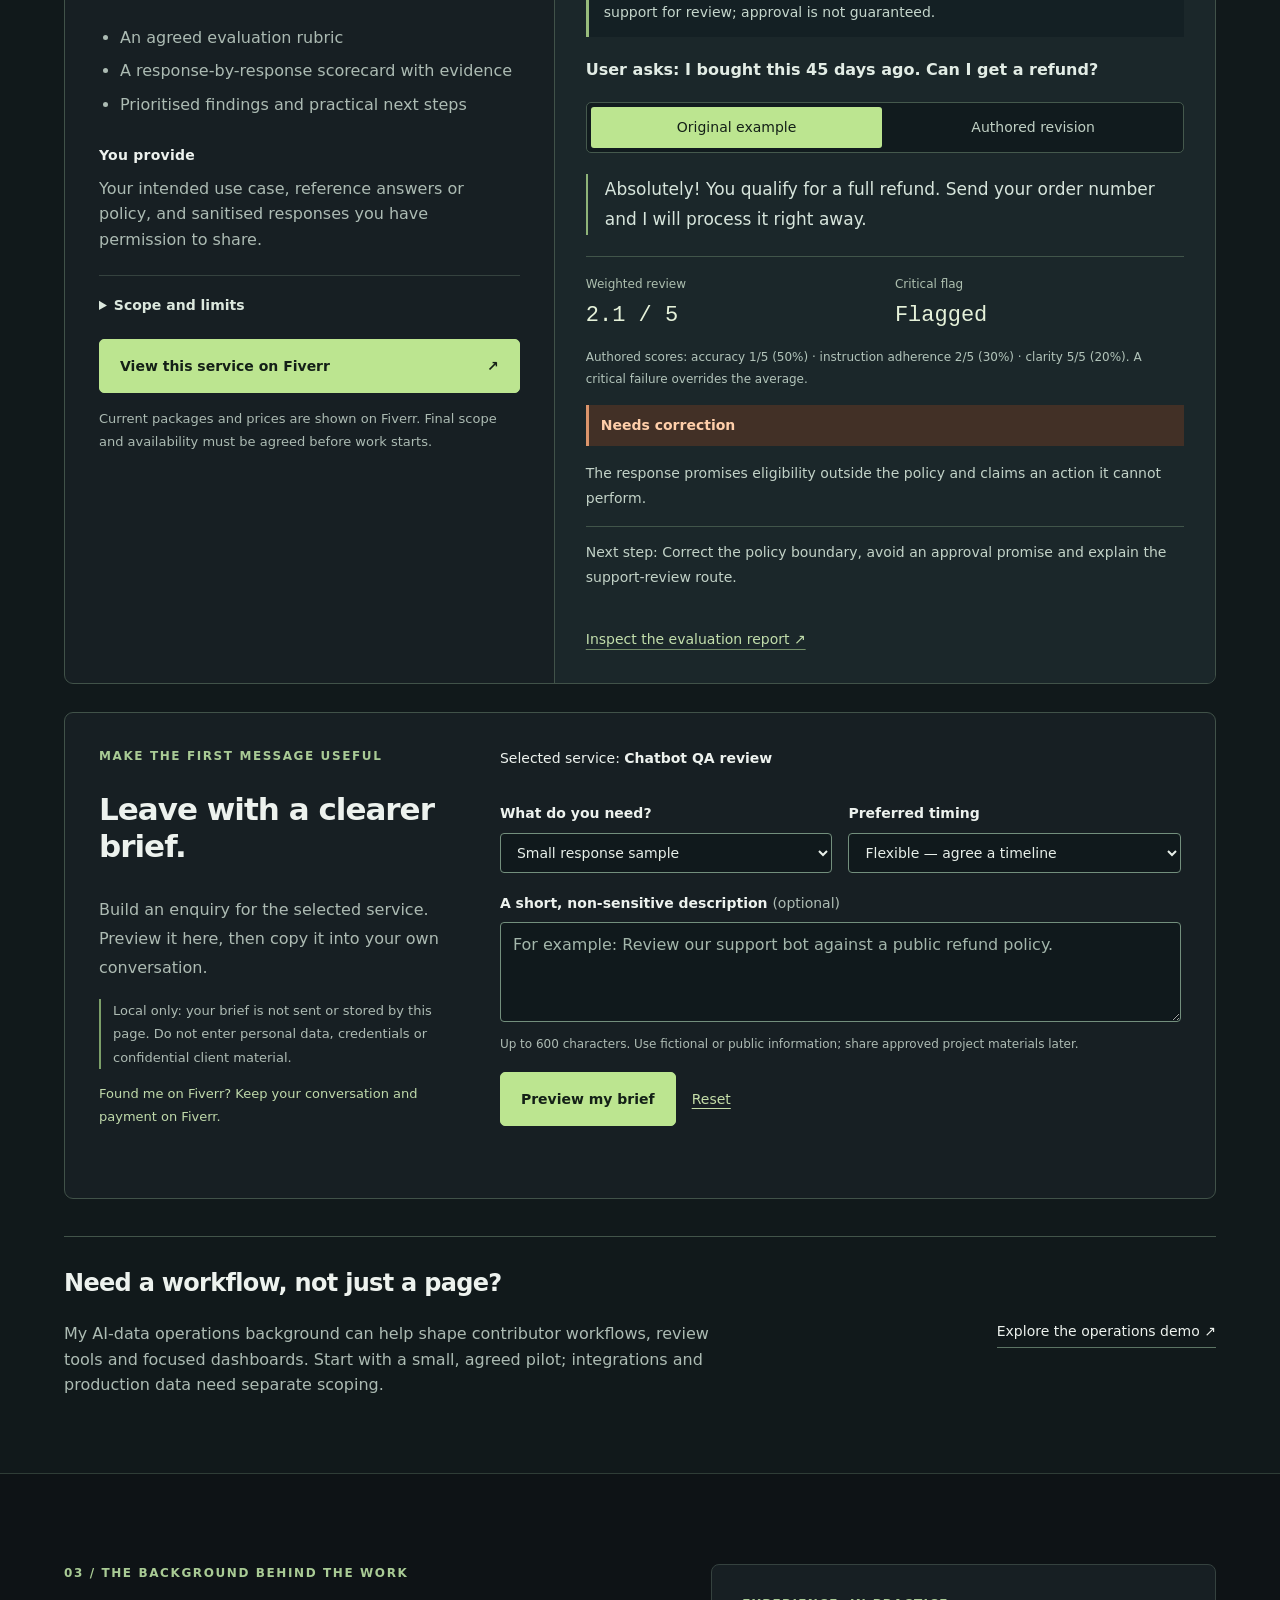
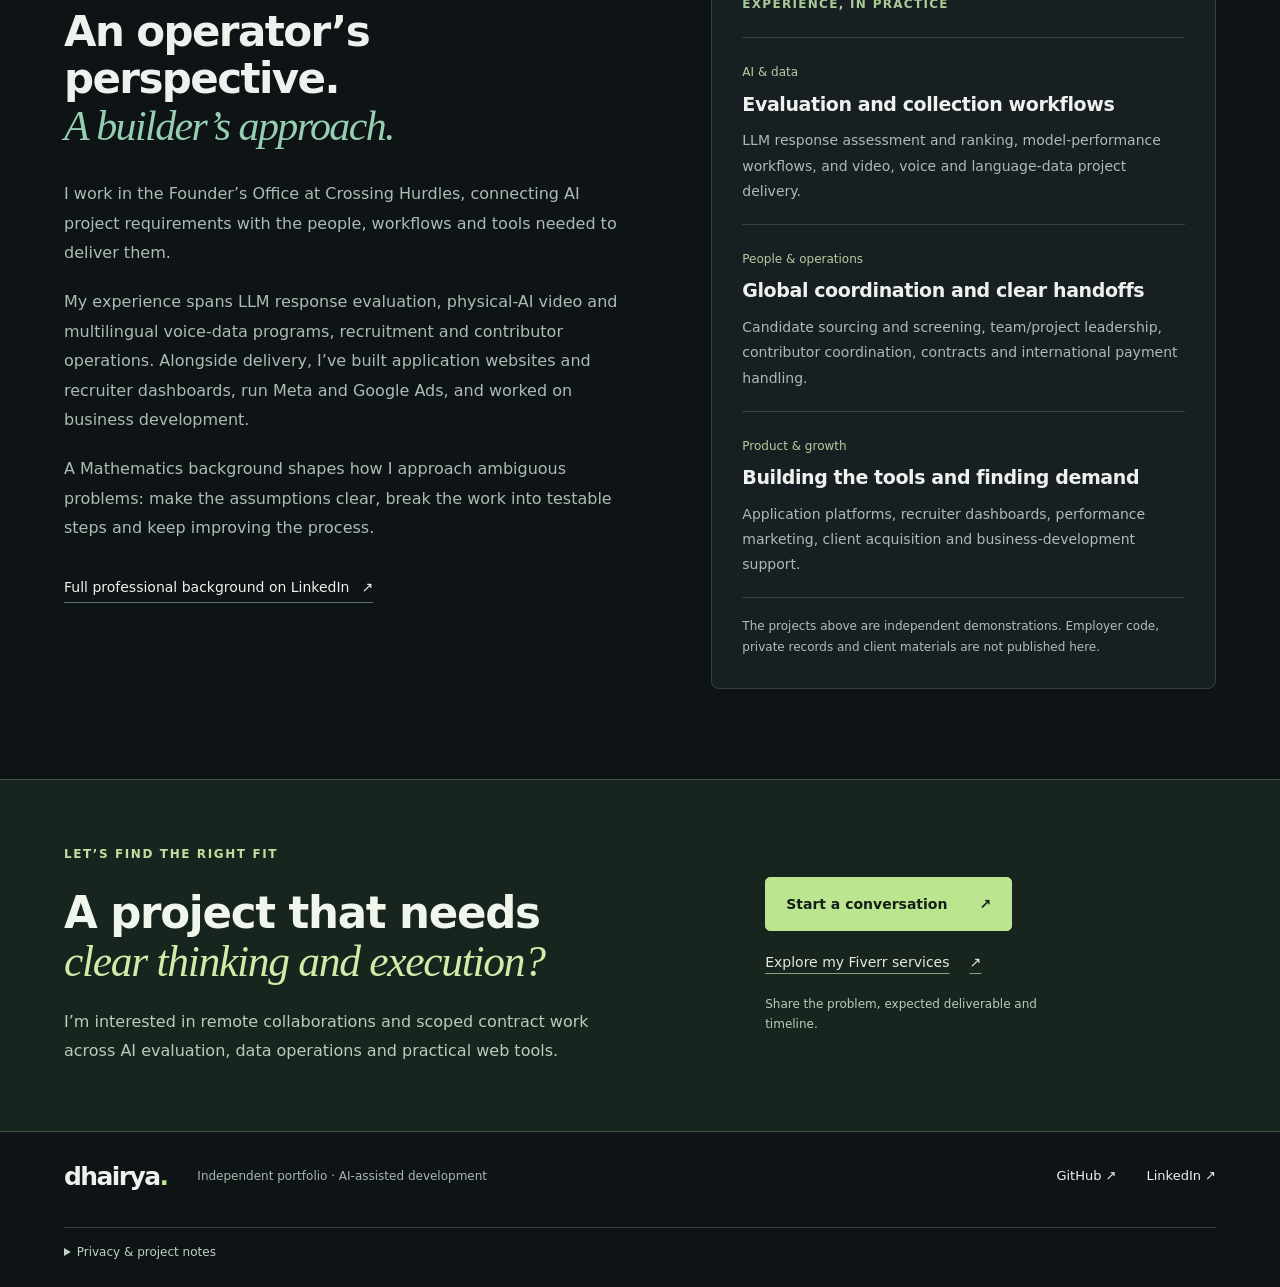
==== commit 31c1eb7d: "Add persistent light and dark appearance controls" ====
--- a/index.html
+++ b/index.html
@@ -1,5 +1,5 @@
 <!doctype html>
-<html lang="en">
+<html lang="en" data-theme="dark">
 <head>
   <meta charset="utf-8" />
   <meta name="viewport" content="width=device-width,initial-scale=1" />
@@ -11,15 +11,19 @@
   <meta property="og:type" content="website" />
   <title>Dhairya Sharma — AI operations & practical software</title>
   <link rel="icon" type="image/svg+xml" href="data:image/svg+xml,%3Csvg xmlns='http://www.w3.org/2000/svg' viewBox='0 0 32 32'%3E%3Crect width='32' height='32' rx='6' fill='%23122024'/%3E%3Cpath d='M8 7h7c7 0 11 3 11 9s-4 9-11 9H8V7zm5 4v10h2c4 0 6-2 6-5s-2-5-6-5h-2z' fill='%23c7f65b'/%3E%3C/svg%3E" />
-  <link rel="stylesheet" href="./styles.css?v=night-studio-1" />
+  <link rel="stylesheet" href="./styles.css?v=theme-choice-1" />
+  <link id="dark-theme-sheet" rel="stylesheet" href="./dark.css?v=theme-choice-1" />
+  <script src="./theme.js?v=theme-choice-1"></script>
   <script type="module" src="./site.js?v=delivery-lab-1"></script>
 </head>
 <body>
   <a class="skip-link" href="#main">Skip to content</a>
   <header class="header">
     <a class="wordmark" href="#home" aria-label="Dhairya Sharma home">dhairya<span aria-hidden="true">.</span></a>
-    <button type="button" class="menu-toggle" aria-expanded="false" aria-controls="navigation">Menu <span aria-hidden="true">+</span></button>
+    <button type="button" class="menu-toggle" aria-label="Menu" aria-expanded="false" aria-controls="navigation">Menu <span aria-hidden="true">+</span></button>
     <nav id="navigation" aria-label="Main navigation"><a href="#services">Try the services</a><a href="#work">Selected work</a><a href="#about">Background</a><a href="#contact" class="nav-contact">Let’s connect <span aria-hidden="true">↗</span></a></nav>
+    <div class="theme-switch" role="group" aria-label="Appearance"><button type="button" data-theme-choice="light" aria-pressed="false">Light</button><button type="button" data-theme-choice="dark" aria-pressed="true">Dark</button></div>
+    <span class="sr-only" id="theme-status" role="status"></span>
   </header>
   <main id="main">
     <section class="hero wrap" id="home" aria-labelledby="hero-title">
@@ -29,7 +33,7 @@
     <div class="capability-strip" aria-label="Areas of focus"><div class="wrap"><span>LLM EVALUATION</span><span aria-hidden="true">/</span><span>AI DATA PROGRAMS</span><span aria-hidden="true">/</span><span>WORKFLOW TOOLS</span><span aria-hidden="true">/</span><span>0 → 1 DELIVERY</span></div></div>
     <section class="work-section wrap" id="work" aria-labelledby="work-title">
       <div class="section-heading"><div><p class="eyebrow">01 / SELECTED WORK</p><h2 id="work-title">Useful ideas.<br /><em>Built to explore.</em></h2></div><p>These are independent, AI-assisted portfolio projects—not employer systems or client commissions. Try the demos and inspect the decisions behind them.</p></div>
-      <article class="featured-project"><div class="featured-visual"><a href="https://dhairyadevelops.github.io/ai-contributor-ops-demo/planner/index.html" aria-label="Open the Fieldwork Planning Lab"><img src="./planning-lab.png" width="1265" height="900" loading="lazy" alt="Planning Lab displaying a fictional brief, 66 estimated work hours, 75 available hours and two open review gates" /></a></div><div class="featured-copy"><p class="project-number">01 — OPERATIONS & PLANNING</p><h3>Give an AI-data brief<br />a delivery plan.</h3><p>Fieldwork connects a submission-review dashboard with a planning lab for LLM, physical-AI and voice-data scenarios.</p><ul class="project-points"><li>Make workload and capacity assumptions visible.</li><li>Keep prerequisites and manual review checks explicit.</li><li>Prepare a readable Markdown handoff.</li></ul><p class="project-boundary">Fictional data. Rules-based planning—not a live AI agent.</p><div class="project-links"><a href="./fieldwork-walkthrough.html">Watch the 2-minute walkthrough <span aria-hidden="true">↗</span></a><a href="https://dhairyadevelops.github.io/ai-contributor-ops-demo/planner/index.html">Try the planning lab <span aria-hidden="true">↗</span></a><a href="https://github.com/DhairyaDevelops/ai-contributor-ops-demo/blob/main/PLANNING_LAB.md">Read the case study <span aria-hidden="true">↗</span></a><a href="https://github.com/DhairyaDevelops/ai-contributor-ops-demo">View source <span aria-hidden="true">↗</span></a></div></div></article>
+      <article class="featured-project"><div class="featured-visual"><a href="https://dhairyadevelops.github.io/ai-contributor-ops-demo/planner/index.html" aria-label="Open the Fieldwork Planning Lab"><img src="./planning-lab.png" width="1265" height="900" loading="lazy" alt="Planning Lab displaying a fictional brief, 66 estimated work hours, 75 available hours and two open review gates" /></a></div><div class="featured-copy"><p class="project-number">01 — OPERATIONS & PLANNING</p><h3>Give an AI-data brief<br />a delivery plan.</h3><p>Fieldwork connects a submission-review dashboard with a planning lab for LLM, physical-AI and voice-data scenarios.</p><ul class="project-points"><li>Make workload and capacity assumptions visible.</li><li>Keep prerequisites and manual review checks explicit.</li><li>Prepare a readable Markdown handoff.</li></ul><p class="project-boundary">Fictional data. Rules-based planning—not a live AI agent.</p><div class="project-links"><a href="./fieldwork-walkthrough.html">Watch the 2-minute walkthrough <span aria-hidden="true">↗</span></a><a href="./fieldwork-walkthrough.html">Watch the 2-minute walkthrough <span aria-hidden="true">↗</span></a><a href="https://dhairyadevelops.github.io/ai-contributor-ops-demo/planner/index.html">Try the planning lab <span aria-hidden="true">↗</span></a><a href="https://github.com/DhairyaDevelops/ai-contributor-ops-demo/blob/main/PLANNING_LAB.md">Read the case study <span aria-hidden="true">↗</span></a><a href="https://github.com/DhairyaDevelops/ai-contributor-ops-demo">View source <span aria-hidden="true">↗</span></a></div></div></article>
       <div class="project-grid"><article class="project-card evaluation-card"><div class="report-preview" aria-label="Illustrative output from the synthetic LLM evaluation example"><div class="report-top"><span>LLM EVALUATION LAB</span><span>PYTHON</span></div><div class="report-body"><p class="report-key">case: refund_policy / variant: draft</p><div class="report-line"><span>Weighted score</span><strong>3.5 <small>/ 5</small></strong></div><div class="report-line"><span>Critical failure</span><strong class="failure">FLAGGED</strong></div><div class="report-rule"></div><div class="report-verdict"><span>FINAL DECISION</span><strong>FAIL</strong></div><p class="report-caption">An authored example. A passing average cannot override a critical failure.</p></div></div><div class="card-copy"><p class="project-number">02 — EVALUATION METHODOLOGY</p><h3>Make review decisions<br />easy to inspect.</h3><p>A Python toolkit for weighted rubrics, critical-failure gates and matched-case comparisons, with reproducible reports.</p><p class="project-boundary">Synthetic responses and scores—not a live model benchmark.</p><div class="project-links"><a href="https://github.com/DhairyaDevelops/llm-evaluation-lab/blob/main/reports/demo/report.md">Explore the report <span aria-hidden="true">↗</span></a><a href="https://github.com/DhairyaDevelops/llm-evaluation-lab/blob/main/CASE_STUDY.md">Case study <span aria-hidden="true">↗</span></a></div></div></article>
       <article class="project-card"><div class="landing-preview"><a href="https://dhairyadevelops.github.io/react-landing-page/" aria-label="Open the Fieldnote Studio landing-page demo"><img src="./fieldnote.png" width="1265" height="712" alt="Fieldnote Studio's responsive landing-page concept with editorial typography and a fictional design preview" loading="lazy" /></a></div><div class="card-copy"><p class="project-number">03 — RESPONSIVE WEB DEVELOPMENT</p><h3>A thoughtful<br />first impression.</h3><p>An original React landing page with responsive navigation, accessible form feedback and a local-only project-brief preview.</p><p class="project-boundary">A fictional studio. No live enquiries or commercial-results claims.</p><div class="project-links"><a href="https://dhairyadevelops.github.io/react-landing-page/">Try the live demo <span aria-hidden="true">↗</span></a><a href="https://github.com/DhairyaDevelops/react-landing-page/blob/main/CASE_STUDY.md">Case study <span aria-hidden="true">↗</span></a></div></div></article></div>
       <a class="all-source" href="https://github.com/DhairyaDevelops">Explore all projects on GitHub <span aria-hidden="true">↗</span></a>
@@ -52,12 +56,12 @@
           <a id="offer-proof" class="sample-proof" href="https://github.com/DhairyaDevelops/llm-evaluation-lab/blob/main/reports/demo/report.md">Inspect the evaluation report ↗</a>
         </div>
       </div>
-      <section class="brief-builder" aria-labelledby="brief-title"><div class="brief-intro"><p class="eyebrow">MAKE THE FIRST MESSAGE USEFUL</p><h3 id="brief-title">Leave with a clearer brief.</h3><p>Build an enquiry for the selected service. Preview it here, then copy it into your own conversation.</p><p class="local-note">Local only: nothing is sent or stored by this page. Do not enter personal data, credentials or confidential client material.</p><p class="platform-note">Found me on Fiverr? Keep your conversation and payment on Fiverr.</p></div><form id="brief-form"><p class="selected-service">Selected service: <strong id="brief-service">Chatbot QA review</strong></p><div class="brief-fields"><div><label for="brief-scope">What do you need?</label><select id="brief-scope" required></select></div><div><label for="brief-timing">Preferred timing</label><select id="brief-timing"><option>Flexible — agree a timeline</option><option>Within 2 weeks, if feasible</option><option>Within a month</option></select></div></div><label for="brief-context">A short, non-sensitive description <span>(optional)</span></label><textarea id="brief-context" maxlength="600" rows="3" placeholder="For example: Review our support bot against a public refund policy." aria-describedby="brief-privacy"></textarea><p id="brief-privacy" class="field-help">Up to 600 characters. Use fictional or public information; share approved project materials later.</p><div class="brief-actions"><button class="button dark" type="submit">Preview my brief</button><button class="plain-button" type="reset">Reset</button></div><div id="brief-result" hidden><label for="brief-output">Your enquiry draft</label><textarea id="brief-output" readonly rows="12"></textarea><div class="brief-actions"><button class="button outline" id="copy-brief" type="button">Copy brief</button><button class="plain-button" id="download-brief" type="button">Download .txt</button><a id="brief-gig" href="https://www.fiverr.com/dhairya_sharma5/evaluate-your-ai-chatbot-and-deliver-a-detailed-qa-scorecard">Continue on Fiverr ↗</a></div></div><p id="brief-status" role="status"></p></form></section>
+      <section class="brief-builder" aria-labelledby="brief-title"><div class="brief-intro"><p class="eyebrow">MAKE THE FIRST MESSAGE USEFUL</p><h3 id="brief-title">Leave with a clearer brief.</h3><p>Build an enquiry for the selected service. Preview it here, then copy it into your own conversation.</p><p class="local-note">Local only: your brief is not sent or stored by this page. Do not enter personal data, credentials or confidential client material.</p><p class="platform-note">Found me on Fiverr? Keep your conversation and payment on Fiverr.</p></div><form id="brief-form"><p class="selected-service">Selected service: <strong id="brief-service">Chatbot QA review</strong></p><div class="brief-fields"><div><label for="brief-scope">What do you need?</label><select id="brief-scope" required></select></div><div><label for="brief-timing">Preferred timing</label><select id="brief-timing"><option>Flexible — agree a timeline</option><option>Within 2 weeks, if feasible</option><option>Within a month</option></select></div></div><label for="brief-context">A short, non-sensitive description <span>(optional)</span></label><textarea id="brief-context" maxlength="600" rows="3" placeholder="For example: Review our support bot against a public refund policy." aria-describedby="brief-privacy"></textarea><p id="brief-privacy" class="field-help">Up to 600 characters. Use fictional or public information; share approved project materials later.</p><div class="brief-actions"><button class="button dark" type="submit">Preview my brief</button><button class="plain-button" type="reset">Reset</button></div><div id="brief-result" hidden><label for="brief-output">Your enquiry draft</label><textarea id="brief-output" readonly rows="12"></textarea><div class="brief-actions"><button class="button outline" id="copy-brief" type="button">Copy brief</button><button class="plain-button" id="download-brief" type="button">Download .txt</button><a id="brief-gig" href="https://www.fiverr.com/dhairya_sharma5/evaluate-your-ai-chatbot-and-deliver-a-detailed-qa-scorecard">Continue on Fiverr ↗</a></div></div><p id="brief-status" role="status"></p></form></section>
       <aside class="custom-work"><div><h3>Need a workflow, not just a page?</h3><p>My AI-data operations background can help shape contributor workflows, review tools and focused dashboards. Start with a small, agreed pilot; integrations and production data need separate scoping.</p></div><a class="text-link" href="https://dhairyadevelops.github.io/ai-contributor-ops-demo/planner/index.html">Explore the operations demo ↗</a></aside>
     </div></section>
     <section class="about-section wrap" id="about" aria-labelledby="about-title"><div class="about-intro"><p class="eyebrow">03 / THE BACKGROUND BEHIND THE WORK</p><h2 id="about-title">An operator’s perspective.<br /><em>A builder’s approach.</em></h2><p>I work in the Founder’s Office at Crossing Hurdles, connecting AI project requirements with the people, workflows and tools needed to deliver them.</p><p>My experience spans LLM response evaluation, physical-AI video and multilingual voice-data programs, recruitment and contributor operations. Alongside delivery, I’ve built application websites and recruiter dashboards, run Meta and Google Ads, and worked on business development.</p><p>A Mathematics background shapes how I approach ambiguous problems: make the assumptions clear, break the work into testable steps and keep improving the process.</p><a class="text-link" href="https://www.linkedin.com/in/dhairyasharma23/">Full professional background on LinkedIn <span aria-hidden="true">↗</span></a></div><div class="experience-notes"><p class="experience-heading">EXPERIENCE, IN PRACTICE</p><article><span>AI & data</span><h3>Evaluation and collection workflows</h3><p>LLM response assessment and ranking, model-performance workflows, and video, voice and language-data project delivery.</p></article><article><span>People & operations</span><h3>Global coordination and clear handoffs</h3><p>Candidate sourcing and screening, team/project leadership, contributor coordination, contracts and international payment handling.</p></article><article><span>Product & growth</span><h3>Building the tools and finding demand</h3><p>Application platforms, recruiter dashboards, performance marketing, client acquisition and business-development support.</p></article><p class="experience-disclaimer">The projects above are independent demonstrations. Employer code, private records and client materials are not published here.</p></div></section>
     <section class="contact-section" id="contact" aria-labelledby="contact-title"><div class="wrap contact-layout"><div><p class="eyebrow">LET’S FIND THE RIGHT FIT</p><h2 id="contact-title">A project that needs<br /><em>clear thinking and execution?</em></h2><p>I’m interested in remote collaborations and scoped contract work across AI evaluation, data operations and practical web tools.</p></div><div class="contact-actions"><a class="button lime" href="https://www.linkedin.com/in/dhairyasharma23/">Start a conversation <span aria-hidden="true">↗</span></a><a class="contact-secondary" href="https://www.fiverr.com/dhairya_sharma5">Explore my Fiverr services <span aria-hidden="true">↗</span></a><span>Share the problem, expected deliverable and timeline.</span></div></div></section>
   </main>
-  <footer class="footer wrap"><a class="wordmark" href="#home">dhairya<span aria-hidden="true">.</span></a><p>Independent portfolio · AI-assisted development</p><a href="https://github.com/DhairyaDevelops">GitHub ↗</a><a href="https://www.linkedin.com/in/dhairyasharma23/">LinkedIn ↗</a><details class="privacy-note"><summary>Privacy & project notes</summary><p>The brief builder runs locally in your browser; it does not send or store entries. Copying writes the draft to your clipboard; downloading saves a text file on your device. There is no live AI, website crawler, analytics script, cookie or application storage. GitHub Pages may log connection information for security. External links follow their destination’s privacy practices. Samples are fictional and disclose their limits; professional experience is separate from demo results. Any use of AI tools with client material requires agreed permission and appropriate data handling.</p><a href="https://docs.github.com/en/pages/getting-started-with-github-pages/what-is-github-pages#data-collection">GitHub Pages data collection</a></details></footer>
+  <footer class="footer wrap"><a class="wordmark" href="#home">dhairya<span aria-hidden="true">.</span></a><p>Independent portfolio · AI-assisted development</p><a href="https://github.com/DhairyaDevelops">GitHub ↗</a><a href="https://www.linkedin.com/in/dhairyasharma23/">LinkedIn ↗</a><details class="privacy-note"><summary>Privacy & project notes</summary><p>The brief builder runs locally in your browser; it does not send or store entries. Copying writes the draft to your clipboard; downloading saves a text file on your device. Only your Light/Dark preference is saved in this browser. There is no live AI, website crawler, analytics script or cookie. GitHub Pages may log connection information for security. External links follow their destination’s privacy practices. Samples are fictional and disclose their limits; professional experience is separate from demo results. Any use of AI tools with client material requires agreed permission and appropriate data handling.</p><a href="https://docs.github.com/en/pages/getting-started-with-github-pages/what-is-github-pages#data-collection">GitHub Pages data collection</a></details></footer>
 </body>
 </html>
--- a/styles.css
+++ b/styles.css
@@ -9,135 +9,32 @@
 @media(max-width:400px){.hero-card-top{font-size:12px;flex-wrap:wrap;gap:5px}.hero h1{font-size:35px}.about-intro h2{font-size:33px}.hero .eyebrow{font-size:12px;letter-spacing:.6px}.hero-card-bottom strong{font-size:17px}.hero-card-bottom p{font-size:13px}.hero-caption{font-size:12px}.footer p{font-size:12px}.report-key{font-size:12px;overflow-wrap:anywhere}}
 @media(max-width:760px){.service h3 br{display:initial}}
 
+/* Appearance controls remain visible outside the mobile navigation. */
+.header { gap: 24px; }
+.theme-switch { display: flex; flex-shrink: 0; gap: 3px; padding: 4px; border: 1px solid #b8c8bd; border-radius: 99px; background: #edf2e9; }
+.theme-switch button { min-height: 36px; padding: 6px 12px; border: 0; border-radius: 99px; background: transparent; color: #3d5547; font-size: 14px; line-height: 1.4; cursor: pointer; }
+.theme-switch button:hover { background: #dce7d8; }
+.theme-switch button[aria-pressed=true] { background: #173c34; color: #fff; }
+@media(min-width:761px) and (max-width:1050px) {
+  .header { gap: 16px; }
+  .header #navigation { gap: 16px; }
+  .nav-contact { gap: 10px; padding: 9px 12px; }
+}
+@media(max-width:760px) {
+  .header { gap: 12px; }
+  .theme-switch { order: 1; margin-left: auto; }
+  .menu-toggle { order: 2; }
+  .theme-switch button { padding: 6px 10px; }
+}
+@media(max-width:480px) {
+  .header { gap: 8px; }
+  .header .wordmark { font-size: 26px; }
+  .theme-switch button { padding: 6px 8px; }
+  .menu-toggle { font-size: 0; gap: 0; width: 38px; height: 42px; padding: 6px; justify-content: center; flex-shrink: 0; }
+  .menu-toggle span { font-size: 22px; }
+}
+
 /* Buyer-facing delivery lab: real controls, visible outputs and explicit limits. */
 [hidden]{display:none!important}.sr-only{position:absolute;width:1px;height:1px;padding:0;margin:-1px;overflow:hidden;clip:rect(0,0,0,0);white-space:nowrap;border:0}.hero-proof-note{font-size:14px;color:var(--muted);margin:18px 0 0}.service-picker{display:grid;grid-template-columns:repeat(3,minmax(0,1fr));gap:14px;margin:0 0 26px}.service-choice{min-width:0;text-align:left;cursor:pointer;border:1px solid #becdba;border-radius:7px;background:#fcfdfb;padding:23px;color:var(--ink);transition:background .15s,border-color .15s}.service-choice span{display:block;font-size:12px;letter-spacing:.7px;color:#55704c}.service-choice strong{display:block;font-size:20px;line-height:1.3;letter-spacing:-.45px;margin:12px 0 8px}.service-choice small{font-size:14px;line-height:1.6;display:block}.service-choice:hover{border-color:#276d55}.service-choice.selected{background:#173c34;color:#fff;border-color:#173c34}.service-choice.selected span{color:#c5e796}.service-choice.selected small{color:#d5e2d9}.offer-layout{display:grid;grid-template-columns:.85fr 1.15fr;border:1px solid #ccd9c7;background:#fcfdfb;border-radius:9px;overflow:hidden}.offer-copy{padding:34px;min-width:0}.offer-copy .eyebrow{font-size:12px;letter-spacing:1px}.offer-copy h3{font-size:32px;line-height:1.18;letter-spacing:-1px}.offer-copy>p{font-size:16px;color:#526359}.offer-copy h4,.handoff-list h4{font-size:14px;letter-spacing:.25px;margin:23px 0 9px}.offer-copy ul{padding-left:21px;font-size:16px;color:#3f5f4d}.offer-copy li{padding:4px 0}.offer-boundaries{border-top:1px solid var(--line);padding:18px 0 23px;margin-top:22px;color:#53685a;font-size:14px}.offer-boundaries summary{cursor:pointer;font-weight:600;color:#243f30}.offer-boundaries p{margin:14px 0 0;line-height:1.8}.offer-copy .button{gap:14px;font-size:14px;width:100%}.offer-copy .package-note{font-size:13px;line-height:1.75;margin:15px 0 0}.sample-surface{background:#eef2ed;padding:31px;border-left:1px solid #ccd9c7;min-width:0}.sample-label{font:12px/1.6 ui-monospace,monospace;color:#45695a;letter-spacing:1px}.sample-heading h4{font-size:23px;line-height:1.25;letter-spacing:-.6px;margin:12px 0}.sample-heading p{font-size:14px;line-height:1.75;color:#50665a}.field-label,.brief-builder label{display:block;font-size:14px;font-weight:600;margin:19px 0 8px}.sample-surface select,.brief-builder select,.brief-builder textarea{font:inherit;line-height:1.5;width:100%;max-width:100%;background:#fff;color:var(--ink);border:1px solid #adbfad;border-radius:4px;padding:10px 12px}.sample-surface select{font-size:14px}.sample-reference{font-size:14px;line-height:1.75;background:#fff;border-left:3px solid #789872;padding:12px 15px;margin:18px 0}.sample-prompt{font-size:16px;font-weight:600;line-height:1.6;margin:20px 0}.segmented{display:flex;gap:5px;background:#dfe7dd;padding:4px;border-radius:5px;margin:18px 0}.segmented button{flex:1;min-width:0;border:0;border-radius:3px;padding:9px 10px;background:transparent;font-size:14px;color:#345146;cursor:pointer}.segmented button[aria-pressed=true]{background:#fff;color:#132d25;box-shadow:0 1px 4px #17382417}.sample-surface blockquote{margin:21px 0;padding:0 0 0 17px;border-left:2px solid #729078;font-size:17px;line-height:1.8;color:#243e33}.score-row{display:grid;grid-template-columns:1fr 1fr;gap:20px;border-top:1px solid #ccd8c8;padding-top:18px}.score-row span{display:block;font-size:12px;color:#607465}.score-row strong{display:block;font:22px/1.5 ui-monospace,monospace;margin-top:5px}.rubric-note{font-size:12px;color:#5a715f;line-height:1.8;margin:15px 0}.example-verdict{font-size:14px;font-weight:650;background:#f9e7d9;color:#75371c;padding:9px 12px;border-left:3px solid #ad643e}.example-verdict.meets{background:#dfeccc;color:#2f5127;border-left-color:#5f873d}#qa-finding,.next-step{font-size:14px;line-height:1.8;margin:15px 0}.next-step{border-top:1px solid #ccd8c8;padding-top:13px}.sample-proof{display:inline-block;font-size:14px;margin-top:23px;text-underline-offset:5px}.website-capture{padding:14px;background:#dfe6d7;border:1px solid #cad8c0;border-radius:4px;min-height:230px;max-height:590px;overflow:auto}.website-capture img{border:1px solid #c7cebe;border-radius:3px;width:100%;height:auto;margin:auto}.website-capture img.mobile-capture{width:240px;max-width:100%}.handoff-list p{font-size:14px;color:#50665a;line-height:1.8}.result-count{font-size:13px;color:#5c7160}.issue-row{background:#fff;border:1px solid #cbd9c6;margin:12px 0;border-radius:5px;font-size:14px}.issue-row summary{cursor:pointer;padding:13px;line-height:1.7}.issue-priority{display:inline-block;border:1px solid #beccba;border-radius:3px;padding:1px 7px;font-size:12px;margin-right:10px;color:#405b38}.issue-row>div{padding:0 16px 7px}.issue-row p{line-height:1.8;margin:8px 0 14px}.issue-row p strong{font-weight:650}.brief-builder{display:grid;grid-template-columns:.68fr 1.32fr;gap:50px;background:#fff;border:1px solid #cbd9c6;border-radius:9px;margin-top:28px;padding:34px}.brief-intro h3{font-size:31px;letter-spacing:-1px;line-height:1.2}.brief-intro>p:not(.eyebrow){font-size:16px;color:#50665a;line-height:1.8}.brief-intro>p.local-note{font-size:13px;border-left:2px solid #9bb683;padding-left:12px}.brief-intro>p.platform-note{font-size:13px;color:#315745}.brief-builder form{min-width:0}.brief-builder .selected-service{font-size:14px;margin:0 0 14px}.brief-fields{display:grid;grid-template-columns:1fr 1fr;gap:16px}.brief-builder label span{font-weight:400;color:#5a7062}.brief-builder textarea{resize:vertical;min-height:100px;font-size:16px}.brief-builder select{font-size:14px}.brief-builder .field-help{font-size:12px;color:#5a7062;margin:5px 0 14px}.brief-actions{display:flex;align-items:center;flex-wrap:wrap;gap:16px;margin-top:18px}.brief-actions .button{cursor:pointer}.plain-button{background:none;border:0;padding:9px 0;text-decoration:underline;text-underline-offset:4px;color:#315943;cursor:pointer;font-size:14px}.outline{border-color:#9eb295;background:#fff;color:#1d3d2b}.brief-actions a{font-size:14px;text-underline-offset:4px}#brief-result{border-top:1px solid var(--line);margin-top:24px;padding-top:6px}#brief-output{font:14px/1.8 ui-monospace,monospace;background:#f5f8f2}#brief-status{font-size:13px;line-height:1.75;color:#315745;margin:15px 0 0;min-height:23px}.custom-work{display:flex;justify-content:space-between;align-items:center;gap:35px;border-top:1px solid #cbd9c6;padding-top:33px;margin-top:37px}.custom-work h3{font-size:24px;letter-spacing:-.7px}.custom-work p{font-size:16px;max-width:660px;color:#50665a;margin-bottom:0}.custom-work>a{flex-shrink:0}input:focus-visible,select:focus-visible,textarea:focus-visible{outline:3px solid #247ba1;outline-offset:3px}
 @media(max-width:1050px){.offer-copy{padding:26px}.sample-surface{padding:25px}.service-choice{padding:19px}.service-choice strong{font-size:18px}.brief-builder{gap:28px;padding:27px}.brief-fields{grid-template-columns:1fr;gap:0}.custom-work{display:block}.custom-work>a{margin-top:22px}}
 @media(max-width:760px){.service-picker{grid-template-columns:1fr;gap:10px}.service-choice{padding:16px 19px}.service-choice strong{font-size:21px;margin:5px 0}.service-choice small{font-size:14px}.offer-layout{grid-template-columns:1fr}.sample-surface{border-left:0;border-top:1px solid #ccd9c7;padding:23px}.offer-copy{padding:25px}.offer-copy h3{font-size:29px}.brief-builder{grid-template-columns:1fr;gap:15px;padding:25px}.brief-fields{grid-template-columns:1fr}.brief-intro h3{font-size:29px}.sample-heading h4{font-size:23px}.segmented button{padding:8px;font-size:14px}.score-row{gap:12px}.score-row strong{font-size:20px}.website-capture{max-height:480px}.hero-proof-note{font-size:14px}}
-
-/* Night Studio — a shared dark palette across content and working surfaces.
-   Genuine project screenshots retain their original colours. */
-:root {
-  color-scheme: dark;
-  --page: #0e1316;
-  --surface: #171f23;
-  --surface-raised: #202b2f;
-  --ink: #edf2ee;
-  --muted: #acbbb3;
-  --line: #35423f;
-  --lime: #bce590;
-  --teal: #96ceb1;
-  background: var(--page);
-  color: var(--ink);
-}
-body { background: var(--page); }
-::selection { background: #bce590; color: #101b13; }
-.header { border-color: var(--line); }
-.wordmark span { color: var(--lime); }
-.nav-contact { border-color: #4b5e53; background: #19261f; }
-.header nav>a:hover { color: var(--lime); }
-.eyebrow,.hero .eyebrow,.project-number,.experience-heading,.sample-label { color: #a9cb95; }
-.hero h1 em,.section-heading h2 em,.about-intro h2 em { color: var(--teal); }
-.hero h1 { text-wrap: balance; }
-.hero-description,.section-heading>p,.hero-proof-note { color: var(--muted); }
-.dark,.lime { background: var(--lime); color: #142017; border-color: var(--lime); }
-.dark:hover,.lime:hover { background: #d0f4a9; color: #142017; border-color: #d0f4a9; }
-.text-link { border-color: #5c7464; }
-.text-link:hover,.all-source:hover,.sample-proof:hover,.footer>a:hover { color: var(--lime); }
-.hero-note p { color: #d0ddd4; }
-.hero-note p span { color: var(--muted); }
-.note-rule { background: #8fb977; }
-.hero-work {
-  background: linear-gradient(145deg,#22332b,#182226 75%);
-  border-color: #425747;
-  box-shadow: 0 24px 70px #0004;
-}
-.hero-card-top { color: #b1c4b6; }
-.hero-image-link { background: var(--surface); border-color: #506453; box-shadow: 0 10px 22px #0003; }
-.hero-card-bottom p { color: var(--muted); }
-.round-link { border-color: #60765e; color: var(--lime); }
-.round-link:hover { background: var(--lime); color: #142017; }
-.hero-caption { border-color: #3c4d41; color: #a8b9ad; }
-.capability-strip { background: #121b1b; border-color: #2e3d36; }
-.capability-strip>div { color: #b4cbb9; }
-.capability-strip span[aria-hidden] { color: #738c7b; }
-.featured-project,.project-card,.experience-notes { background: var(--surface); border-color: var(--line); }
-.featured-visual { background: #1b2c31; }
-.featured-visual>a,.landing-preview>a { border-color: #50625a; box-shadow: 0 16px 28px #0003; }
-.featured-copy>p:not(.project-number):not(.project-boundary),
-.card-copy>p:not(.project-number):not(.project-boundary),
-.about-intro>p:not(.eyebrow) { color: var(--muted); }
-.project-points li { color: #b8cebc; }
-.project-points li::before { color: #a3c982; }
-.project-boundary { color: #a4b8a9; border-color: #607c56; }
-.project-links a { text-decoration-color: #637f6b; }
-.project-links a:hover { color: var(--lime); }
-.landing-preview { background: #242d24; }
-.report-preview { background: #10262b; }
-.report-caption,.report-key,.report-line small { color: #a0c2ba; }
-.report-rule { border-color: #405d5b; }
-.services-section { background: #11191b; border-color: #2f3d37; }
-.service-choice { background: var(--surface); border-color: #44554a; color: var(--ink); }
-.service-choice span { color: #a7bba7; }
-.service-choice small { color: var(--muted); }
-.service-choice:hover { background: #1e2e25; border-color: #a0c87e; }
-.service-choice.selected { background: #253d2b; border-color: #bce590; box-shadow: inset 0 0 0 1px #bce590; }
-.service-choice.selected span { color: #ceecae; }
-.service-choice.selected small { color: #d3e3d2; }
-.offer-layout,.brief-builder { background: var(--surface); border-color: #415249; }
-.offer-copy>p,.offer-copy ul,.offer-boundaries,.offer-copy .package-note { color: var(--muted); }
-.offer-boundaries summary { color: #dce8de; }
-.sample-surface { background: #1b272a; border-color: #415249; }
-.sample-heading p,.handoff-list p,.rubric-note,.result-count { color: #b2c4ba; }
-.sample-surface select,.brief-builder select,.brief-builder textarea {
-  background: #10191c;
-  color: #e7efe9;
-  border-color: #738f7d;
-}
-.brief-builder textarea::placeholder { color: #a3b6ab; opacity: 1; }
-.sample-reference { background: #142024; color: #c5d6cc; border-color: #98bc7c; }
-.sample-prompt { color: #e2ece5; }
-.segmented { background: #111b1e; border: 1px solid #45594d; }
-.segmented button { color: #c0d0c4; }
-.segmented button:hover { background: #293b30; }
-.segmented button[aria-pressed=true] { background: #bce590; color: #142017; box-shadow: none; }
-.sample-surface blockquote { color: #d7e5dc; border-color: #8eb378; }
-.score-row,.next-step { border-color: #41554a; }
-.score-row span { color: #adbfaf; }
-.score-row strong { color: #e5f1d9; }
-.example-verdict { background: #423026; color: #ffcfaa; border-color: #db946b; }
-.example-verdict.meets { background: #263e2c; color: #cfedb3; border-color: #a7d47d; }
-#qa-finding,.next-step { color: #c2d2c7; }
-.sample-proof { color: #c2deac; text-decoration-color: #75906b; }
-.website-capture { background: #10191c; border-color: #44564b; }
-.website-capture img { border-color: #647865; }
-.issue-row { background: #131f22; border-color: #556d5e; color: #d0dfd5; }
-.issue-row summary:hover { background: #22332b; }
-.issue-priority { background: #20372b; border-color: #76966d; color: #c8e2b4; }
-.brief-intro>p:not(.eyebrow),.brief-builder label span,.brief-builder .field-help { color: #adbbb3; }
-.brief-intro>p.local-note { border-color: #7c9f69; }
-.brief-intro>p.platform-note,#brief-status { color: #bfd9aa; }
-#brief-output { background: #0e171a; color: #d5e4da; }
-.plain-button { color: #c4dda8; }
-.outline { background: #213027; border-color: #8ca976; color: #e1efd7; }
-.outline:hover { background: #30432e; }
-.custom-work { border-color: #42544a; }
-.custom-work p,.experience-notes article>p { color: var(--muted); }
-.experience-notes article,.experience-disclaimer { border-color: var(--line); }
-.experience-notes article>span { color: #b4cc9e; }
-.experience-disclaimer { color: #afc0b4; }
-.contact-section { background: #17251e; border-top: 1px solid #3e5442; border-bottom: 1px solid #3e5442; }
-.contact-section .eyebrow { color: #c4dd9e; }
-.contact-section h2 em { color: #d1eba9; }
-.contact-section p:not(.eyebrow),.contact-actions>span { color: #bacbbd; }
-.contact-secondary { color: #e0ebdd; text-decoration-color: #8aa178; }
-.footer p,.privacy-note { color: #a8b7ad; }
-.privacy-note summary { color: #c1d0c2; }
-.privacy-note a { color: #bfd4b6; }
-.skip-link { background: var(--lime); color: #142017; }
-a:focus-visible,button:focus-visible,summary:focus-visible,
-input:focus-visible,select:focus-visible,textarea:focus-visible { outline-color: #c3eafa; }
-@media(max-width:760px) {
-  .header nav { background: #1b272a; border-color: #617568; box-shadow: 0 16px 32px #0008; }
-  .menu-toggle { color: #edf2ee; background: #192421; border-color: #748c79; }
-  .sample-surface { border-top-color: #415249; }
-}
--- a/dark.css
+++ b/dark.css
@@ -0,0 +1,131 @@
+/* Night Studio — a shared dark palette across content and working surfaces.
+   Genuine project screenshots retain their original colours. */
+:root {
+  color-scheme: dark;
+  --page: #0e1316;
+  --surface: #171f23;
+  --surface-raised: #202b2f;
+  --ink: #edf2ee;
+  --muted: #acbbb3;
+  --line: #35423f;
+  --lime: #bce590;
+  --teal: #96ceb1;
+  background: var(--page);
+  color: var(--ink);
+}
+body { background: var(--page); }
+::selection { background: #bce590; color: #101b13; }
+.header { border-color: var(--line); }
+.theme-switch { background: #16221d; border-color: #526954; }
+.theme-switch button { color: #c4d4c7; }
+.theme-switch button:hover { background: #2b3d2d; }
+.theme-switch button[aria-pressed=true] { background: #bce590; color: #142017; }
+.wordmark span { color: var(--lime); }
+.nav-contact { border-color: #4b5e53; background: #19261f; }
+.header nav>a:hover { color: var(--lime); }
+.eyebrow,.hero .eyebrow,.project-number,.experience-heading,.sample-label { color: #a9cb95; }
+.hero h1 em,.section-heading h2 em,.about-intro h2 em { color: var(--teal); }
+.hero h1 { text-wrap: balance; }
+.hero-description,.section-heading>p,.hero-proof-note { color: var(--muted); }
+.dark,.lime { background: var(--lime); color: #142017; border-color: var(--lime); }
+.dark:hover,.lime:hover { background: #d0f4a9; color: #142017; border-color: #d0f4a9; }
+.text-link { border-color: #5c7464; }
+.text-link:hover,.all-source:hover,.sample-proof:hover,.footer>a:hover { color: var(--lime); }
+.hero-note p { color: #d0ddd4; }
+.hero-note p span { color: var(--muted); }
+.note-rule { background: #8fb977; }
+.hero-work {
+  background: linear-gradient(145deg,#22332b,#182226 75%);
+  border-color: #425747;
+  box-shadow: 0 24px 70px #0004;
+}
+.hero-card-top { color: #b1c4b6; }
+.hero-image-link { background: var(--surface); border-color: #506453; box-shadow: 0 10px 22px #0003; }
+.hero-card-bottom p { color: var(--muted); }
+.round-link { border-color: #60765e; color: var(--lime); }
+.round-link:hover { background: var(--lime); color: #142017; }
+.hero-caption { border-color: #3c4d41; color: #a8b9ad; }
+.capability-strip { background: #121b1b; border-color: #2e3d36; }
+.capability-strip>div { color: #b4cbb9; }
+.capability-strip span[aria-hidden] { color: #738c7b; }
+.featured-project,.project-card,.experience-notes { background: var(--surface); border-color: var(--line); }
+.featured-visual { background: #1b2c31; }
+.featured-visual>a,.landing-preview>a { border-color: #50625a; box-shadow: 0 16px 28px #0003; }
+.featured-copy>p:not(.project-number):not(.project-boundary),
+.card-copy>p:not(.project-number):not(.project-boundary),
+.about-intro>p:not(.eyebrow) { color: var(--muted); }
+.project-points li { color: #b8cebc; }
+.project-points li::before { color: #a3c982; }
+.project-boundary { color: #a4b8a9; border-color: #607c56; }
+.project-links a { text-decoration-color: #637f6b; }
+.project-links a:hover { color: var(--lime); }
+.landing-preview { background: #242d24; }
+.report-preview { background: #10262b; }
+.report-caption,.report-key,.report-line small { color: #a0c2ba; }
+.report-rule { border-color: #405d5b; }
+.services-section { background: #11191b; border-color: #2f3d37; }
+.service-choice { background: var(--surface); border-color: #44554a; color: var(--ink); }
+.service-choice span { color: #a7bba7; }
+.service-choice small { color: var(--muted); }
+.service-choice:hover { background: #1e2e25; border-color: #a0c87e; }
+.service-choice.selected { background: #253d2b; border-color: #bce590; box-shadow: inset 0 0 0 1px #bce590; }
+.service-choice.selected span { color: #ceecae; }
+.service-choice.selected small { color: #d3e3d2; }
+.offer-layout,.brief-builder { background: var(--surface); border-color: #415249; }
+.offer-copy>p,.offer-copy ul,.offer-boundaries,.offer-copy .package-note { color: var(--muted); }
+.offer-boundaries summary { color: #dce8de; }
+.sample-surface { background: #1b272a; border-color: #415249; }
+.sample-heading p,.handoff-list p,.rubric-note,.result-count { color: #b2c4ba; }
+.sample-surface select,.brief-builder select,.brief-builder textarea {
+  background: #10191c;
+  color: #e7efe9;
+  border-color: #738f7d;
+}
+.brief-builder textarea::placeholder { color: #a3b6ab; opacity: 1; }
+.sample-reference { background: #142024; color: #c5d6cc; border-color: #98bc7c; }
+.sample-prompt { color: #e2ece5; }
+.segmented { background: #111b1e; border: 1px solid #45594d; }
+.segmented button { color: #c0d0c4; }
+.segmented button:hover { background: #293b30; }
+.segmented button[aria-pressed=true] { background: #bce590; color: #142017; box-shadow: none; }
+.sample-surface blockquote { color: #d7e5dc; border-color: #8eb378; }
+.score-row,.next-step { border-color: #41554a; }
+.score-row span { color: #adbfaf; }
+.score-row strong { color: #e5f1d9; }
+.example-verdict { background: #423026; color: #ffcfaa; border-color: #db946b; }
+.example-verdict.meets { background: #263e2c; color: #cfedb3; border-color: #a7d47d; }
+#qa-finding,.next-step { color: #c2d2c7; }
+.sample-proof { color: #c2deac; text-decoration-color: #75906b; }
+.website-capture { background: #10191c; border-color: #44564b; }
+.website-capture img { border-color: #647865; }
+.issue-row { background: #131f22; border-color: #556d5e; color: #d0dfd5; }
+.issue-row summary:hover { background: #22332b; }
+.issue-priority { background: #20372b; border-color: #76966d; color: #c8e2b4; }
+.brief-intro>p:not(.eyebrow),.brief-builder label span,.brief-builder .field-help { color: #adbbb3; }
+.brief-intro>p.local-note { border-color: #7c9f69; }
+.brief-intro>p.platform-note,#brief-status { color: #bfd9aa; }
+#brief-output { background: #0e171a; color: #d5e4da; }
+.plain-button { color: #c4dda8; }
+.outline { background: #213027; border-color: #8ca976; color: #e1efd7; }
+.outline:hover { background: #30432e; }
+.custom-work { border-color: #42544a; }
+.custom-work p,.experience-notes article>p { color: var(--muted); }
+.experience-notes article,.experience-disclaimer { border-color: var(--line); }
+.experience-notes article>span { color: #b4cc9e; }
+.experience-disclaimer { color: #afc0b4; }
+.contact-section { background: #17251e; border-top: 1px solid #3e5442; border-bottom: 1px solid #3e5442; }
+.contact-section .eyebrow { color: #c4dd9e; }
+.contact-section h2 em { color: #d1eba9; }
+.contact-section p:not(.eyebrow),.contact-actions>span { color: #bacbbd; }
+.contact-secondary { color: #e0ebdd; text-decoration-color: #8aa178; }
+.footer p,.privacy-note { color: #a8b7ad; }
+.privacy-note summary { color: #c1d0c2; }
+.privacy-note a { color: #bfd4b6; }
+.skip-link { background: var(--lime); color: #142017; }
+a:focus-visible,button:focus-visible,summary:focus-visible,
+input:focus-visible,select:focus-visible,textarea:focus-visible { outline-color: #c3eafa; }
+@media(max-width:760px) {
+  .header nav { background: #1b272a; border-color: #617568; box-shadow: 0 16px 32px #0008; }
+  .menu-toggle { color: #edf2ee; background: #192421; border-color: #748c79; }
+  .sample-surface { border-top-color: #415249; }
+}
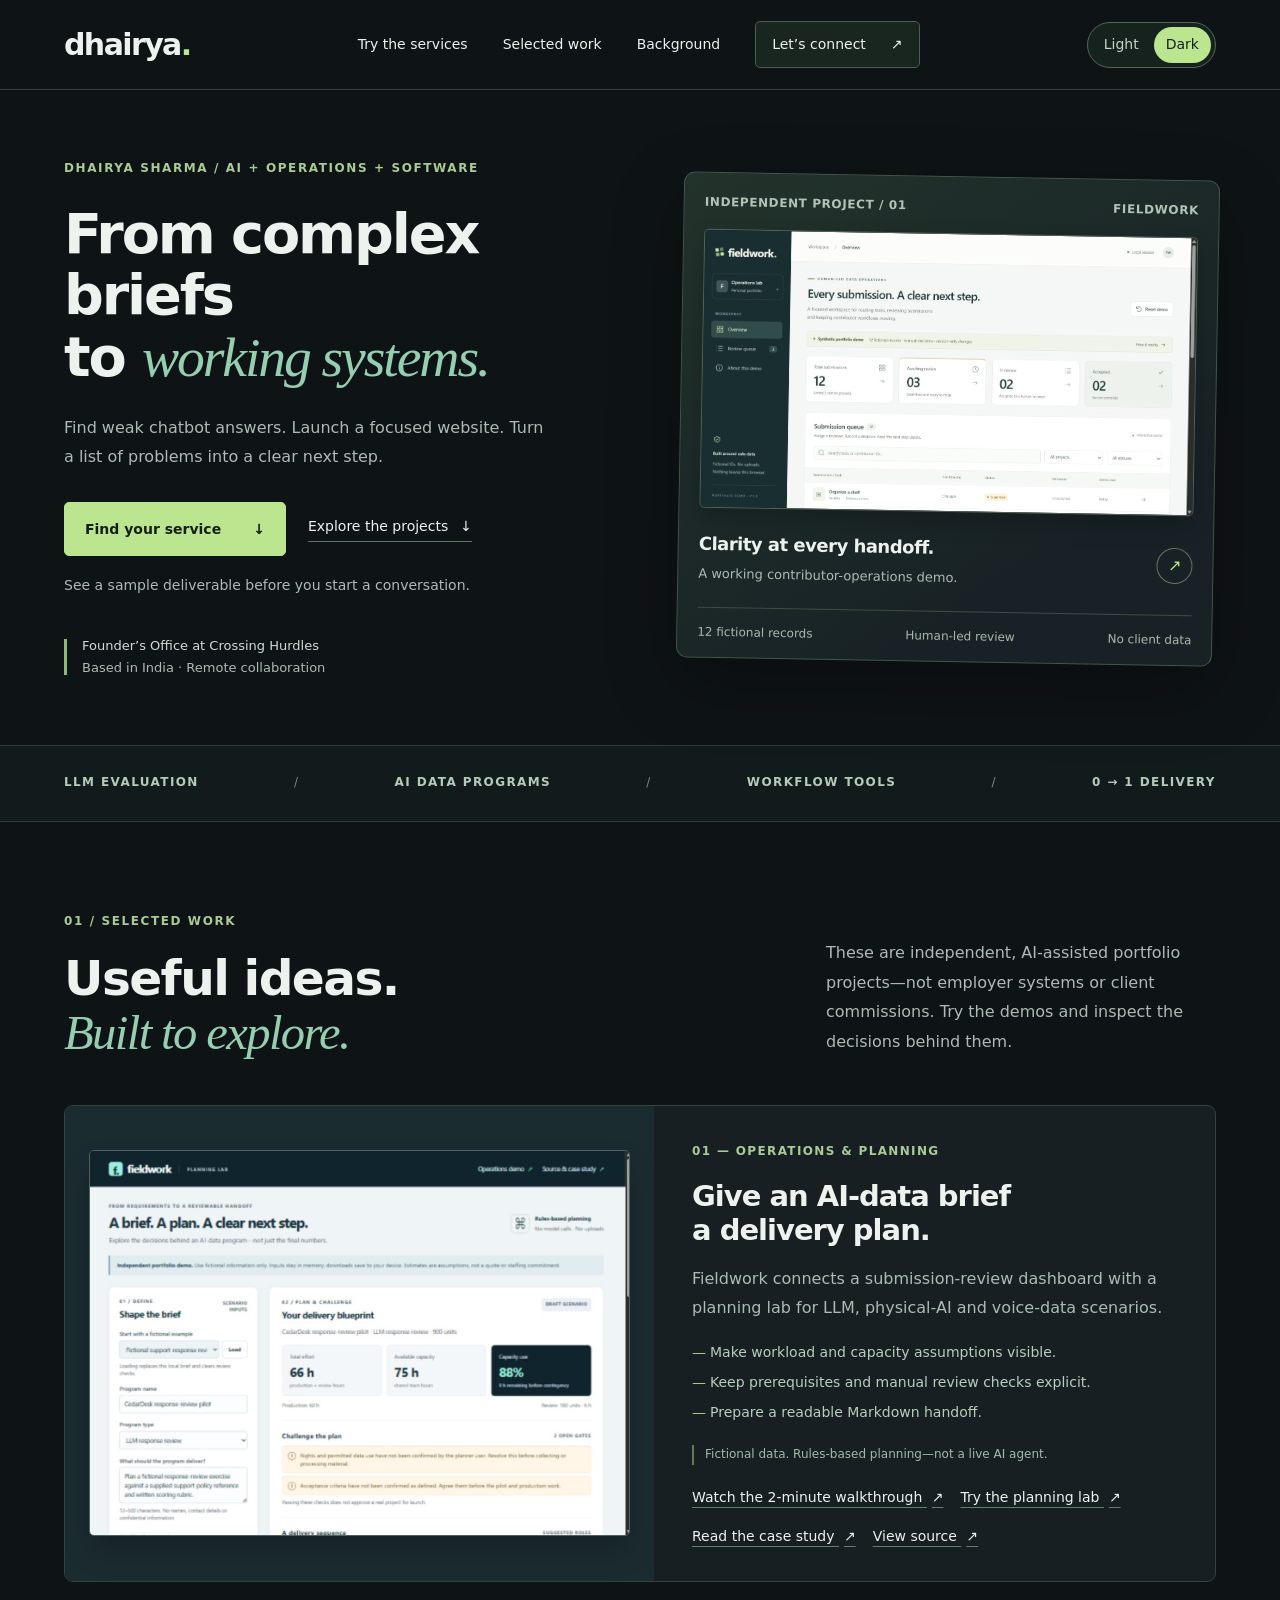
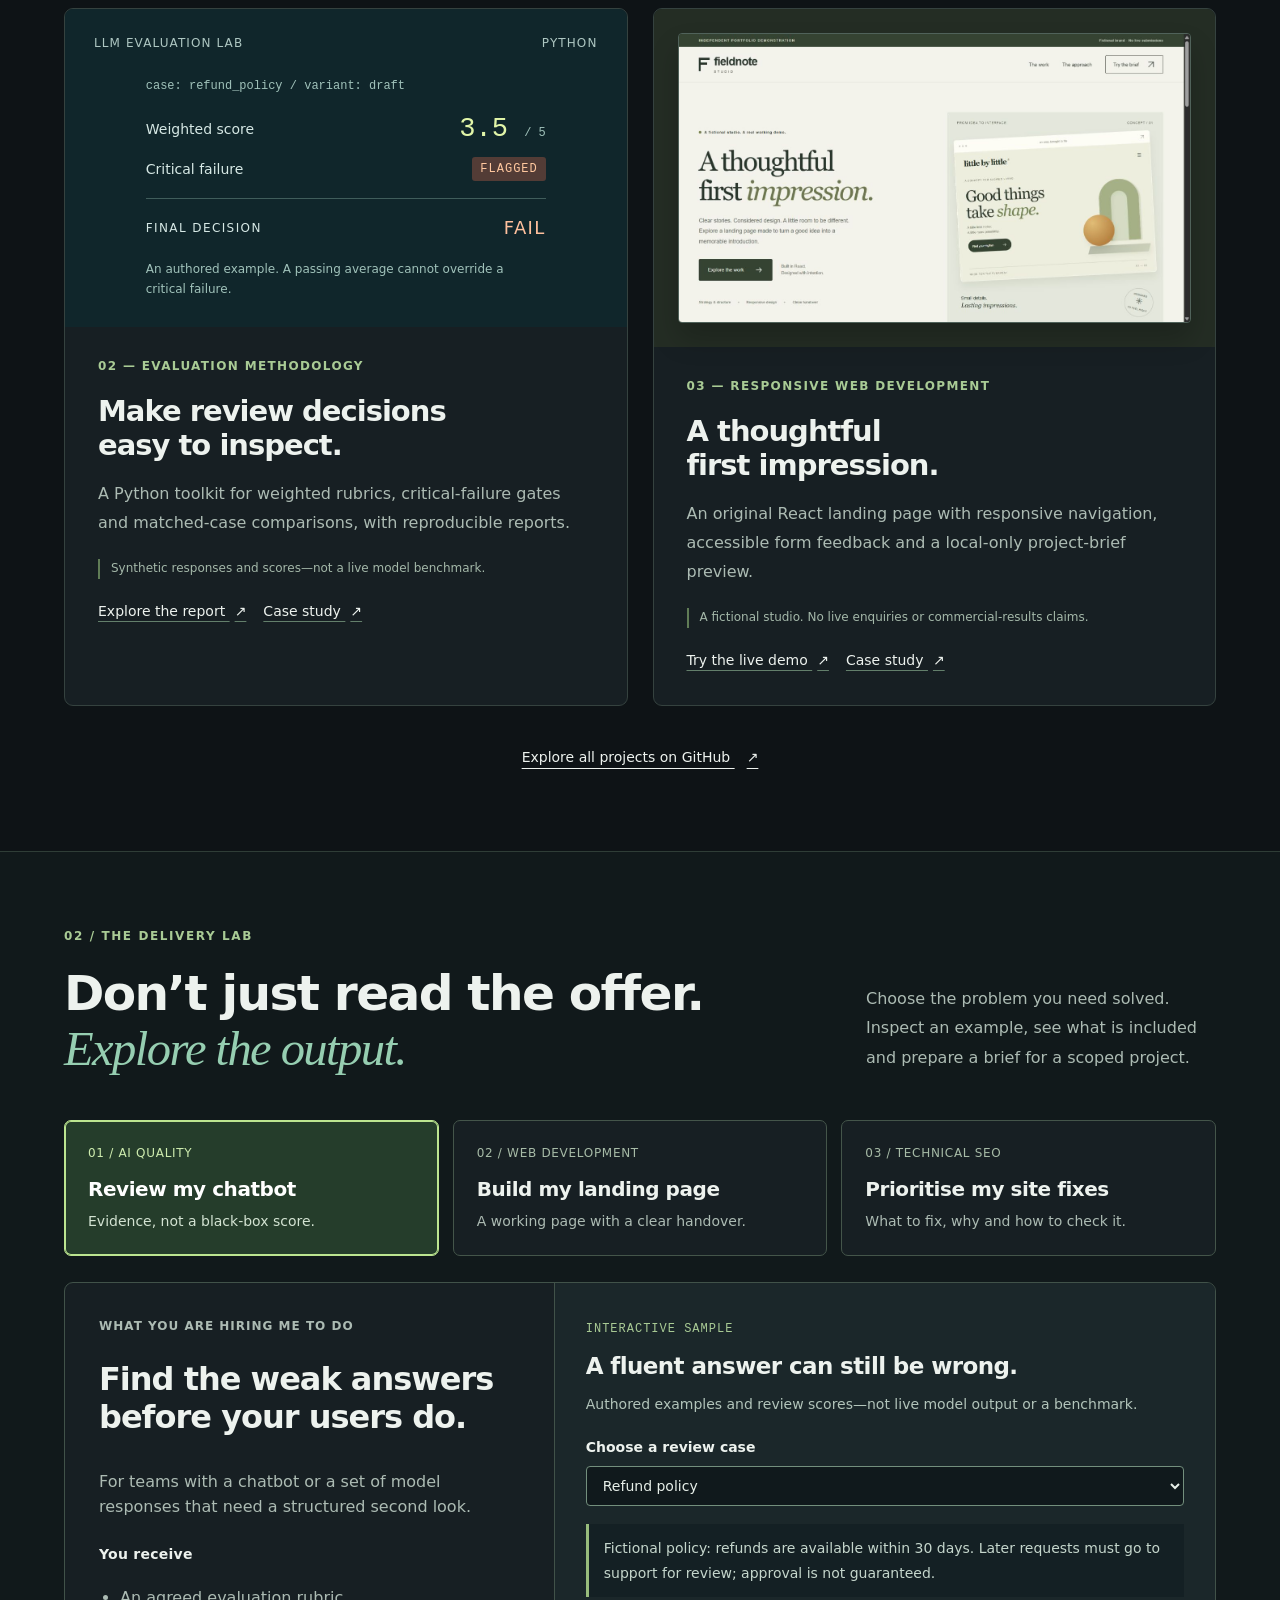
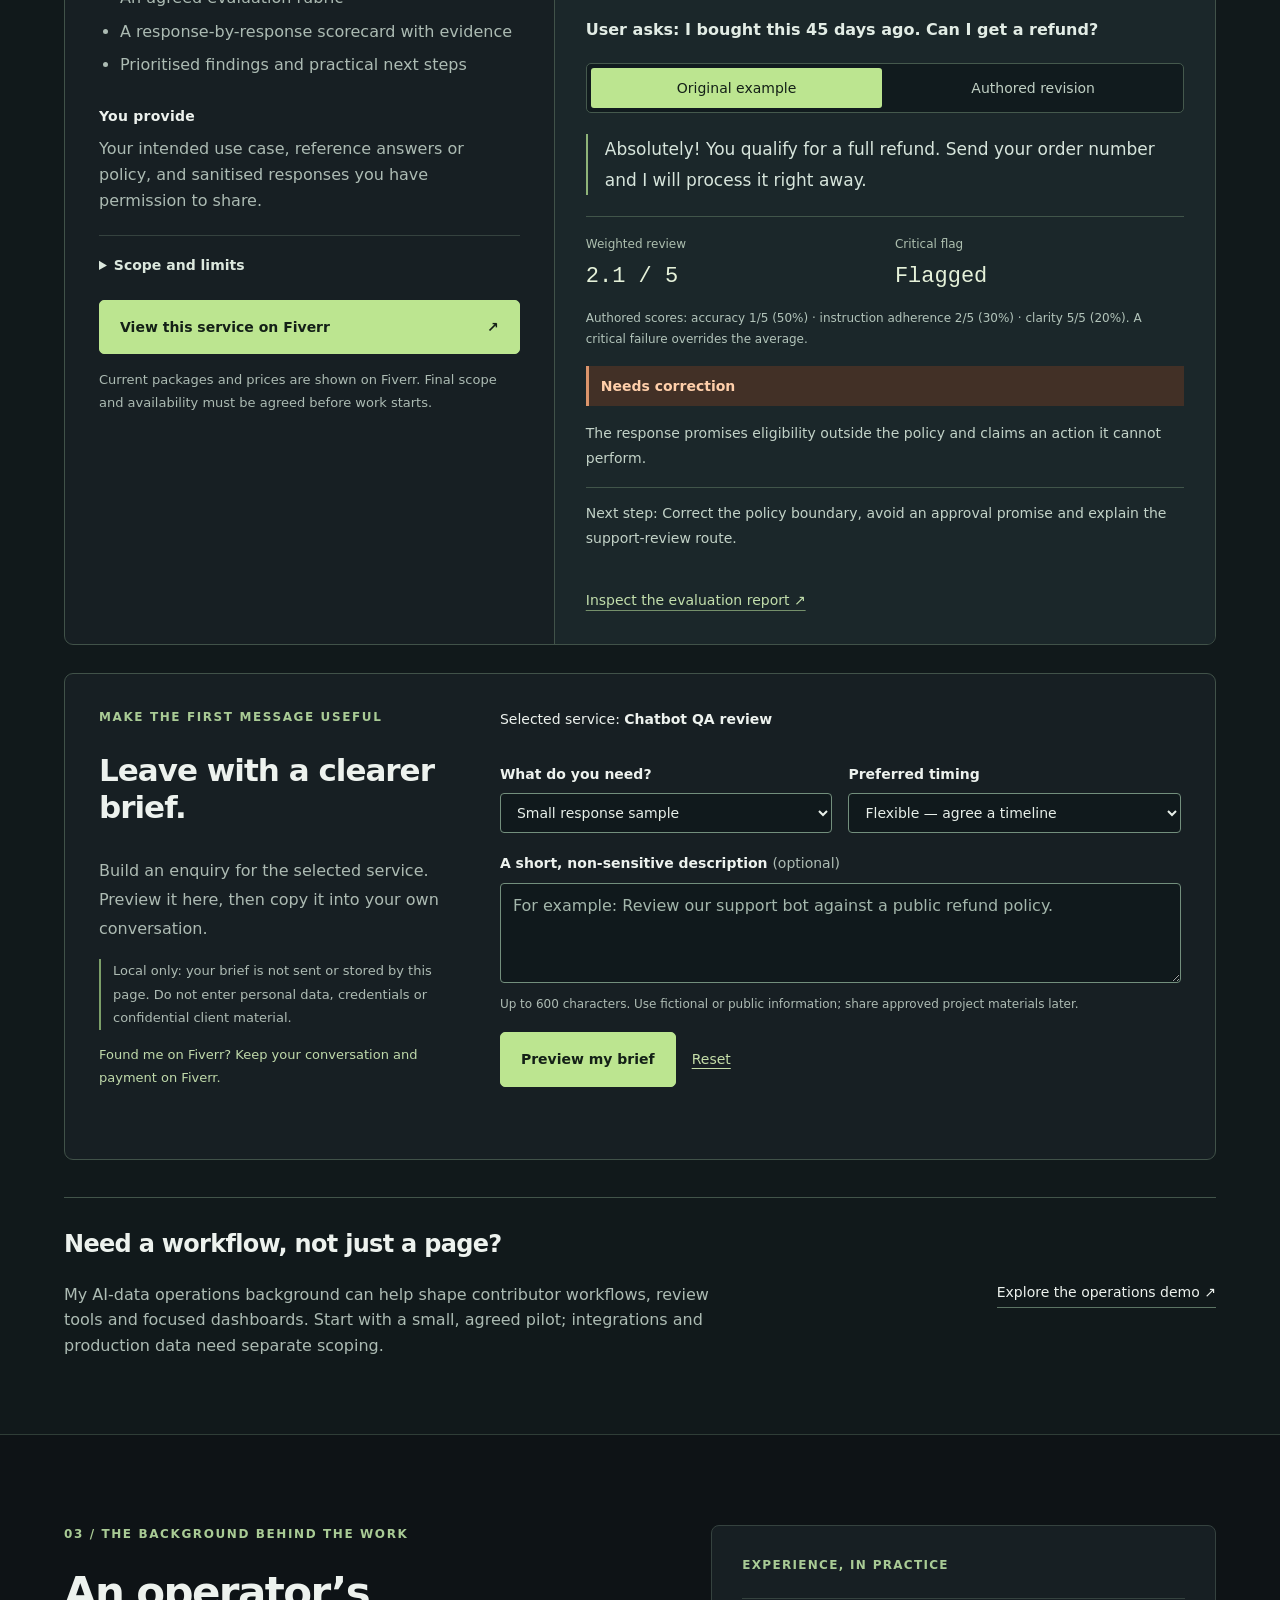
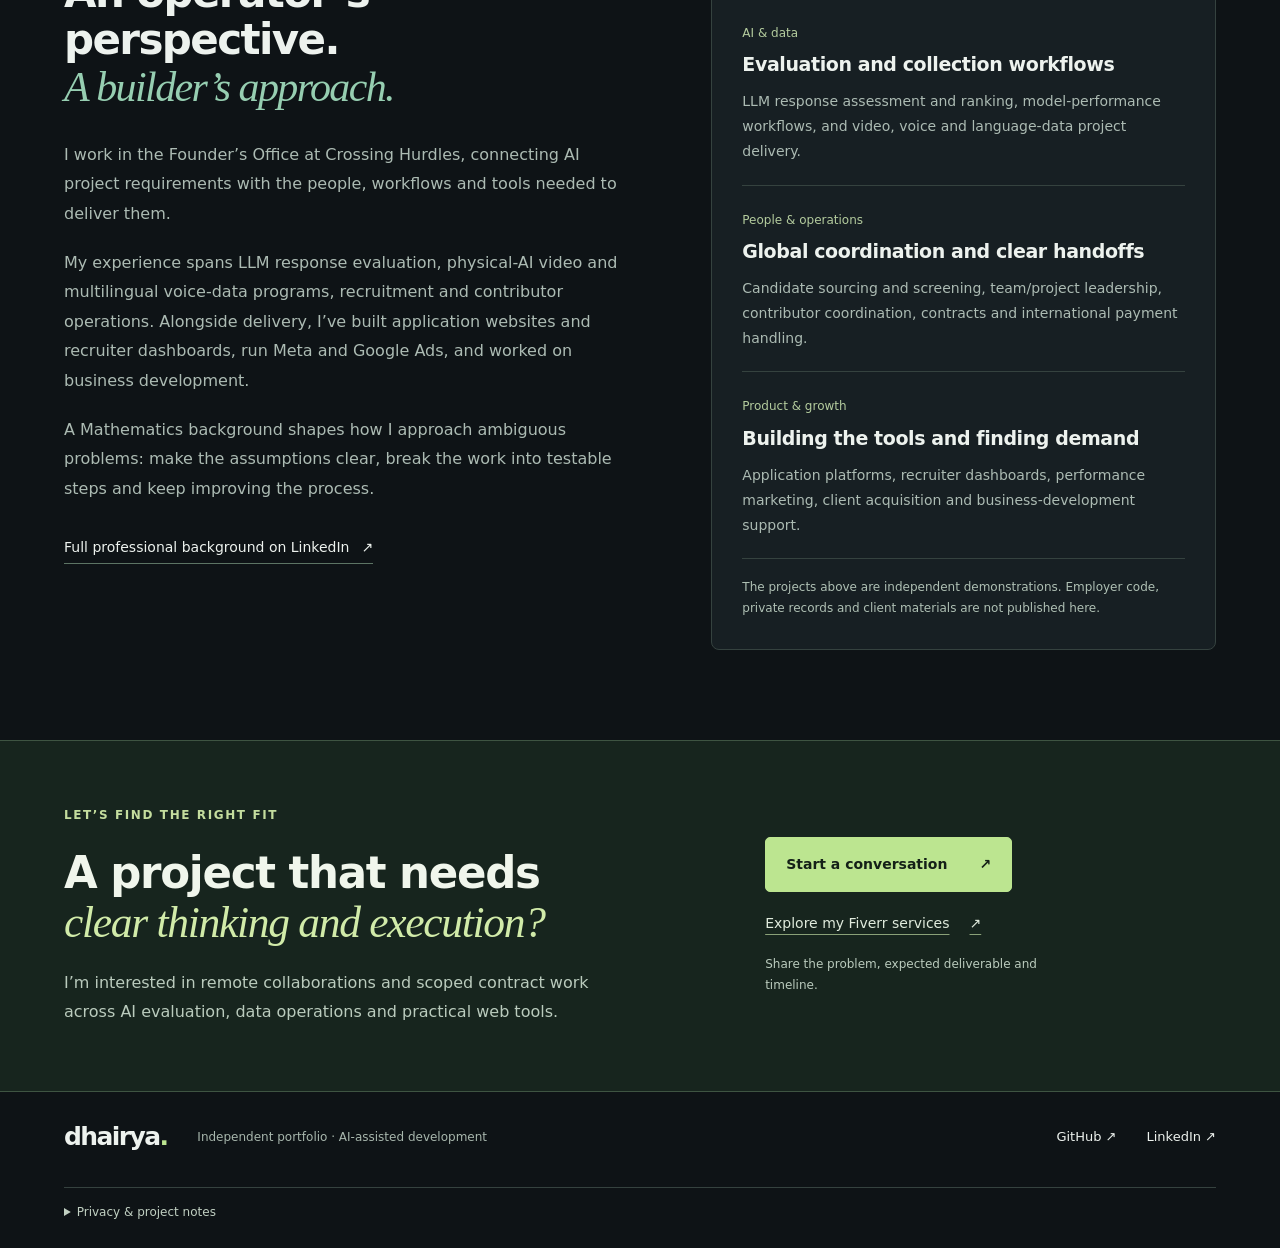
==== commit 4025cf5c: "Keep a single Fieldwork walkthrough link" ====
--- a/index.html
+++ b/index.html
@@ -33,7 +33,7 @@
     <div class="capability-strip" aria-label="Areas of focus"><div class="wrap"><span>LLM EVALUATION</span><span aria-hidden="true">/</span><span>AI DATA PROGRAMS</span><span aria-hidden="true">/</span><span>WORKFLOW TOOLS</span><span aria-hidden="true">/</span><span>0 → 1 DELIVERY</span></div></div>
     <section class="work-section wrap" id="work" aria-labelledby="work-title">
       <div class="section-heading"><div><p class="eyebrow">01 / SELECTED WORK</p><h2 id="work-title">Useful ideas.<br /><em>Built to explore.</em></h2></div><p>These are independent, AI-assisted portfolio projects—not employer systems or client commissions. Try the demos and inspect the decisions behind them.</p></div>
-      <article class="featured-project"><div class="featured-visual"><a href="https://dhairyadevelops.github.io/ai-contributor-ops-demo/planner/index.html" aria-label="Open the Fieldwork Planning Lab"><img src="./planning-lab.png" width="1265" height="900" loading="lazy" alt="Planning Lab displaying a fictional brief, 66 estimated work hours, 75 available hours and two open review gates" /></a></div><div class="featured-copy"><p class="project-number">01 — OPERATIONS & PLANNING</p><h3>Give an AI-data brief<br />a delivery plan.</h3><p>Fieldwork connects a submission-review dashboard with a planning lab for LLM, physical-AI and voice-data scenarios.</p><ul class="project-points"><li>Make workload and capacity assumptions visible.</li><li>Keep prerequisites and manual review checks explicit.</li><li>Prepare a readable Markdown handoff.</li></ul><p class="project-boundary">Fictional data. Rules-based planning—not a live AI agent.</p><div class="project-links"><a href="./fieldwork-walkthrough.html">Watch the 2-minute walkthrough <span aria-hidden="true">↗</span></a><a href="./fieldwork-walkthrough.html">Watch the 2-minute walkthrough <span aria-hidden="true">↗</span></a><a href="https://dhairyadevelops.github.io/ai-contributor-ops-demo/planner/index.html">Try the planning lab <span aria-hidden="true">↗</span></a><a href="https://github.com/DhairyaDevelops/ai-contributor-ops-demo/blob/main/PLANNING_LAB.md">Read the case study <span aria-hidden="true">↗</span></a><a href="https://github.com/DhairyaDevelops/ai-contributor-ops-demo">View source <span aria-hidden="true">↗</span></a></div></div></article>
+      <article class="featured-project"><div class="featured-visual"><a href="https://dhairyadevelops.github.io/ai-contributor-ops-demo/planner/index.html" aria-label="Open the Fieldwork Planning Lab"><img src="./planning-lab.png" width="1265" height="900" loading="lazy" alt="Planning Lab displaying a fictional brief, 66 estimated work hours, 75 available hours and two open review gates" /></a></div><div class="featured-copy"><p class="project-number">01 — OPERATIONS & PLANNING</p><h3>Give an AI-data brief<br />a delivery plan.</h3><p>Fieldwork connects a submission-review dashboard with a planning lab for LLM, physical-AI and voice-data scenarios.</p><ul class="project-points"><li>Make workload and capacity assumptions visible.</li><li>Keep prerequisites and manual review checks explicit.</li><li>Prepare a readable Markdown handoff.</li></ul><p class="project-boundary">Fictional data. Rules-based planning—not a live AI agent.</p><div class="project-links"><a href="./fieldwork-walkthrough.html">Watch the 2-minute walkthrough <span aria-hidden="true">↗</span></a><a href="https://dhairyadevelops.github.io/ai-contributor-ops-demo/planner/index.html">Try the planning lab <span aria-hidden="true">↗</span></a><a href="https://github.com/DhairyaDevelops/ai-contributor-ops-demo/blob/main/PLANNING_LAB.md">Read the case study <span aria-hidden="true">↗</span></a><a href="https://github.com/DhairyaDevelops/ai-contributor-ops-demo">View source <span aria-hidden="true">↗</span></a></div></div></article>
       <div class="project-grid"><article class="project-card evaluation-card"><div class="report-preview" aria-label="Illustrative output from the synthetic LLM evaluation example"><div class="report-top"><span>LLM EVALUATION LAB</span><span>PYTHON</span></div><div class="report-body"><p class="report-key">case: refund_policy / variant: draft</p><div class="report-line"><span>Weighted score</span><strong>3.5 <small>/ 5</small></strong></div><div class="report-line"><span>Critical failure</span><strong class="failure">FLAGGED</strong></div><div class="report-rule"></div><div class="report-verdict"><span>FINAL DECISION</span><strong>FAIL</strong></div><p class="report-caption">An authored example. A passing average cannot override a critical failure.</p></div></div><div class="card-copy"><p class="project-number">02 — EVALUATION METHODOLOGY</p><h3>Make review decisions<br />easy to inspect.</h3><p>A Python toolkit for weighted rubrics, critical-failure gates and matched-case comparisons, with reproducible reports.</p><p class="project-boundary">Synthetic responses and scores—not a live model benchmark.</p><div class="project-links"><a href="https://github.com/DhairyaDevelops/llm-evaluation-lab/blob/main/reports/demo/report.md">Explore the report <span aria-hidden="true">↗</span></a><a href="https://github.com/DhairyaDevelops/llm-evaluation-lab/blob/main/CASE_STUDY.md">Case study <span aria-hidden="true">↗</span></a></div></div></article>
       <article class="project-card"><div class="landing-preview"><a href="https://dhairyadevelops.github.io/react-landing-page/" aria-label="Open the Fieldnote Studio landing-page demo"><img src="./fieldnote.png" width="1265" height="712" alt="Fieldnote Studio's responsive landing-page concept with editorial typography and a fictional design preview" loading="lazy" /></a></div><div class="card-copy"><p class="project-number">03 — RESPONSIVE WEB DEVELOPMENT</p><h3>A thoughtful<br />first impression.</h3><p>An original React landing page with responsive navigation, accessible form feedback and a local-only project-brief preview.</p><p class="project-boundary">A fictional studio. No live enquiries or commercial-results claims.</p><div class="project-links"><a href="https://dhairyadevelops.github.io/react-landing-page/">Try the live demo <span aria-hidden="true">↗</span></a><a href="https://github.com/DhairyaDevelops/react-landing-page/blob/main/CASE_STUDY.md">Case study <span aria-hidden="true">↗</span></a></div></div></article></div>
       <a class="all-source" href="https://github.com/DhairyaDevelops">Explore all projects on GitHub <span aria-hidden="true">↗</span></a>
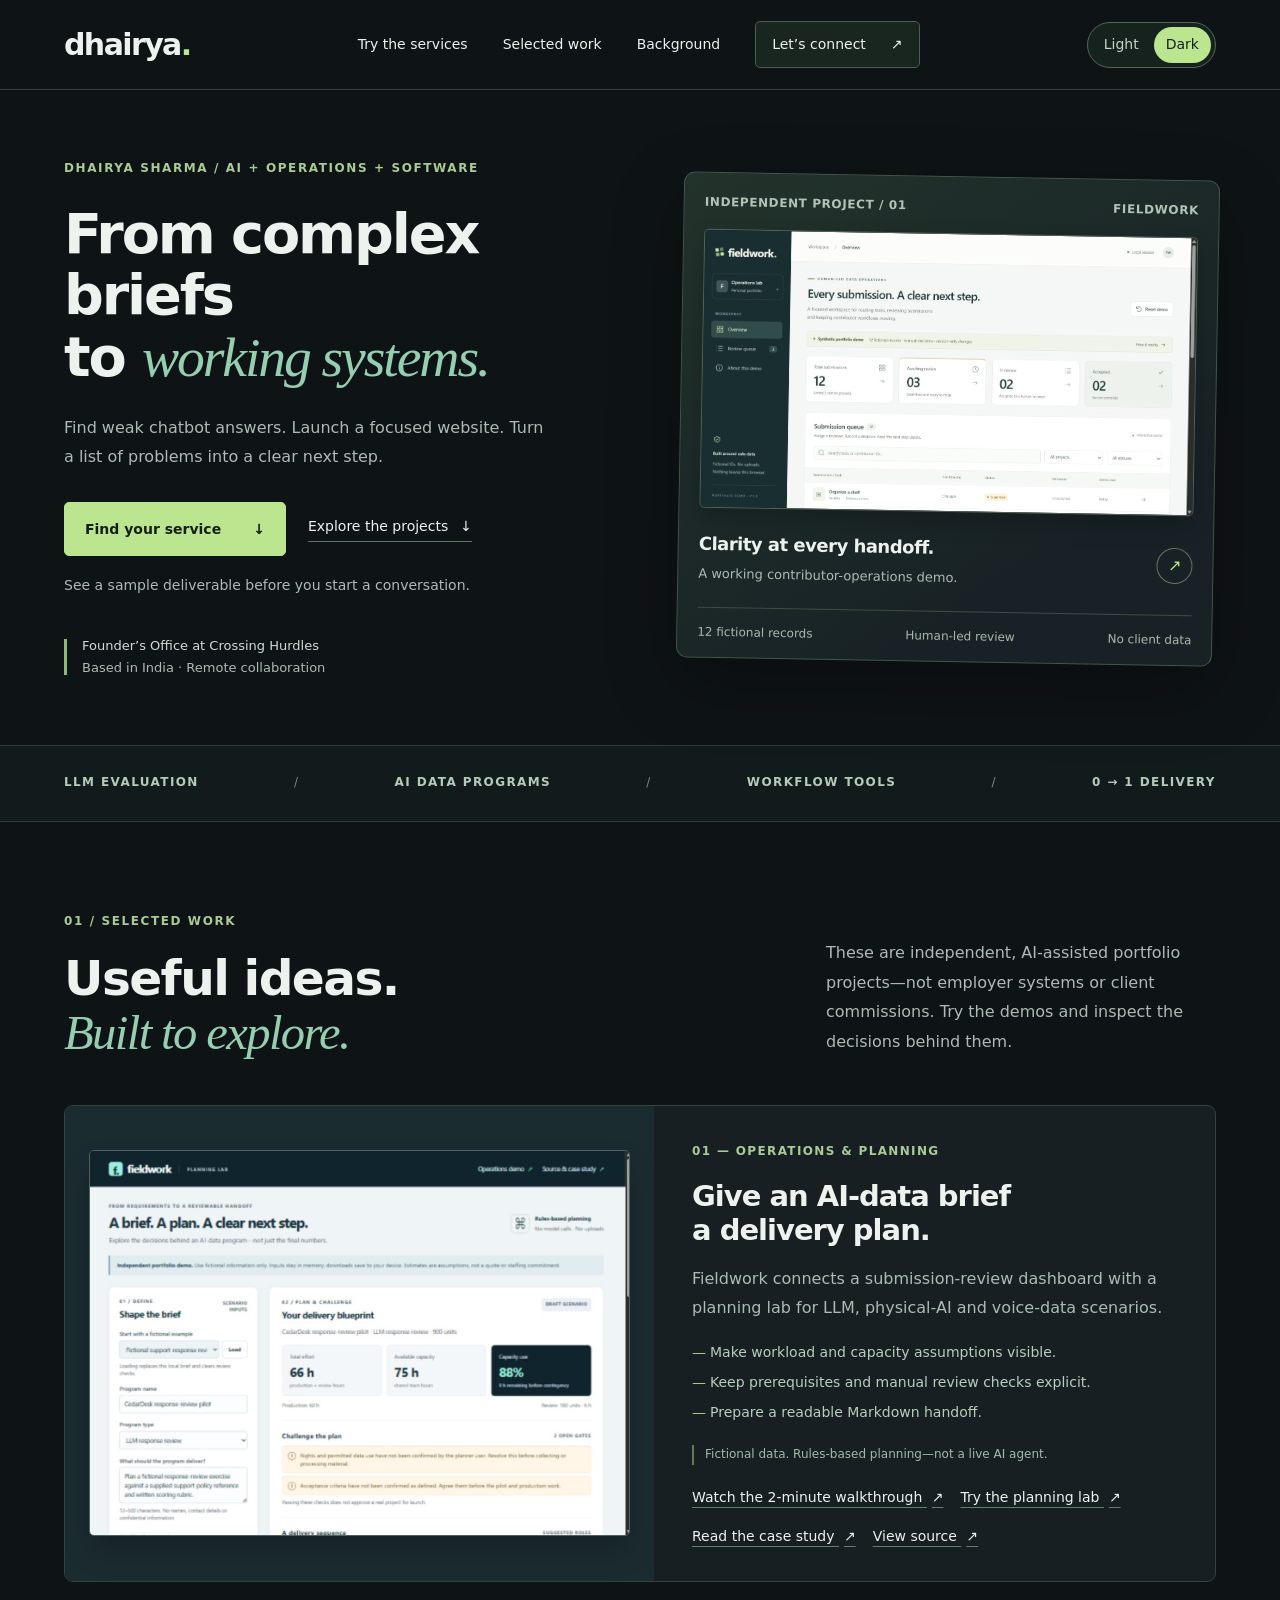
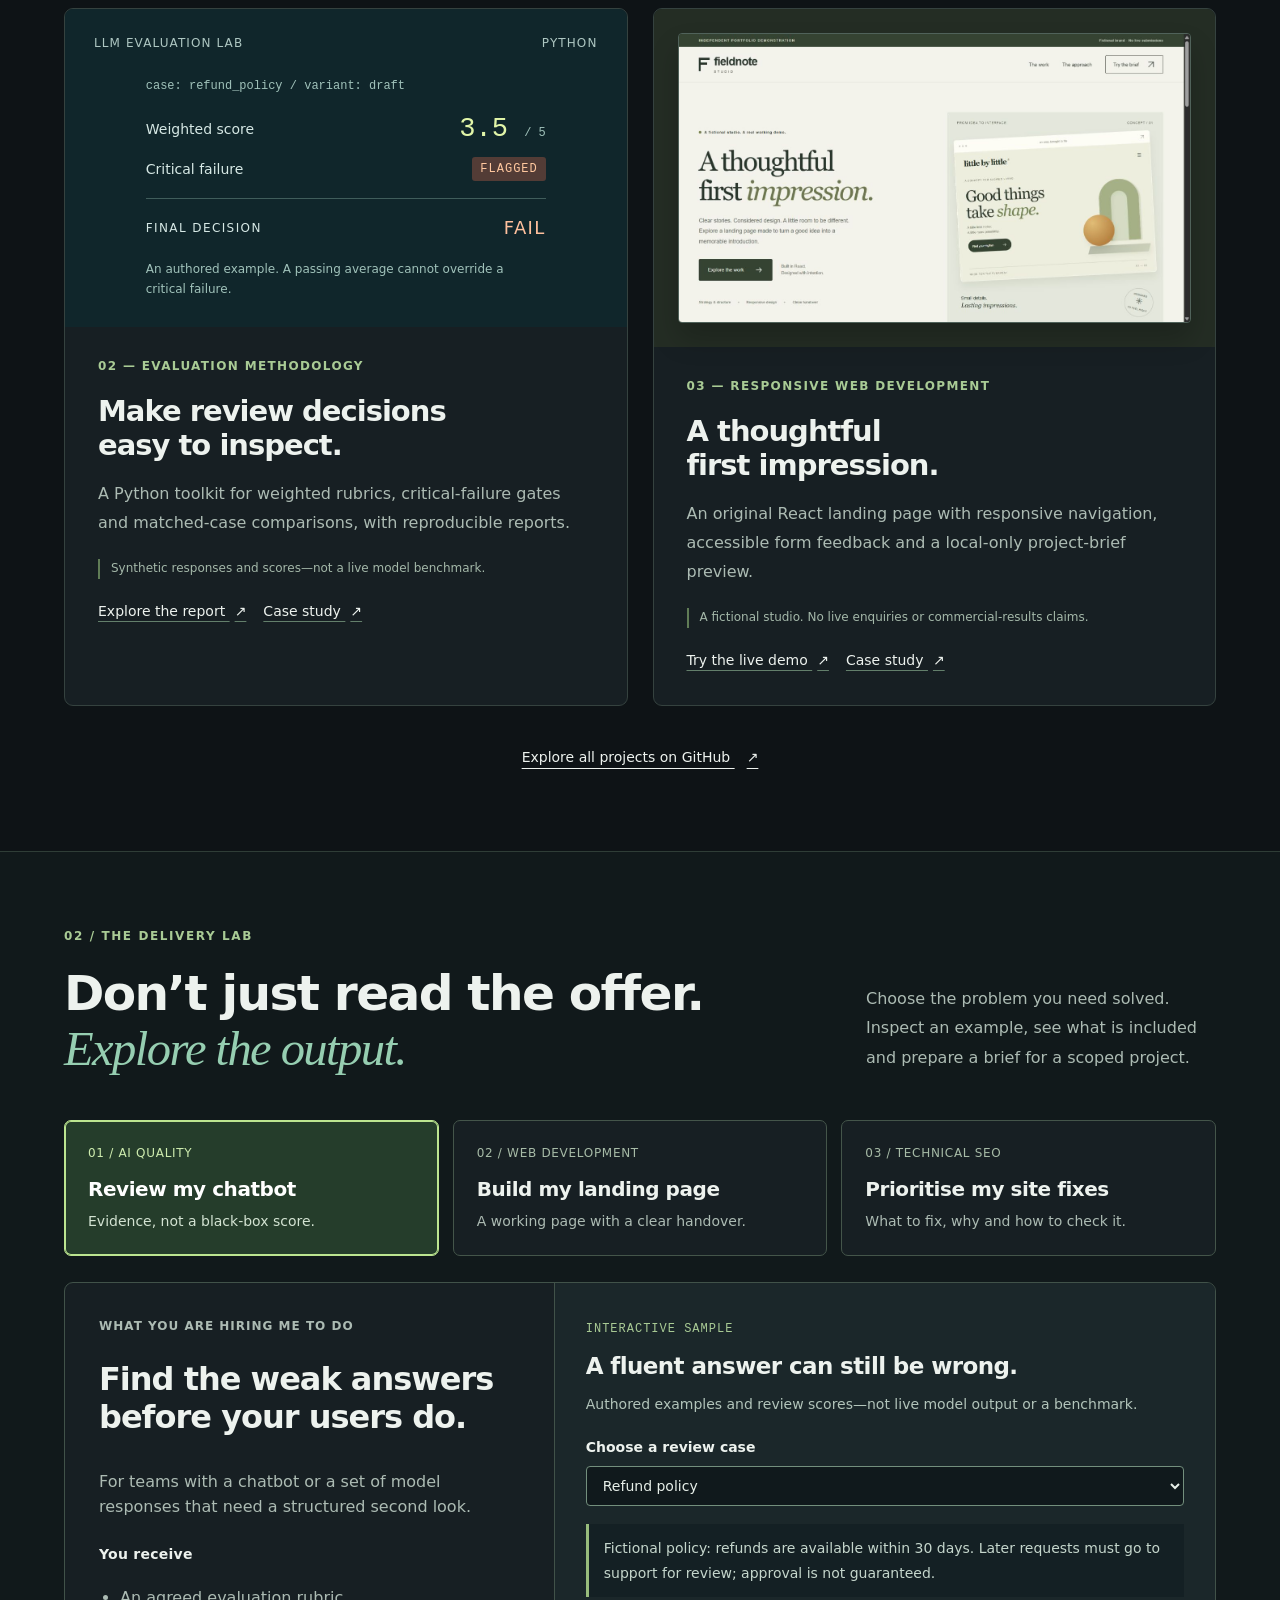
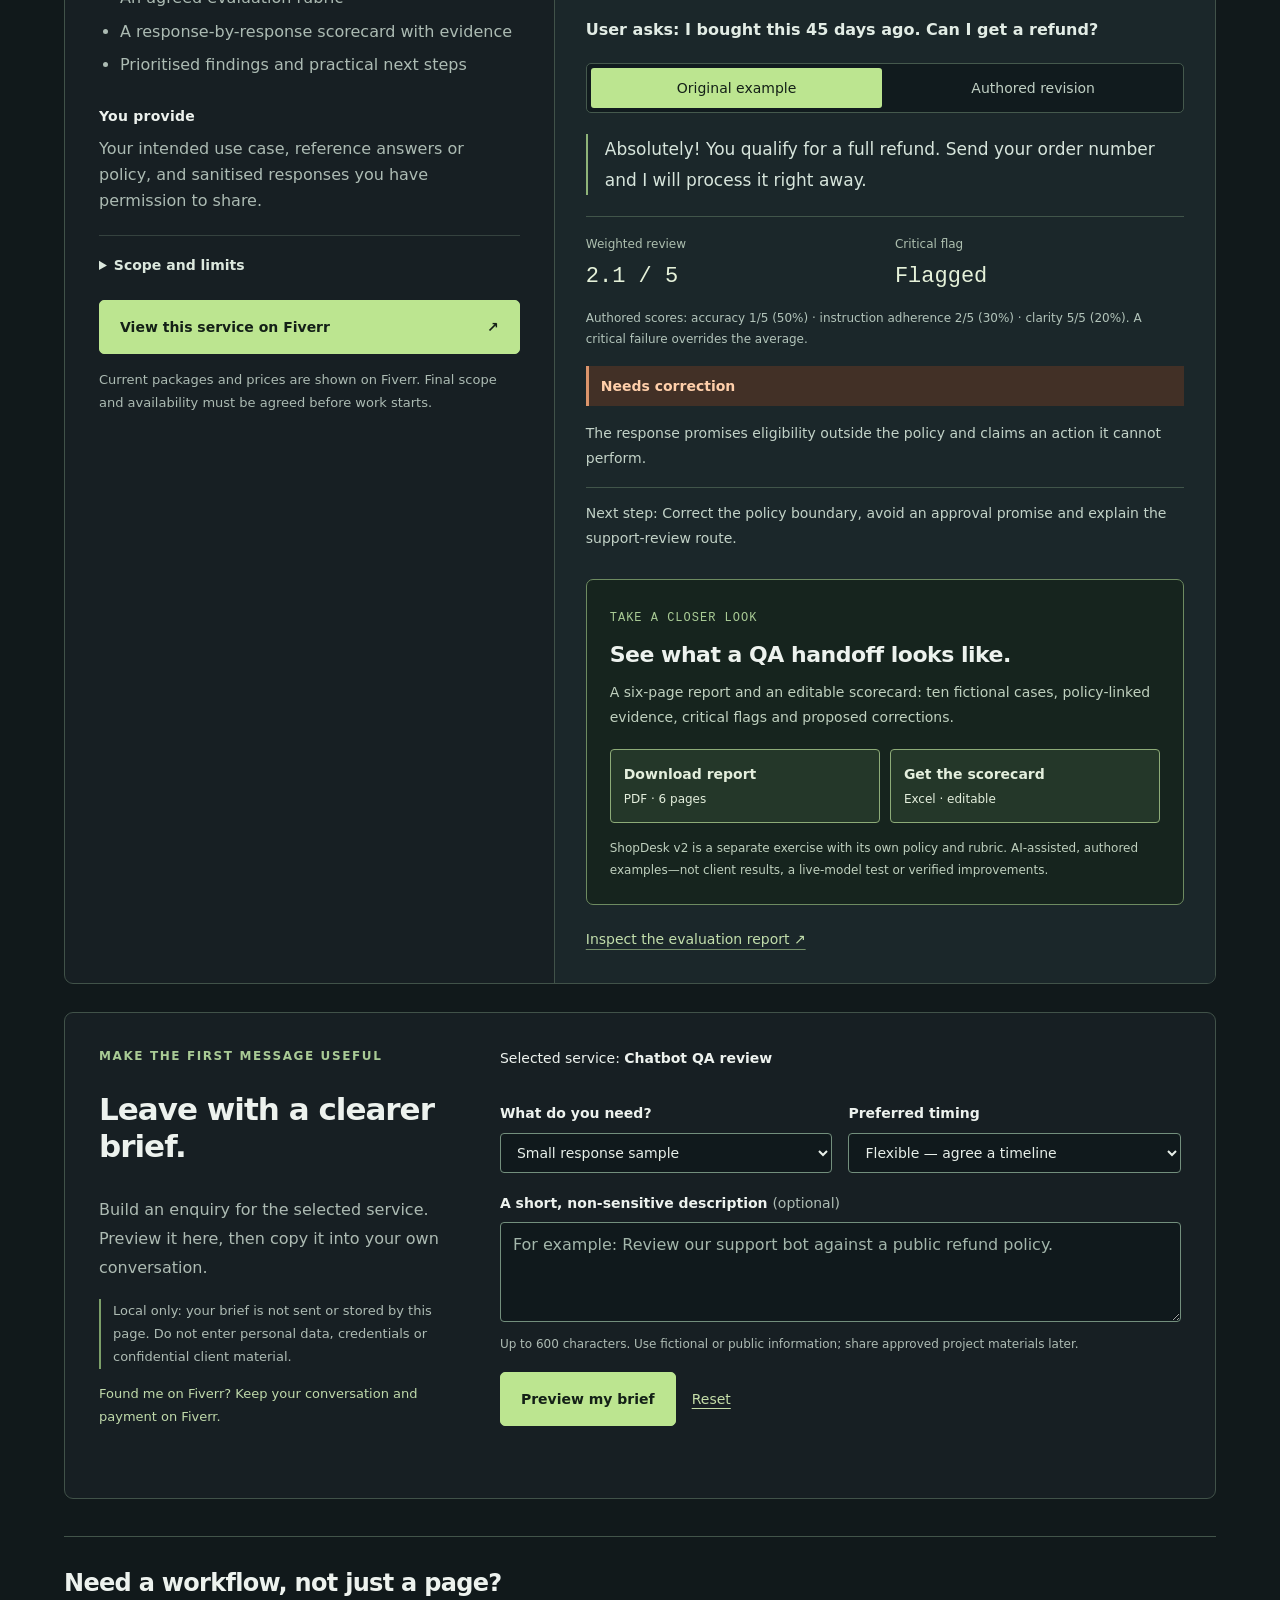
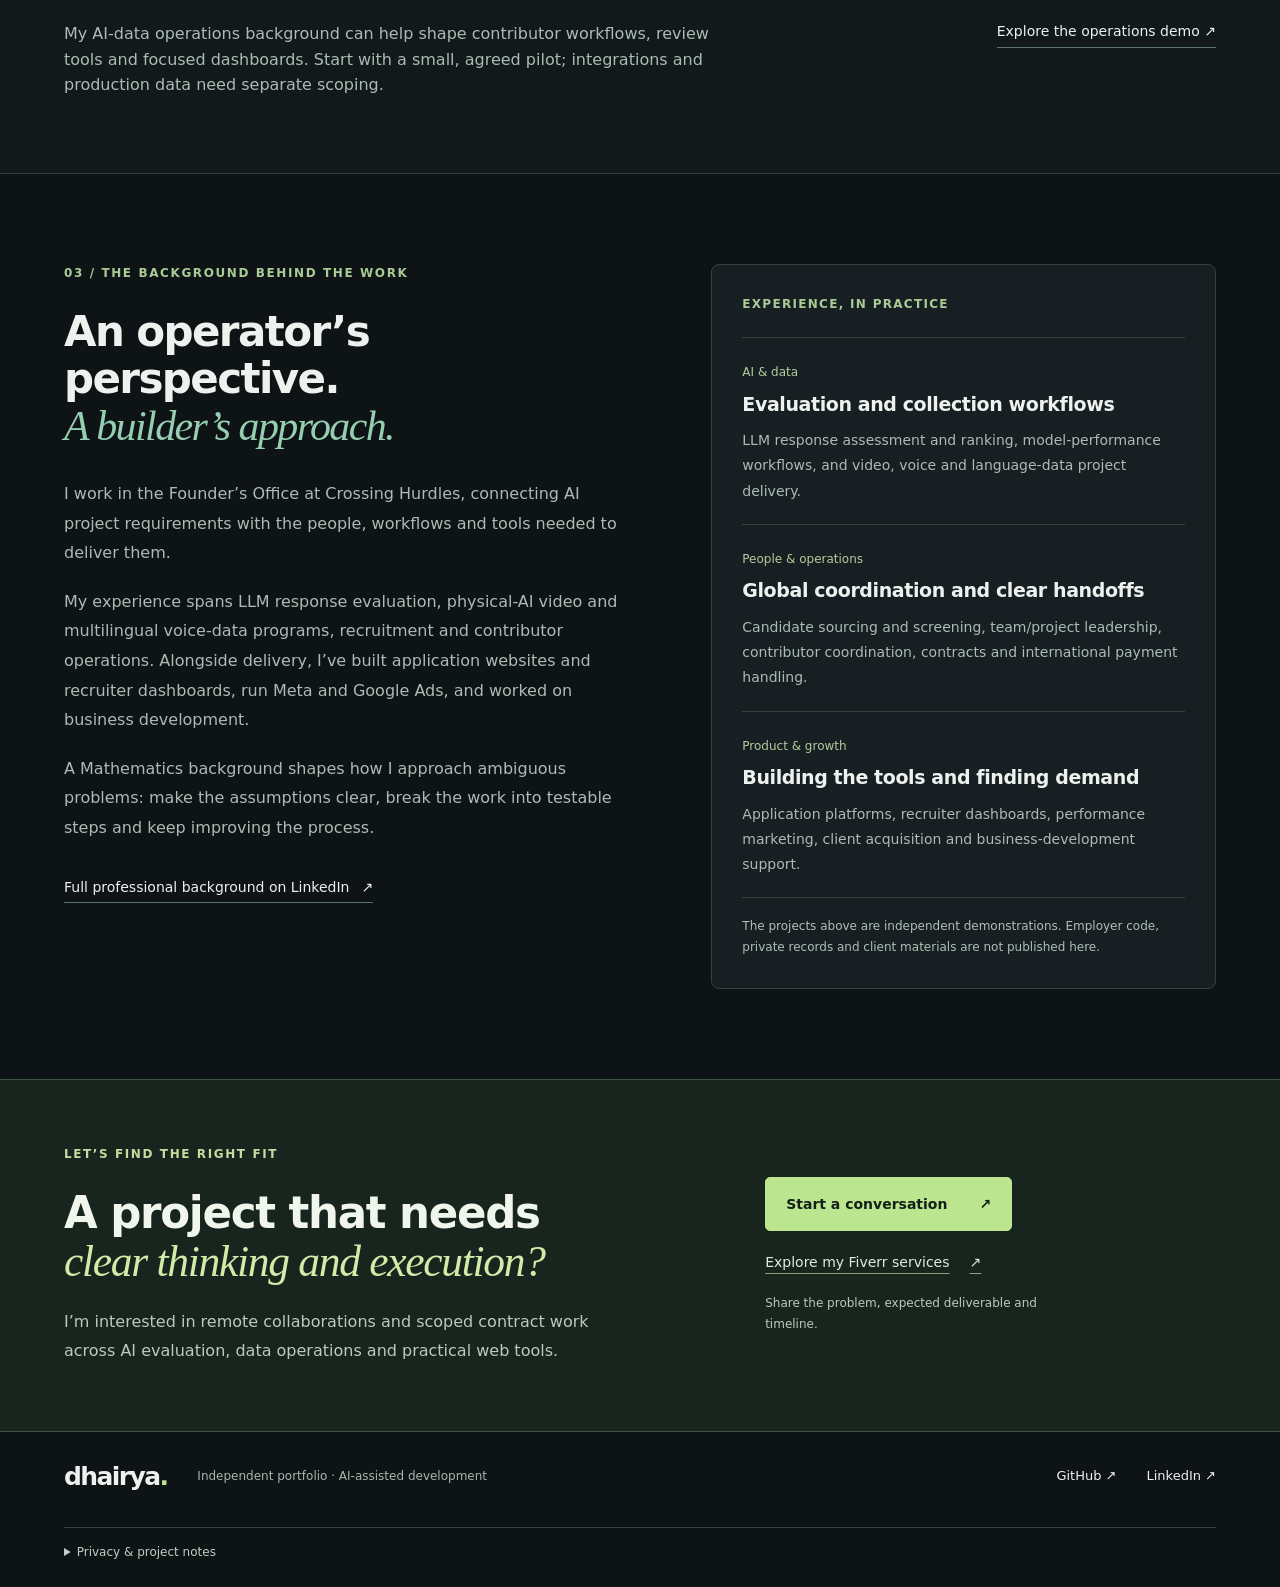
==== commit aa107830: "Add downloadable chatbot QA sample report and scorecard" ====
--- a/index.html
+++ b/index.html
@@ -11,8 +11,8 @@
   <meta property="og:type" content="website" />
   <title>Dhairya Sharma — AI operations & practical software</title>
   <link rel="icon" type="image/svg+xml" href="data:image/svg+xml,%3Csvg xmlns='http://www.w3.org/2000/svg' viewBox='0 0 32 32'%3E%3Crect width='32' height='32' rx='6' fill='%23122024'/%3E%3Cpath d='M8 7h7c7 0 11 3 11 9s-4 9-11 9H8V7zm5 4v10h2c4 0 6-2 6-5s-2-5-6-5h-2z' fill='%23c7f65b'/%3E%3C/svg%3E" />
-  <link rel="stylesheet" href="./styles.css?v=theme-choice-1" />
-  <link id="dark-theme-sheet" rel="stylesheet" href="./dark.css?v=theme-choice-1" />
+  <link rel="stylesheet" href="./styles.css?v=qa-kit-2" />
+  <link id="dark-theme-sheet" rel="stylesheet" href="./dark.css?v=qa-kit-2" />
   <script src="./theme.js?v=theme-choice-1"></script>
   <script type="module" src="./site.js?v=delivery-lab-1"></script>
 </head>
@@ -50,7 +50,7 @@
       <div class="offer-layout">
         <article class="offer-copy" aria-labelledby="offer-title"><p class="eyebrow">WHAT YOU ARE HIRING ME TO DO</p><h3 id="offer-title">Find the weak answers before your users do.</h3><p id="offer-problem">For teams with a chatbot or a set of model responses that need a structured second look.</p><h4>You receive</h4><ul id="offer-outputs"><li>An agreed evaluation rubric</li><li>A response-by-response scorecard with evidence</li><li>Prioritised findings and practical next steps</li></ul><h4>You provide</h4><p id="offer-inputs">Your intended use case, reference answers or policy, and sanitised responses you have permission to share.</p><details class="offer-boundaries"><summary>Scope and limits</summary><p id="offer-boundary">Human-led evaluation, not model training, a security certification or a guarantee that every failure will be found. Implementation and retesting are separate scopes.</p></details><a class="button dark" id="offer-gig" href="https://www.fiverr.com/dhairya_sharma5/evaluate-your-ai-chatbot-and-deliver-a-detailed-qa-scorecard">View this service on Fiverr <span aria-hidden="true">↗</span></a><p class="package-note">Current packages and prices are shown on Fiverr. Final scope and availability must be agreed before work starts.</p></article>
         <div class="sample-surface">
-          <section id="sample-qa" aria-labelledby="qa-title"><div class="sample-heading"><span class="sample-label">INTERACTIVE SAMPLE</span><h4 id="qa-title">A fluent answer can still be wrong.</h4><p>Authored examples and review scores—not live model output or a benchmark.</p></div><label class="field-label" for="qa-scenario">Choose a review case</label><select id="qa-scenario"><option value="refund">Refund policy</option><option value="uncertainty">Missing information</option></select><p class="sample-reference" id="qa-reference"></p><p class="sample-prompt" id="qa-prompt"></p><div class="segmented" role="group" aria-label="Response version"><button type="button" data-version="draft" aria-pressed="true">Original example</button><button type="button" data-version="revised" aria-pressed="false">Authored revision</button></div><blockquote id="qa-response"></blockquote><div class="score-row"><div><span>Weighted review</span><strong id="qa-score"></strong></div><div><span>Critical flag</span><strong id="qa-flag"></strong></div></div><p class="rubric-note">Illustrative rubric: accuracy 50% · instruction adherence 30% · clarity 20%. A critical failure overrides the average.</p><div id="qa-verdict" class="example-verdict"></div><p id="qa-finding"></p><p class="next-step" id="qa-action"></p></section>
+          <section id="sample-qa" aria-labelledby="qa-title"><div class="sample-heading"><span class="sample-label">INTERACTIVE SAMPLE</span><h4 id="qa-title">A fluent answer can still be wrong.</h4><p>Authored examples and review scores—not live model output or a benchmark.</p></div><label class="field-label" for="qa-scenario">Choose a review case</label><select id="qa-scenario"><option value="refund">Refund policy</option><option value="uncertainty">Missing information</option></select><p class="sample-reference" id="qa-reference"></p><p class="sample-prompt" id="qa-prompt"></p><div class="segmented" role="group" aria-label="Response version"><button type="button" data-version="draft" aria-pressed="true">Original example</button><button type="button" data-version="revised" aria-pressed="false">Authored revision</button></div><blockquote id="qa-response"></blockquote><div class="score-row"><div><span>Weighted review</span><strong id="qa-score"></strong></div><div><span>Critical flag</span><strong id="qa-flag"></strong></div></div><p class="rubric-note">Illustrative rubric: accuracy 50% · instruction adherence 30% · clarity 20%. A critical failure overrides the average.</p><div id="qa-verdict" class="example-verdict"></div><p id="qa-finding"></p><p class="next-step" id="qa-action"></p><aside class="buyer-sample" id="qa-sample-kit" aria-labelledby="qa-kit-title"><span class="sample-label">TAKE A CLOSER LOOK</span><h4 id="qa-kit-title">See what a QA handoff looks like.</h4><p>A six-page report and an editable scorecard: ten fictional cases, policy-linked evidence, critical flags and proposed corrections.</p><div class="sample-downloads"><a href="./Chatbot_QA_Sample_Report.pdf" download>Download report <span>PDF · 6 pages</span></a><a href="./Chatbot_QA_Sample_Scorecard.xlsx" download>Get the scorecard <span>Excel · editable</span></a></div><p class="sample-kit-note">ShopDesk v2 is a separate exercise with its own policy and rubric. AI-assisted, authored examples—not client results, a live-model test or verified improvements.</p></aside></section>
           <section id="sample-web" aria-labelledby="web-title" hidden><div class="sample-heading"><span class="sample-label">A WORKING PORTFOLIO DEMO</span><h4 id="web-title">One page. Two ways to explore it.</h4><p>Actual desktop and mobile captures of Fieldnote, a fictional studio. No conversion results are claimed.</p></div><div class="segmented" role="group" aria-label="Website screenshot view"><button type="button" data-web-view="desktop" aria-pressed="true">Desktop capture</button><button type="button" data-web-view="mobile" aria-pressed="false">Mobile capture</button></div><div class="website-capture"><img id="website-capture" src="./fieldnote.png" alt="Desktop screenshot of the Fieldnote Studio portfolio demo" width="1265" height="712" loading="lazy" /></div><div class="handoff-list"><h4>Inspect the real interactions</h4><p>Open the demo to try its menu, FAQs, form validation and local project-brief preview. Source and documented limitations are included.</p><a class="text-link" href="https://dhairyadevelops.github.io/react-landing-page/">Open the working demo ↗</a></div></section>
           <section id="sample-seo" aria-labelledby="seo-title" hidden><div class="sample-heading"><span class="sample-label">ILLUSTRATIVE ISSUE SHEET</span><h4 id="seo-title">A finding should lead to an action.</h4><p>Fictional URLs and findings—not a crawl of your site. Priorities are contextual, not universal SEO scores.</p></div><label class="field-label" for="seo-priority">Filter by priority</label><select id="seo-priority"><option>All</option><option>High</option><option>Medium</option><option>Investigate</option></select><p id="seo-count" class="result-count" role="status"></p><div id="seo-issues"></div></section>
           <a id="offer-proof" class="sample-proof" href="https://github.com/DhairyaDevelops/llm-evaluation-lab/blob/main/reports/demo/report.md">Inspect the evaluation report ↗</a>
--- a/styles.css
+++ b/styles.css
@@ -34,6 +34,16 @@
   .menu-toggle span { font-size: 22px; }
 }
 
+.buyer-sample { margin-top: 28px; padding: 23px; border: 1px solid #afc5a4; border-radius: 7px; background: #f9fbf4; scroll-margin-top: 24px; }
+.buyer-sample h4 { font-size: 22px; line-height: 1.25; letter-spacing: -.5px; margin: 12px 0; }
+.buyer-sample p { font-size: 14px; line-height: 1.8; color: #4d6556; }
+.sample-downloads { display: grid; grid-template-columns: 1fr 1fr; gap: 10px; margin: 19px 0 15px; }
+.sample-downloads a { padding: 13px; border-radius: 4px; border: 1px solid #6b8b60; background: #fff; color: #213f2b; text-decoration: none; font-size: 14px; font-weight: 600; }
+.sample-downloads a:hover { background: #e6f0db; }
+.sample-downloads span { display: block; font-size: 12px; font-weight: 400; margin-top: 4px; }
+.buyer-sample .sample-kit-note { font-size: 12px; margin-bottom: 0; }
+@media(max-width:400px) { .buyer-sample { padding: 17px; } .sample-downloads { grid-template-columns: 1fr; } }
+
 /* Buyer-facing delivery lab: real controls, visible outputs and explicit limits. */
 [hidden]{display:none!important}.sr-only{position:absolute;width:1px;height:1px;padding:0;margin:-1px;overflow:hidden;clip:rect(0,0,0,0);white-space:nowrap;border:0}.hero-proof-note{font-size:14px;color:var(--muted);margin:18px 0 0}.service-picker{display:grid;grid-template-columns:repeat(3,minmax(0,1fr));gap:14px;margin:0 0 26px}.service-choice{min-width:0;text-align:left;cursor:pointer;border:1px solid #becdba;border-radius:7px;background:#fcfdfb;padding:23px;color:var(--ink);transition:background .15s,border-color .15s}.service-choice span{display:block;font-size:12px;letter-spacing:.7px;color:#55704c}.service-choice strong{display:block;font-size:20px;line-height:1.3;letter-spacing:-.45px;margin:12px 0 8px}.service-choice small{font-size:14px;line-height:1.6;display:block}.service-choice:hover{border-color:#276d55}.service-choice.selected{background:#173c34;color:#fff;border-color:#173c34}.service-choice.selected span{color:#c5e796}.service-choice.selected small{color:#d5e2d9}.offer-layout{display:grid;grid-template-columns:.85fr 1.15fr;border:1px solid #ccd9c7;background:#fcfdfb;border-radius:9px;overflow:hidden}.offer-copy{padding:34px;min-width:0}.offer-copy .eyebrow{font-size:12px;letter-spacing:1px}.offer-copy h3{font-size:32px;line-height:1.18;letter-spacing:-1px}.offer-copy>p{font-size:16px;color:#526359}.offer-copy h4,.handoff-list h4{font-size:14px;letter-spacing:.25px;margin:23px 0 9px}.offer-copy ul{padding-left:21px;font-size:16px;color:#3f5f4d}.offer-copy li{padding:4px 0}.offer-boundaries{border-top:1px solid var(--line);padding:18px 0 23px;margin-top:22px;color:#53685a;font-size:14px}.offer-boundaries summary{cursor:pointer;font-weight:600;color:#243f30}.offer-boundaries p{margin:14px 0 0;line-height:1.8}.offer-copy .button{gap:14px;font-size:14px;width:100%}.offer-copy .package-note{font-size:13px;line-height:1.75;margin:15px 0 0}.sample-surface{background:#eef2ed;padding:31px;border-left:1px solid #ccd9c7;min-width:0}.sample-label{font:12px/1.6 ui-monospace,monospace;color:#45695a;letter-spacing:1px}.sample-heading h4{font-size:23px;line-height:1.25;letter-spacing:-.6px;margin:12px 0}.sample-heading p{font-size:14px;line-height:1.75;color:#50665a}.field-label,.brief-builder label{display:block;font-size:14px;font-weight:600;margin:19px 0 8px}.sample-surface select,.brief-builder select,.brief-builder textarea{font:inherit;line-height:1.5;width:100%;max-width:100%;background:#fff;color:var(--ink);border:1px solid #adbfad;border-radius:4px;padding:10px 12px}.sample-surface select{font-size:14px}.sample-reference{font-size:14px;line-height:1.75;background:#fff;border-left:3px solid #789872;padding:12px 15px;margin:18px 0}.sample-prompt{font-size:16px;font-weight:600;line-height:1.6;margin:20px 0}.segmented{display:flex;gap:5px;background:#dfe7dd;padding:4px;border-radius:5px;margin:18px 0}.segmented button{flex:1;min-width:0;border:0;border-radius:3px;padding:9px 10px;background:transparent;font-size:14px;color:#345146;cursor:pointer}.segmented button[aria-pressed=true]{background:#fff;color:#132d25;box-shadow:0 1px 4px #17382417}.sample-surface blockquote{margin:21px 0;padding:0 0 0 17px;border-left:2px solid #729078;font-size:17px;line-height:1.8;color:#243e33}.score-row{display:grid;grid-template-columns:1fr 1fr;gap:20px;border-top:1px solid #ccd8c8;padding-top:18px}.score-row span{display:block;font-size:12px;color:#607465}.score-row strong{display:block;font:22px/1.5 ui-monospace,monospace;margin-top:5px}.rubric-note{font-size:12px;color:#5a715f;line-height:1.8;margin:15px 0}.example-verdict{font-size:14px;font-weight:650;background:#f9e7d9;color:#75371c;padding:9px 12px;border-left:3px solid #ad643e}.example-verdict.meets{background:#dfeccc;color:#2f5127;border-left-color:#5f873d}#qa-finding,.next-step{font-size:14px;line-height:1.8;margin:15px 0}.next-step{border-top:1px solid #ccd8c8;padding-top:13px}.sample-proof{display:inline-block;font-size:14px;margin-top:23px;text-underline-offset:5px}.website-capture{padding:14px;background:#dfe6d7;border:1px solid #cad8c0;border-radius:4px;min-height:230px;max-height:590px;overflow:auto}.website-capture img{border:1px solid #c7cebe;border-radius:3px;width:100%;height:auto;margin:auto}.website-capture img.mobile-capture{width:240px;max-width:100%}.handoff-list p{font-size:14px;color:#50665a;line-height:1.8}.result-count{font-size:13px;color:#5c7160}.issue-row{background:#fff;border:1px solid #cbd9c6;margin:12px 0;border-radius:5px;font-size:14px}.issue-row summary{cursor:pointer;padding:13px;line-height:1.7}.issue-priority{display:inline-block;border:1px solid #beccba;border-radius:3px;padding:1px 7px;font-size:12px;margin-right:10px;color:#405b38}.issue-row>div{padding:0 16px 7px}.issue-row p{line-height:1.8;margin:8px 0 14px}.issue-row p strong{font-weight:650}.brief-builder{display:grid;grid-template-columns:.68fr 1.32fr;gap:50px;background:#fff;border:1px solid #cbd9c6;border-radius:9px;margin-top:28px;padding:34px}.brief-intro h3{font-size:31px;letter-spacing:-1px;line-height:1.2}.brief-intro>p:not(.eyebrow){font-size:16px;color:#50665a;line-height:1.8}.brief-intro>p.local-note{font-size:13px;border-left:2px solid #9bb683;padding-left:12px}.brief-intro>p.platform-note{font-size:13px;color:#315745}.brief-builder form{min-width:0}.brief-builder .selected-service{font-size:14px;margin:0 0 14px}.brief-fields{display:grid;grid-template-columns:1fr 1fr;gap:16px}.brief-builder label span{font-weight:400;color:#5a7062}.brief-builder textarea{resize:vertical;min-height:100px;font-size:16px}.brief-builder select{font-size:14px}.brief-builder .field-help{font-size:12px;color:#5a7062;margin:5px 0 14px}.brief-actions{display:flex;align-items:center;flex-wrap:wrap;gap:16px;margin-top:18px}.brief-actions .button{cursor:pointer}.plain-button{background:none;border:0;padding:9px 0;text-decoration:underline;text-underline-offset:4px;color:#315943;cursor:pointer;font-size:14px}.outline{border-color:#9eb295;background:#fff;color:#1d3d2b}.brief-actions a{font-size:14px;text-underline-offset:4px}#brief-result{border-top:1px solid var(--line);margin-top:24px;padding-top:6px}#brief-output{font:14px/1.8 ui-monospace,monospace;background:#f5f8f2}#brief-status{font-size:13px;line-height:1.75;color:#315745;margin:15px 0 0;min-height:23px}.custom-work{display:flex;justify-content:space-between;align-items:center;gap:35px;border-top:1px solid #cbd9c6;padding-top:33px;margin-top:37px}.custom-work h3{font-size:24px;letter-spacing:-.7px}.custom-work p{font-size:16px;max-width:660px;color:#50665a;margin-bottom:0}.custom-work>a{flex-shrink:0}input:focus-visible,select:focus-visible,textarea:focus-visible{outline:3px solid #247ba1;outline-offset:3px}
 @media(max-width:1050px){.offer-copy{padding:26px}.sample-surface{padding:25px}.service-choice{padding:19px}.service-choice strong{font-size:18px}.brief-builder{gap:28px;padding:27px}.brief-fields{grid-template-columns:1fr;gap:0}.custom-work{display:block}.custom-work>a{margin-top:22px}}
--- a/dark.css
+++ b/dark.css
@@ -96,6 +96,10 @@
 .example-verdict.meets { background: #263e2c; color: #cfedb3; border-color: #a7d47d; }
 #qa-finding,.next-step { color: #c2d2c7; }
 .sample-proof { color: #c2deac; text-decoration-color: #75906b; }
+.buyer-sample { background: #16241e; border-color: #6e8b61; }
+.buyer-sample p { color: #bfd0be; }
+.sample-downloads a { background: #243729; color: #e4efdd; border-color: #8dab78; }
+.sample-downloads a:hover { background: #354d30; }
 .website-capture { background: #10191c; border-color: #44564b; }
 .website-capture img { border-color: #647865; }
 .issue-row { background: #131f22; border-color: #556d5e; color: #d0dfd5; }
